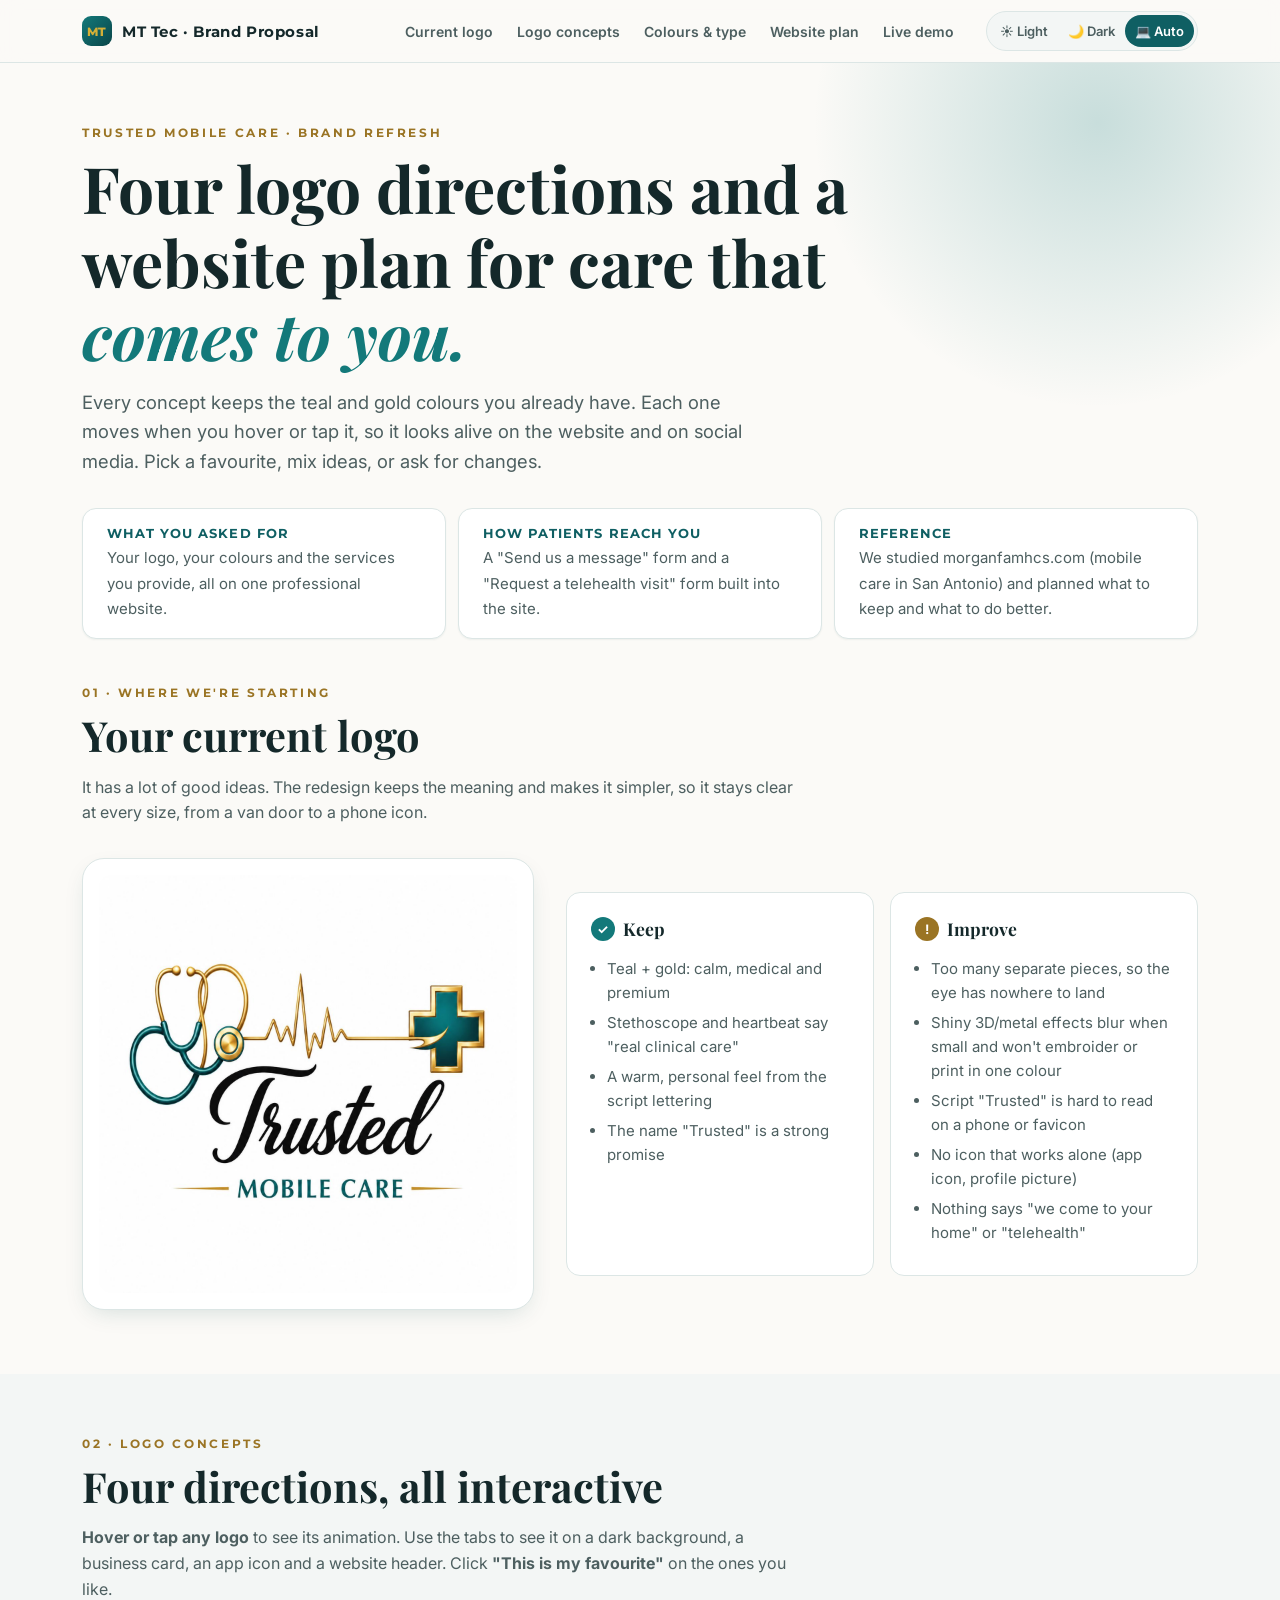
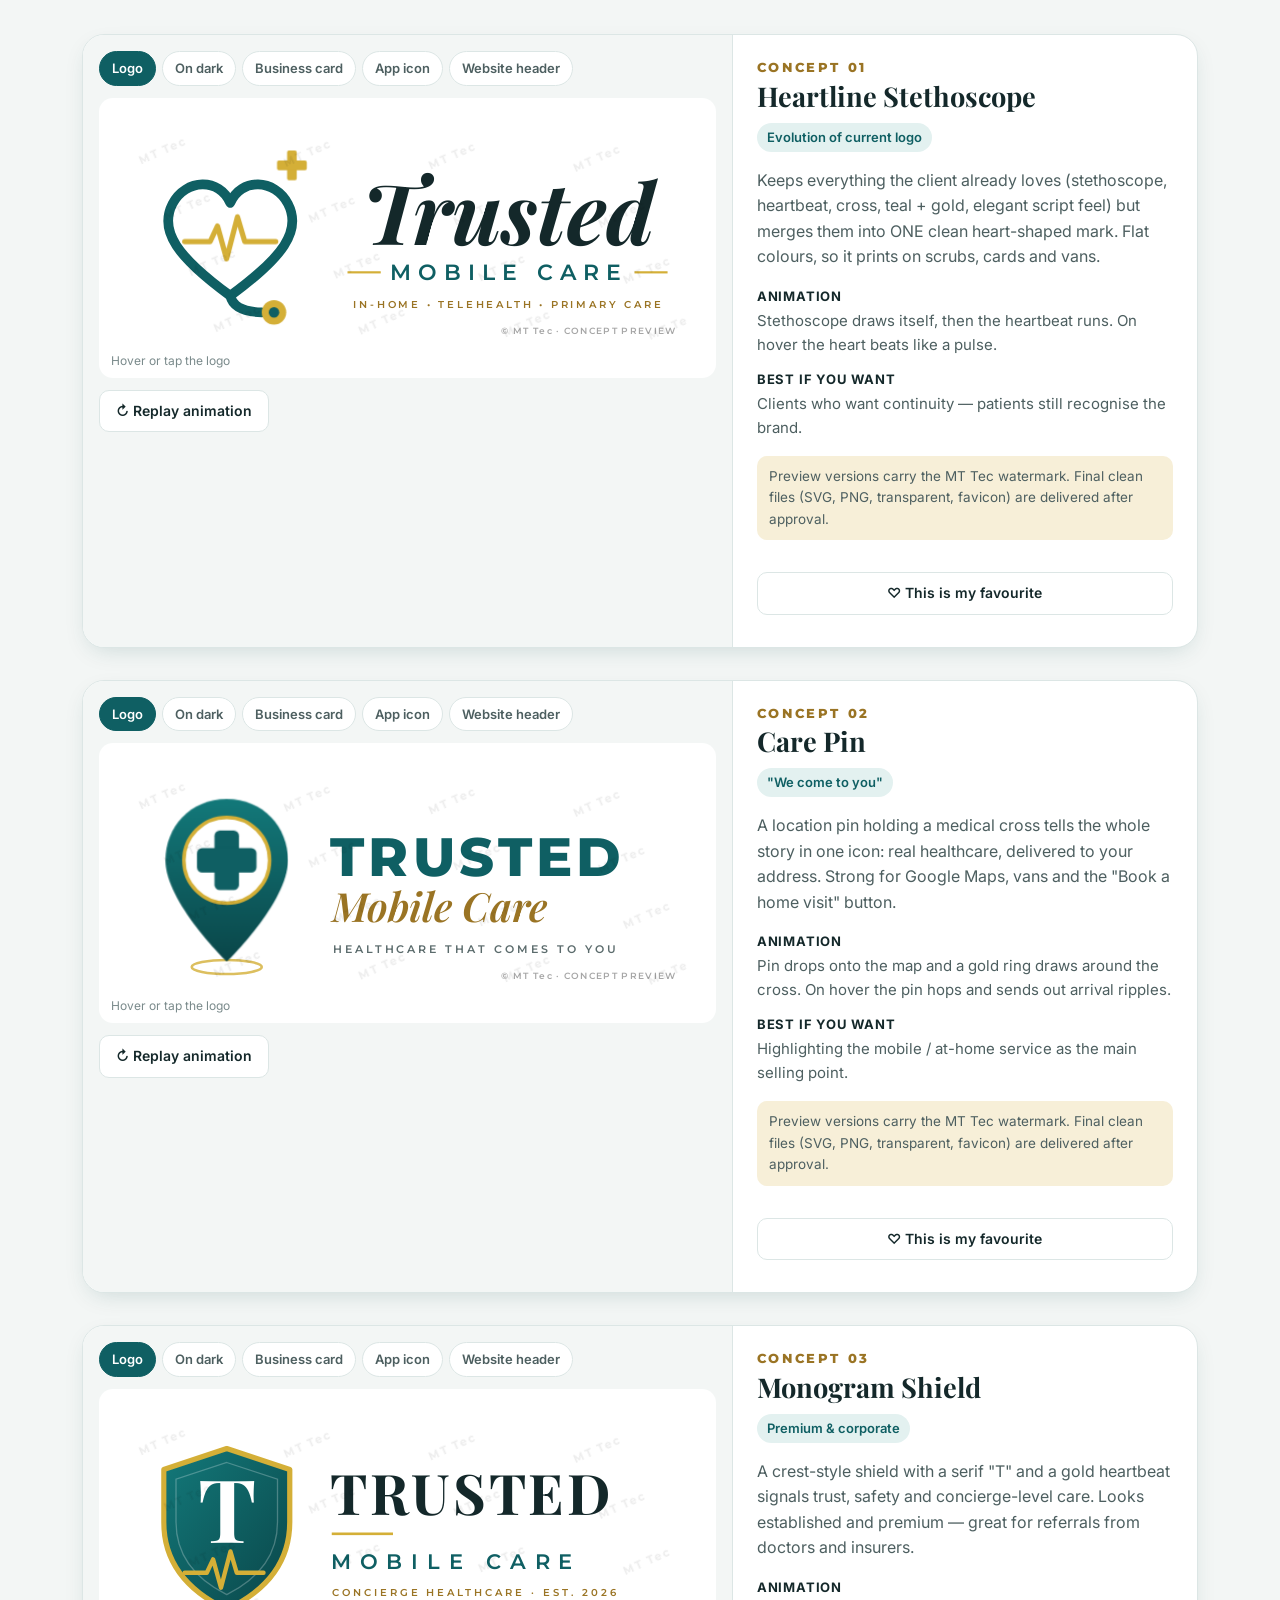
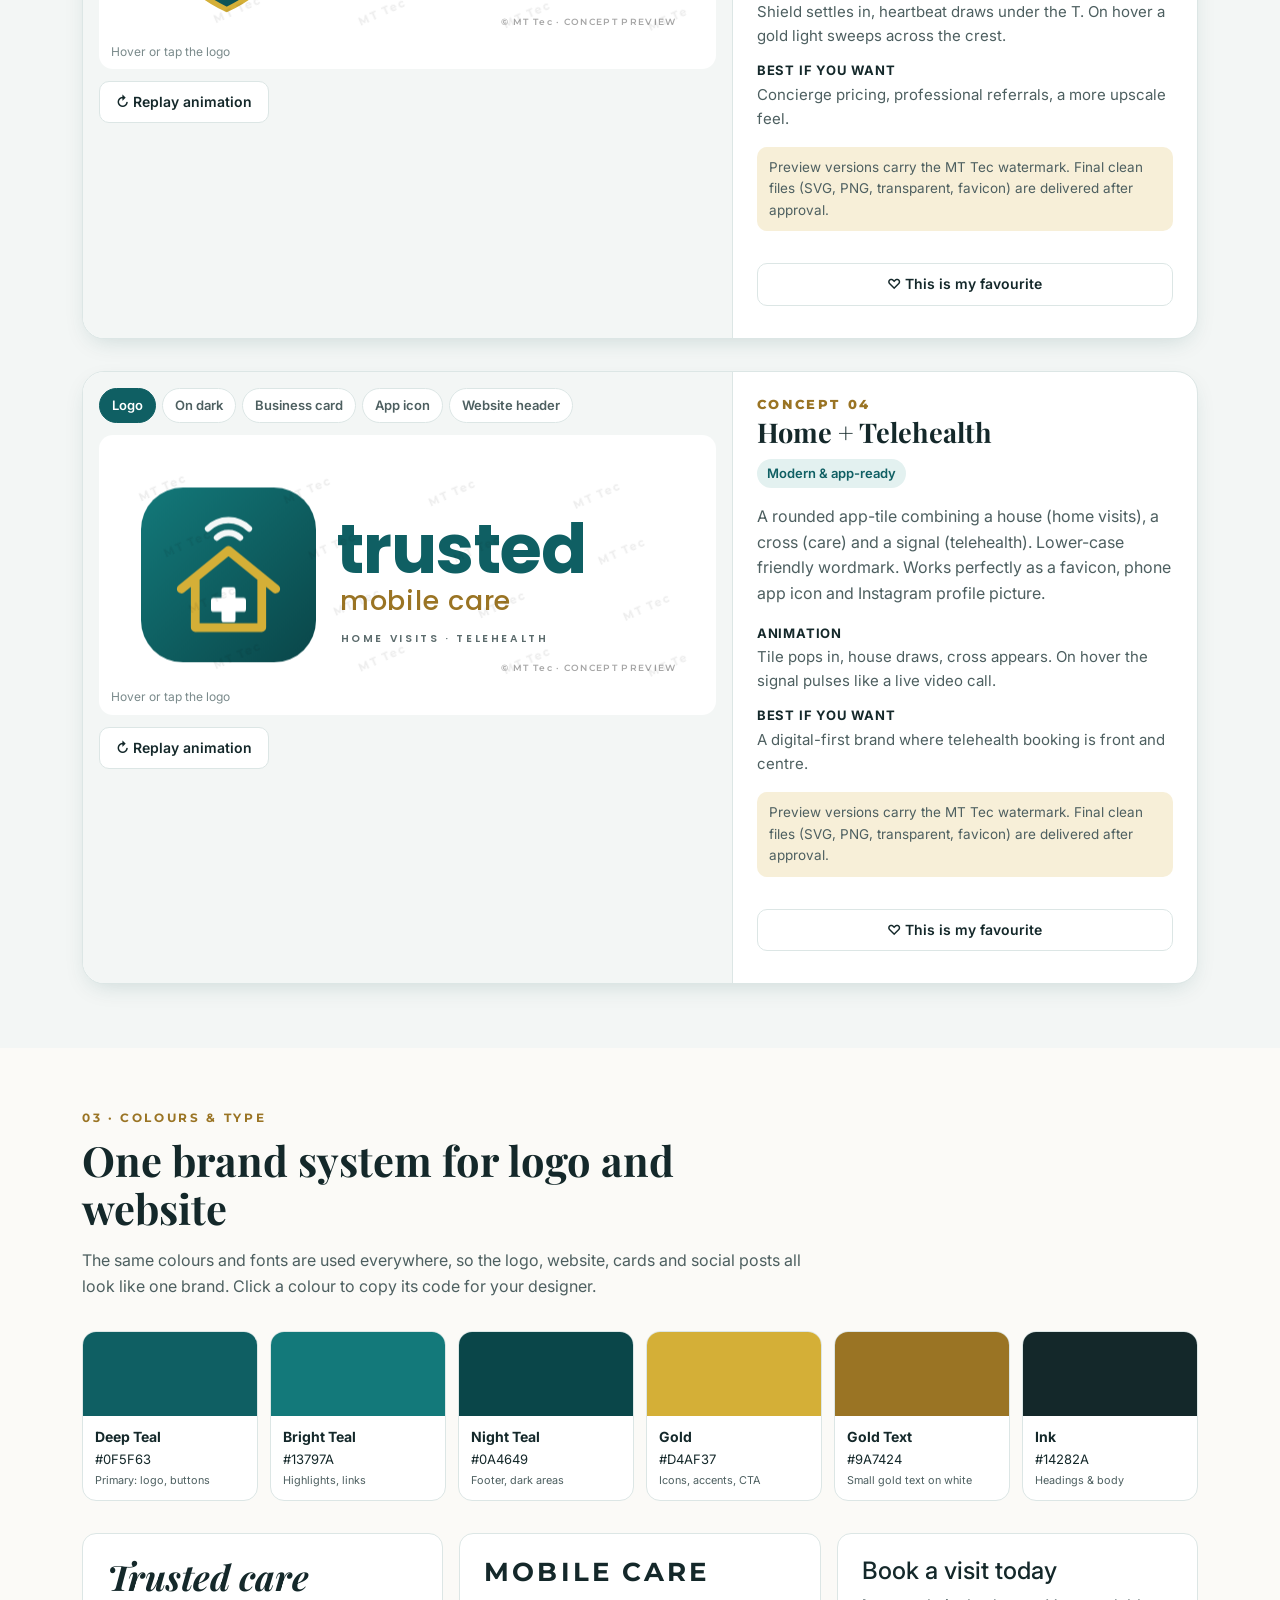
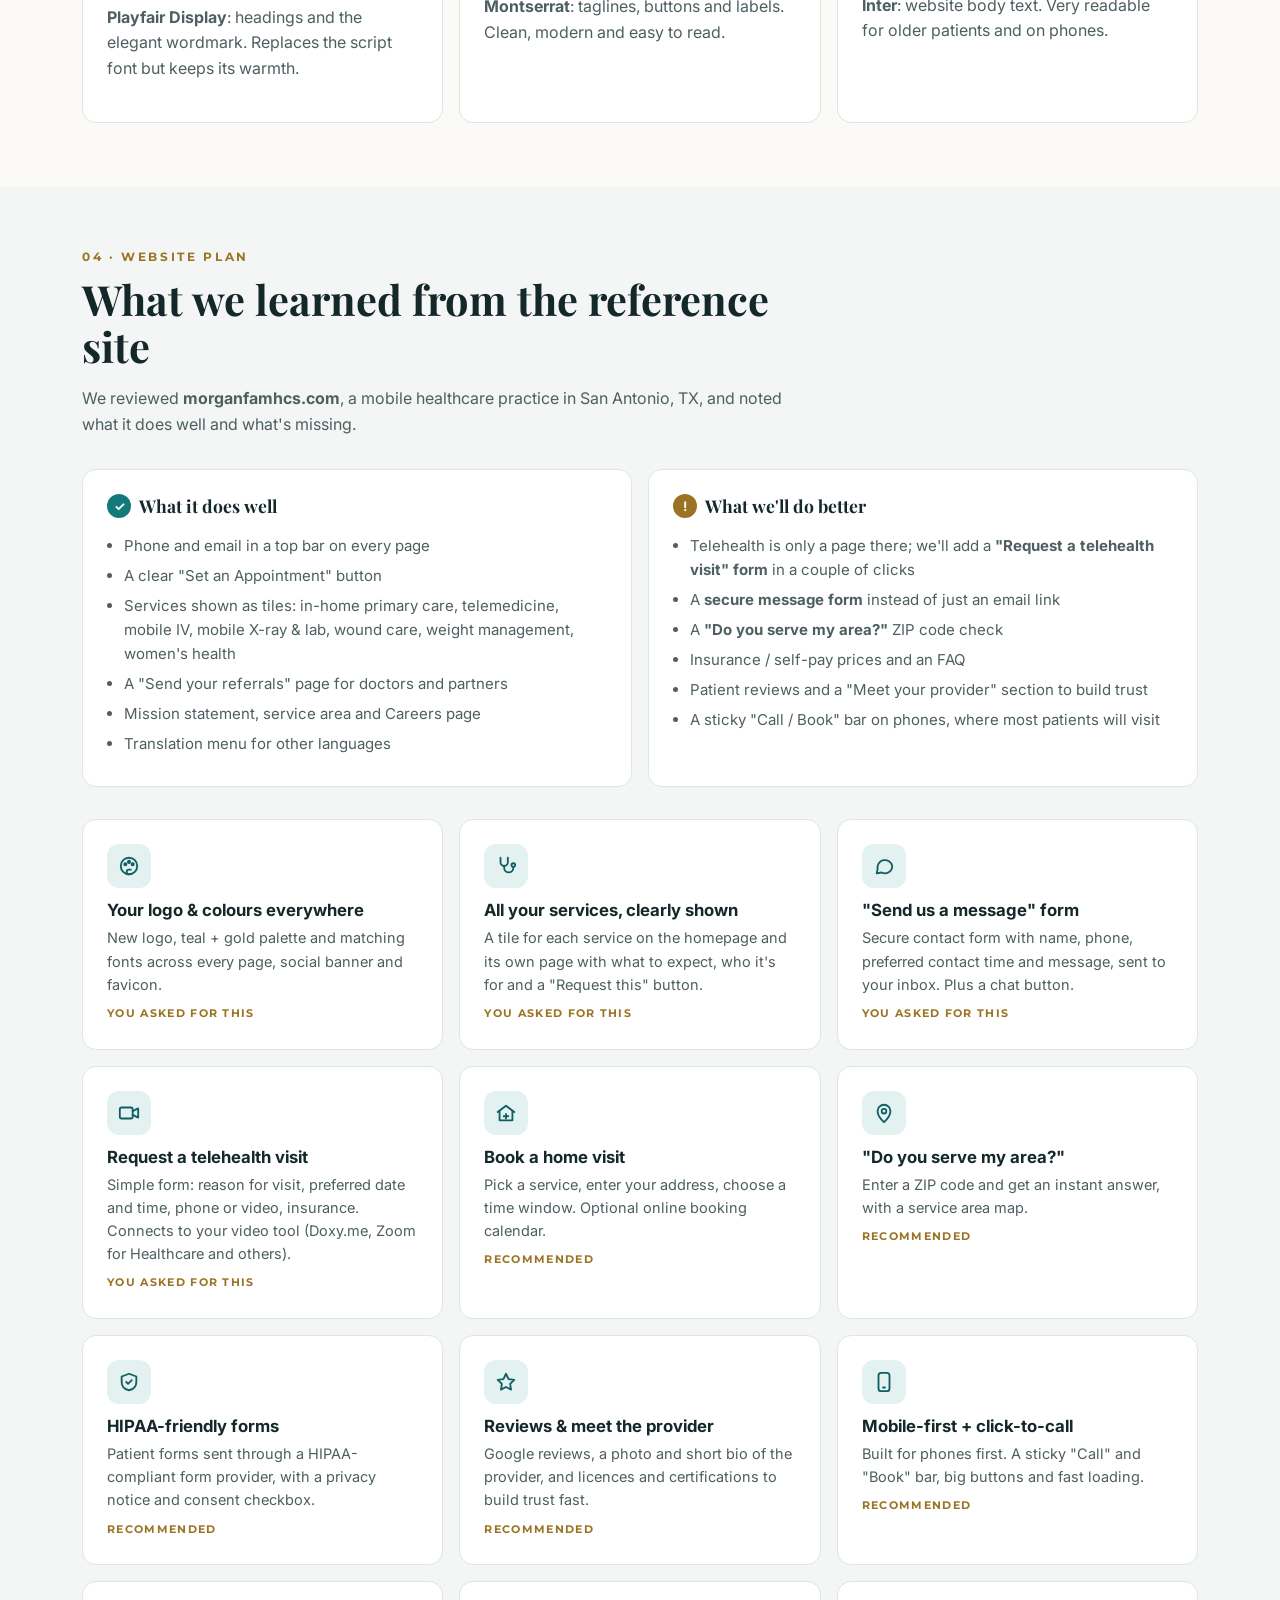
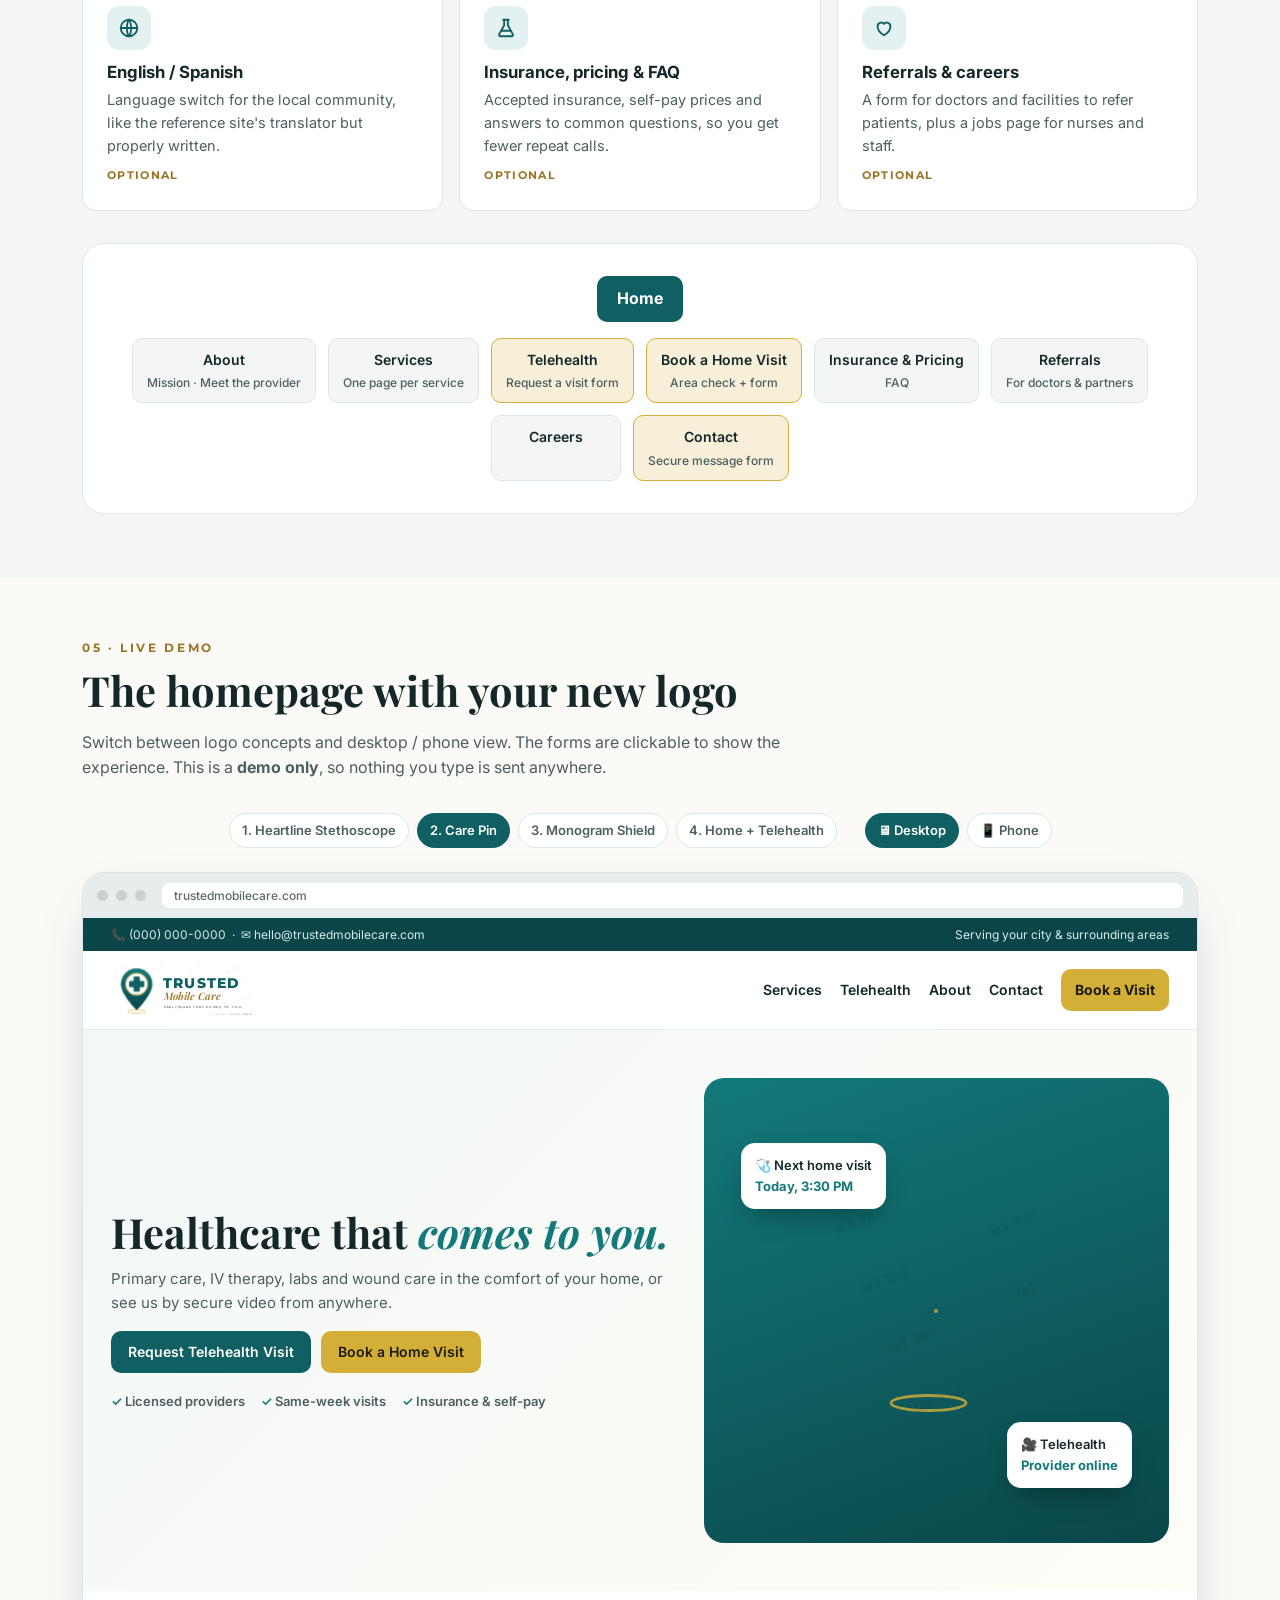
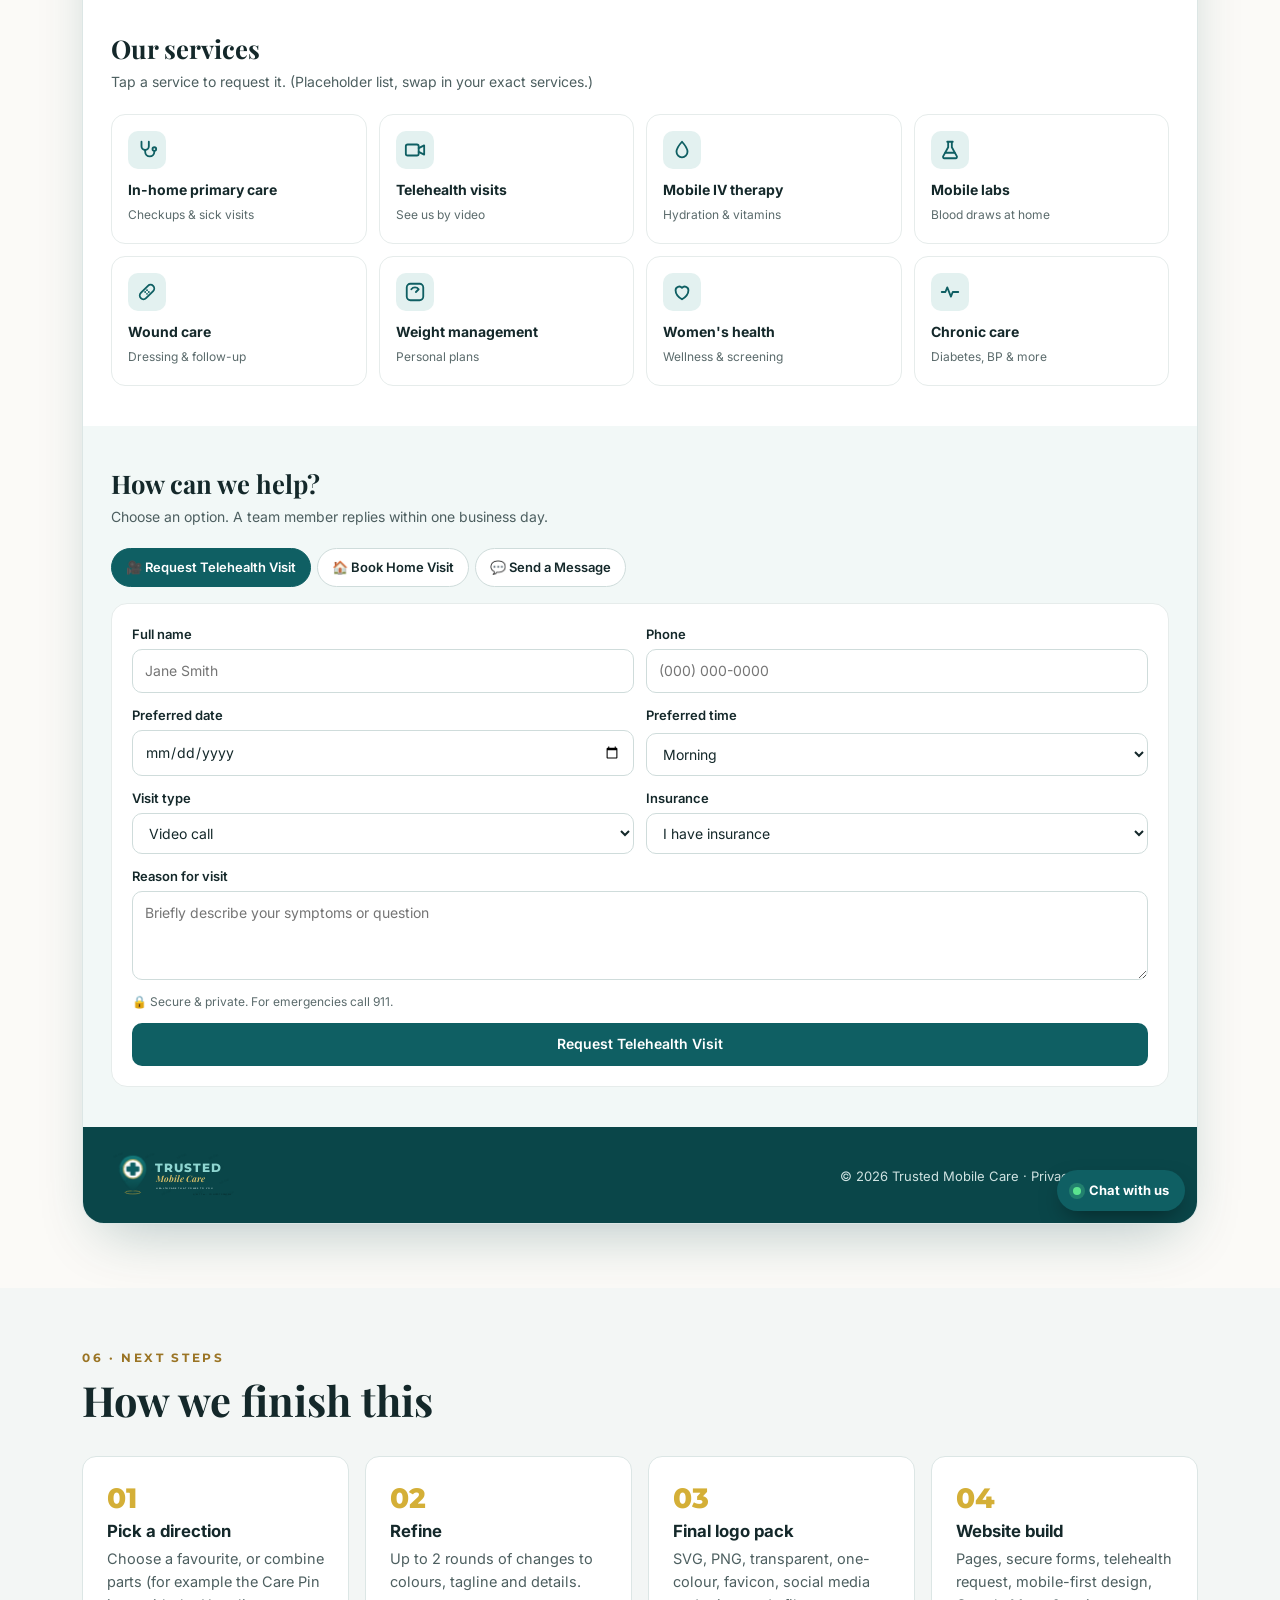
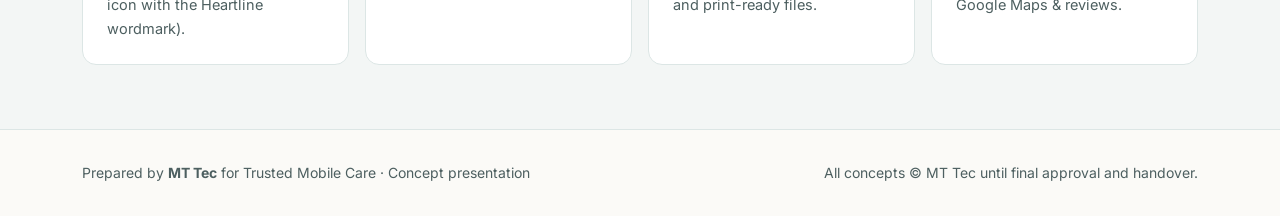
==== docs/index.html @ d3d6c982 "Add Trusted Mobile Care logo concepts and presentation Four interactive logo concepts (watermarked p" ====
﻿<!doctype html>
<html lang="en">
<head>
<meta charset="utf-8">
<meta name="viewport" content="width=device-width, initial-scale=1">
<title>Trusted Mobile Care Concepts</title>
<link rel="preconnect" href="https://fonts.googleapis.com">
<link rel="preconnect" href="https://fonts.gstatic.com" crossorigin>
<link href="https://fonts.googleapis.com/css2?family=Playfair+Display:ital,wght@0,600;0,700;1,600;1,700&family=Montserrat:wght@500;600;700;800&family=Poppins:wght@500;600;700&family=Inter:wght@400;500;600;700&display=swap" rel="stylesheet">
<style>
:root{
  --teal-900:#0A4649; --teal-700:#0F5F63; --teal-500:#13797A; --teal-100:#E3F1F0; --teal-50:#F2F8F7;
  --gold-500:#D4AF37; --gold-700:#9A7424; --gold-100:#F7EFD8;
  --ink:#14282A; --muted:#5B6B6C; --line:#DCE6E5;
  --bg:#FBFAF7; --surface:#FFFFFF; --surface-2:#F3F6F5; --text:#14282A; --text-2:#4D5F60;
  --accent:var(--teal-700); --accent-text:#fff;
  --shadow-sm:0 1px 2px rgb(10 70 73 / .06); --shadow-md:0 8px 24px -8px rgb(10 70 73 / .18); --shadow-lg:0 24px 60px -20px rgb(10 70 73 / .30);
  --r-sm:8px; --r-md:14px; --r-lg:22px;
  --space-1:4px; --space-2:8px; --space-3:12px; --space-4:16px; --space-6:24px; --space-8:32px; --space-12:48px; --space-16:64px;
  --ease:cubic-bezier(.2,.7,.2,1);
  color-scheme:light;
}
@media (prefers-color-scheme:dark){
  :root:not([data-theme="light"]){
    --bg:#0B1617; --surface:#11201F; --surface-2:#172A29; --text:#E9F1F0; --text-2:#A9BDBB; --line:#24393A;
    --accent:#2AA39E; --teal-100:#143331; --teal-50:#10221F; --gold-100:#2E2614; color-scheme:dark;
  }
}
:root[data-theme="dark"]{
  --bg:#0B1617; --surface:#11201F; --surface-2:#172A29; --text:#E9F1F0; --text-2:#A9BDBB; --line:#24393A;
  --accent:#2AA39E; --teal-100:#143331; --teal-50:#10221F; --gold-100:#2E2614; color-scheme:dark;
}
*{box-sizing:border-box}
html{scroll-behavior:smooth}
body{margin:0;background:var(--bg);color:var(--text);font:400 16px/1.6 Inter,system-ui,sans-serif;transition:background .3s,color .3s;overflow-x:hidden}
h1,h2,h3{font-family:'Playfair Display',Georgia,serif;line-height:1.15;margin:0 0 var(--space-4)}
h2{font-size:clamp(1.8rem,4vw,2.6rem)}
h3{font-size:1.35rem}
p{margin:0 0 var(--space-4);color:var(--text-2)}
a{color:inherit}
button{font:inherit;cursor:pointer}
:focus-visible{outline:3px solid var(--gold-500);outline-offset:2px;border-radius:6px}
.container{width:100%;max-width:1180px;margin:0 auto;padding-left:max(16px,env(safe-area-inset-left,0px));padding-right:max(16px,env(safe-area-inset-right,0px))}
@media(min-width:768px){.container{padding-left:max(var(--space-8),env(safe-area-inset-left,0px));padding-right:max(var(--space-8),env(safe-area-inset-right,0px))}}
body::before{content:"";position:fixed;inset:0 0 auto;height:env(safe-area-inset-top,0px);z-index:60;background:var(--bg)}
.eyebrow{font:700 12px/1 Montserrat,sans-serif;letter-spacing:.22em;text-transform:uppercase;color:var(--gold-700);margin-bottom:var(--space-3);display:block}
:root[data-theme="dark"] .eyebrow{color:var(--gold-500)}
@media (prefers-color-scheme:dark){:root:not([data-theme="light"]) .eyebrow{color:var(--gold-500)}}
section{padding:var(--space-16) 0;scroll-margin-top:70px}
.section-head{max-width:720px;margin-bottom:var(--space-8)}

/* Header */
.topbar{position:sticky;top:env(safe-area-inset-top,0px);z-index:50;background:color-mix(in srgb,var(--bg) 86%,transparent);backdrop-filter:blur(10px);border-bottom:1px solid var(--line)}
.topbar .container{display:flex;align-items:center;gap:var(--space-4);height:62px}
.brand{display:flex;align-items:center;gap:10px;font:700 15px Montserrat,sans-serif;letter-spacing:.04em;text-decoration:none}
.brand-dot{width:30px;height:30px;border-radius:9px;background:linear-gradient(135deg,var(--teal-500),var(--teal-900));display:grid;place-items:center;color:var(--gold-500);font:800 12px Montserrat}
.nav{display:none;gap:var(--space-6);margin-left:auto;font:600 14px Inter}
.nav a{text-decoration:none;color:var(--text-2)} .nav a:hover{color:var(--text)}
@media(min-width:900px){.nav{display:flex}}
.theme-toggle{margin-left:auto;display:inline-flex;background:var(--surface-2);border:1px solid var(--line);border-radius:24px;padding:3px}
@media(min-width:900px){.theme-toggle{margin-left:var(--space-4)}}
.theme-toggle-option{border:0;background:transparent;color:var(--text-2);padding:6px 10px;border-radius:20px;font-size:13px;font-weight:600;min-height:32px}
.theme-toggle-option.active{background:var(--accent);color:#fff}

/* Hero */
.hero{padding:var(--space-16) 0 var(--space-12);position:relative;overflow:hidden}
.hero::before{content:"";position:absolute;inset:-40% -10% auto auto;width:620px;height:620px;border-radius:50%;background:radial-gradient(circle,color-mix(in srgb,var(--teal-500) 22%,transparent),transparent 65%);pointer-events:none}
.hero h1{font-size:clamp(2.2rem,6vw,4rem);max-width:820px}
.hero h1 em{color:var(--hero-em,var(--teal-500));font-style:italic}
:root[data-theme="dark"]{--hero-em:#3FBDB5}
@media (prefers-color-scheme:dark){:root:not([data-theme="light"]){--hero-em:#3FBDB5}}
.hero .lead{font-size:1.15rem;max-width:680px}
.brief{display:grid;gap:var(--space-3);margin-top:var(--space-8);grid-template-columns:1fr}
@media(min-width:768px){.brief{grid-template-columns:repeat(3,1fr)}}
.brief-item{background:var(--surface);border:1px solid var(--line);border-radius:var(--r-md);padding:var(--space-4) var(--space-6);box-shadow:var(--shadow-sm)}
.brief-item b{display:block;font:700 13px Montserrat;letter-spacing:.08em;text-transform:uppercase;color:var(--accent);margin-bottom:4px}
.brief-item span{color:var(--text-2);font-size:15px}

/* Current logo review */
.review{display:grid;gap:var(--space-8);grid-template-columns:1fr;align-items:center}
@media(min-width:900px){.review{grid-template-columns:5fr 7fr}}
.review-img{background:#fff;border-radius:var(--r-lg);border:1px solid var(--line);padding:var(--space-4);box-shadow:var(--shadow-md)}
.review-img img{width:100%;display:block;border-radius:var(--r-md)}
.review-cols{display:grid;gap:var(--space-4);grid-template-columns:1fr}
@media(min-width:640px){.review-cols{grid-template-columns:1fr 1fr}}
.list-card{background:var(--surface);border:1px solid var(--line);border-radius:var(--r-md);padding:var(--space-6)}
.list-card h3{font-size:1.1rem;display:flex;gap:8px;align-items:center}
.list-card ul{margin:0;padding-left:1.1em;color:var(--text-2);font-size:15px}
.list-card li{margin-bottom:6px}
.badge{display:inline-grid;place-items:center;width:24px;height:24px;border-radius:50%;font:700 13px Inter;color:#fff}
.badge.keep{background:var(--teal-500)} .badge.fix{background:var(--gold-700)}

/* Concepts */
.concepts{display:grid;gap:var(--space-8)}
.concept{background:var(--surface);border:1px solid var(--line);border-radius:var(--r-lg);box-shadow:var(--shadow-md);overflow:hidden;display:grid;grid-template-columns:1fr}
@media(min-width:1000px){.concept{grid-template-columns:7fr 5fr}}
.stage-wrap{padding:var(--space-4);background:var(--surface-2);border-bottom:1px solid var(--line)}
@media(min-width:1000px){.stage-wrap{border-bottom:0;border-right:1px solid var(--line)}}
.tabs{display:flex;gap:6px;flex-wrap:wrap;margin-bottom:var(--space-3)}
.tab{border:1px solid var(--line);background:var(--surface);color:var(--text-2);padding:6px 12px;border-radius:999px;font-size:13px;font-weight:600;min-height:34px;transition:all .15s var(--ease)}
.tab:hover{color:var(--text);border-color:var(--accent)}
.tab[aria-selected="true"]{background:var(--accent);border-color:var(--accent);color:#fff}
.stage{position:relative;border-radius:var(--r-md);min-height:280px;display:grid;place-items:center;padding:var(--space-6);background:#fff;overflow:hidden;transition:background .3s}
.stage svg{width:100%;height:auto;max-width:560px;display:block;cursor:pointer}
.stage.dark{background:linear-gradient(135deg,#0B3B3E,#062628);--lg-ink:#fff;--lg-teal:#8FD6D1;--lg-goldtext:#E5C76B;--lg-muted:#CFE3E2}
.stage.dark .wm-ink{fill:#fff}
.stage-hint{position:absolute;bottom:8px;left:12px;font-size:12px;color:#7A8A8B;pointer-events:none}
.stage.dark .stage-hint{color:#9DBFBD}
.stage-tools{display:flex;gap:var(--space-2);flex-wrap:wrap;margin-top:var(--space-3);align-items:center}
.btn{display:inline-flex;align-items:center;justify-content:center;gap:8px;border-radius:10px;padding:9px 16px;font-weight:600;font-size:14px;border:1px solid transparent;min-height:40px;text-decoration:none;transition:transform .15s var(--ease),box-shadow .15s var(--ease),background .15s}
.btn:hover{transform:translateY(-1px);box-shadow:var(--shadow-md)}
.btn-primary{background:var(--teal-700);color:#fff}
.btn-gold{background:var(--gold-500);color:#1E1A0C}
.btn-ghost{background:var(--surface);border-color:var(--line);color:var(--text)}
.switch{display:inline-flex;align-items:center;gap:8px;font-size:14px;font-weight:600;color:var(--text-2);margin-left:auto;user-select:none;cursor:pointer;min-height:40px}
.switch input{appearance:none;width:40px;height:22px;border-radius:999px;background:var(--line);position:relative;cursor:pointer;transition:background .2s;margin:0}
.switch input::after{content:"";position:absolute;top:3px;left:3px;width:16px;height:16px;border-radius:50%;background:#fff;box-shadow:var(--shadow-sm);transition:transform .2s var(--ease)}
.switch input:checked{background:var(--gold-500)} .switch input:checked::after{transform:translateX(18px)}
.concept-info{padding:var(--space-6) var(--space-6) var(--space-8)}
.concept-num{font:800 13px Montserrat;letter-spacing:.2em;color:var(--gold-700)}
.concept-tag{display:inline-block;background:var(--teal-100);color:var(--accent);font-weight:600;font-size:13px;padding:4px 10px;border-radius:999px;margin-bottom:var(--space-4)}
.kv{display:grid;gap:var(--space-3);margin:var(--space-4) 0}
.kv div{font-size:15px;color:var(--text-2)} .kv b{color:var(--text);display:block;font-size:13px;letter-spacing:.06em;text-transform:uppercase;margin-bottom:2px}
.downloads{display:grid;grid-template-columns:1fr 1fr;gap:var(--space-2);margin-top:var(--space-4)}
.dl{font-size:13px;font-weight:600;text-decoration:none;border:1px solid var(--line);border-radius:10px;padding:8px 10px;display:flex;justify-content:space-between;align-items:center;background:var(--surface-2);min-height:40px}
.dl:hover{border-color:var(--accent)}
.dl small{color:var(--text-2);font-weight:500}
.vote{margin-top:var(--space-4);width:100%}
.vote.voted{background:var(--gold-500);color:#1E1A0C}

/* Mockups inside stage */
.mock-card{width:min(420px,100%);aspect-ratio:1.75;border-radius:14px;background:#fff;box-shadow:0 20px 40px -18px rgb(0 0 0 / .45);display:grid;grid-template-columns:1fr;padding:22px 24px;position:relative;overflow:hidden;color:#14282A}
.mock-card::after{content:"";position:absolute;right:-40px;bottom:-40px;width:160px;height:160px;border-radius:50%;background:linear-gradient(135deg,#13797A,#0A4649);opacity:.95}
.mock-card svg{width:72%;max-width:none;cursor:default}
.mock-card .who{font:700 14px Montserrat;margin-top:6px} .mock-card .role{font:500 11px Inter;color:#5B6B6C;margin-bottom:6px}
.mock-card .ct{font:500 11px/1.6 Inter;color:#14282A}
.cards-pair{display:grid;gap:16px;justify-items:center;width:100%}
.mock-back{width:min(420px,100%);aspect-ratio:1.75;border-radius:14px;background:linear-gradient(135deg,#13797A,#0A4649);display:grid;place-items:center;box-shadow:0 20px 40px -18px rgb(0 0 0 / .45);--lg-ink:#fff;--lg-teal:#8FD6D1;--lg-goldtext:#E5C76B;--lg-muted:#CFE3E2}
.mock-back svg{width:70%;cursor:default}
.app-row{display:flex;gap:28px;align-items:flex-end;flex-wrap:wrap;justify-content:center}
.app-icon{border-radius:24%;overflow:hidden;box-shadow:0 12px 24px -10px rgb(0 0 0 / .45);background:#fff;display:grid;place-items:center}
.app-icon svg{width:100%;height:100%;cursor:default}
.app-label{text-align:center;font-size:12px;color:#5B6B6C;margin-top:6px}
.tabbar{display:flex;align-items:center;gap:8px;background:#DEE3E6;border-radius:10px 10px 0 0;padding:8px 12px 0;width:min(360px,100%)}
.tabbar .t{background:#fff;border-radius:8px 8px 0 0;padding:6px 10px;display:flex;align-items:center;gap:6px;font:500 12px Inter;color:#333}
.tabbar .t svg{width:16px;height:16px}
.mock-site-head{width:100%;background:#fff;border-radius:12px;box-shadow:0 12px 30px -16px rgb(0 0 0 / .4);overflow:hidden}
.mock-site-head .bar{background:#0A4649;color:#E3F1F0;font:500 11px Inter;padding:6px 14px;display:flex;justify-content:space-between;gap:8px;flex-wrap:wrap}
.mock-site-head .row{display:flex;align-items:center;gap:14px;padding:10px 14px}
.mock-site-head .row svg{height:52px;width:auto;max-width:200px;cursor:default}
.mock-site-head .links{display:none;gap:14px;margin-left:auto;font:600 12px Inter;color:#14282A}
@media(min-width:640px){.mock-site-head .links{display:flex}}
.mock-site-head .cta{margin-left:auto;background:#D4AF37;color:#1E1A0C;font:700 12px Inter;padding:8px 12px;border-radius:8px;white-space:nowrap}
@media(min-width:640px){.mock-site-head .cta{margin-left:0}}
.van{width:100%;max-width:520px}

/* Brand system */
.swatches{display:grid;grid-template-columns:repeat(2,1fr);gap:var(--space-3)}
@media(min-width:768px){.swatches{grid-template-columns:repeat(6,1fr)}}
.swatch{border:1px solid var(--line);border-radius:var(--r-md);overflow:hidden;background:var(--surface);text-align:left;padding:0;color:var(--text);transition:transform .15s var(--ease)}
.swatch:hover{transform:translateY(-3px);box-shadow:var(--shadow-md)}
.swatch i{display:block;height:84px}
.swatch span{display:block;padding:10px 12px;font-size:13px} .swatch b{display:block;font-size:14px}
.type-grid{display:grid;gap:var(--space-4);grid-template-columns:1fr;margin-top:var(--space-8)}
@media(min-width:768px){.type-grid{grid-template-columns:repeat(3,1fr)}}
.type-card{background:var(--surface);border:1px solid var(--line);border-radius:var(--r-md);padding:var(--space-6)}
.type-card .sample{font-size:2.2rem;line-height:1.1;margin-bottom:8px;color:var(--text)}

/* Website plan */
.compare{display:grid;gap:var(--space-4);grid-template-columns:1fr}
@media(min-width:900px){.compare{grid-template-columns:1fr 1fr}}
.feature-grid{display:grid;gap:var(--space-4);grid-template-columns:1fr;margin-top:var(--space-8)}
@media(min-width:640px){.feature-grid{grid-template-columns:1fr 1fr}}
@media(min-width:1000px){.feature-grid{grid-template-columns:repeat(3,1fr)}}
.feature{background:var(--surface);border:1px solid var(--line);border-radius:var(--r-md);padding:var(--space-6);transition:transform .2s var(--ease),box-shadow .2s var(--ease)}
.feature:hover{transform:translateY(-3px);box-shadow:var(--shadow-md)}
.feature .ic{width:44px;height:44px;border-radius:12px;background:var(--teal-100);display:grid;place-items:center;margin-bottom:var(--space-3);color:var(--accent)}
.feature h3{font:700 1.05rem Inter;margin-bottom:6px}
.feature p{font-size:14.5px;margin:0}
.feature .ask{display:inline-block;margin-top:10px;font:700 11px Montserrat;letter-spacing:.12em;color:var(--gold-700);text-transform:uppercase}
.sitemap{display:flex;flex-direction:column;align-items:center;gap:var(--space-4);margin-top:var(--space-8);background:var(--surface);border:1px solid var(--line);border-radius:var(--r-lg);padding:var(--space-8) var(--space-4)}
.sm-root{background:var(--teal-700);color:#fff;font-weight:700;padding:10px 20px;border-radius:10px}
.sm-kids{display:flex;flex-wrap:wrap;justify-content:center;gap:var(--space-3);position:relative}
.sm-node{background:var(--surface-2);border:1px solid var(--line);border-radius:10px;padding:10px 14px;font-size:14px;font-weight:600;text-align:center;min-width:130px}
.sm-node small{display:block;font-weight:500;color:var(--text-2);font-size:12px;margin-top:2px}
.sm-node.hot{border-color:var(--gold-500);background:var(--gold-100)}

/* Website mockup */
.browser{border-radius:var(--r-lg);border:1px solid var(--line);overflow:hidden;box-shadow:var(--shadow-lg);background:#fff;margin:0 auto;transition:max-width .4s var(--ease);max-width:100%;color:#14282A}
.browser.mobile{max-width:400px}
.chrome{background:#E7ECEC;display:flex;align-items:center;gap:8px;padding:10px 14px}
.chrome i{width:11px;height:11px;border-radius:50%;background:#C9D2D2}
.chrome .url{flex:1;background:#fff;border-radius:8px;font:500 12px Inter;color:#5B6B6C;padding:5px 12px;margin-left:8px;overflow:hidden;white-space:nowrap;text-overflow:ellipsis}
.mock-controls{display:flex;gap:var(--space-2);flex-wrap:wrap;justify-content:center;margin-bottom:var(--space-6)}
.site{--s-pad:28px;font-family:Inter,sans-serif}
.browser.m .site{--s-pad:16px}
.site-top{background:#0A4649;color:#D6ECEA;font-size:12px;padding:7px var(--s-pad);display:flex;gap:16px;flex-wrap:wrap;justify-content:space-between}
.site-nav{display:flex;align-items:center;gap:18px;padding:12px var(--s-pad);border-bottom:1px solid #E6ECEB;position:sticky;top:0;background:#fff;z-index:2}
.site-nav .logo svg{height:54px;width:auto;display:block}
.site-nav .links{display:flex;gap:18px;margin-left:auto;font-weight:600;font-size:14px}
.site-nav .links a{text-decoration:none;color:#14282A}
.site-nav .book{background:#D4AF37;color:#1E1A0C;border:0;border-radius:10px;padding:10px 14px;font-weight:700;font-size:14px;white-space:nowrap}
.browser.m .site-nav .links{display:none}
.browser.m .site-nav .book{margin-left:auto;padding:8px 10px;font-size:12px}
.browser.m .site-nav .logo svg{height:40px}
.site-hero{display:grid;grid-template-columns:1.1fr .9fr;gap:24px;padding:48px var(--s-pad);background:linear-gradient(135deg,#F2F8F7,#FFFDF6);align-items:center}
.browser.m .site-hero{grid-template-columns:1fr;padding-top:28px;padding-bottom:28px}
.site-hero h4{font:700 clamp(1.7rem,3.4vw,2.6rem)/1.1 'Playfair Display',serif;margin:0 0 12px;color:#14282A}
.browser.m .site-hero h4{font-size:1.7rem}
.site-hero h4 em{color:#13797A}
.site-hero p{color:#4D5F60;font-size:15px}
.site-hero .ctas{display:flex;gap:10px;flex-wrap:wrap}
.site-hero .trust{display:flex;gap:16px;flex-wrap:wrap;margin-top:18px;font-size:13px;color:#4D5F60;font-weight:600}
.site-hero .trust span::before{content:"✓ ";color:#13797A}
.hero-visual{border-radius:20px;background:linear-gradient(160deg,#13797A,#0A4649);aspect-ratio:1;display:grid;place-items:center;position:relative;overflow:hidden;--lg-ink:#fff;--lg-teal:#8FD6D1;--lg-goldtext:#E5C76B;--lg-muted:#CFE3E2}
.browser.m .hero-visual{display:none}
.hero-visual .ring{position:absolute;border:2px solid rgb(212 175 55 / .5);border-radius:50%;animation:ring 3s ease-out infinite}
@keyframes ring{from{width:30%;height:30%;opacity:1}to{width:120%;height:120%;opacity:0}}
.hero-visual .float{background:#fff;color:#14282A;border-radius:14px;padding:12px 14px;font-size:13px;font-weight:600;box-shadow:0 12px 30px -10px rgb(0 0 0 / .4);position:absolute}
.hero-visual .f1{top:14%;left:8%} .hero-visual .f2{bottom:12%;right:8%}
.hero-visual .float b{color:#13797A}
.site-sec{padding:40px var(--s-pad)}
.site-sec h5{font:700 1.6rem 'Playfair Display',serif;margin:0 0 6px;color:#14282A}
.site-sec .sub{color:#4D5F60;margin-bottom:20px;font-size:14px}
.svc-grid{display:grid;grid-template-columns:repeat(4,1fr);gap:12px}
.browser.m .svc-grid{grid-template-columns:1fr 1fr}
.svc{border:1px solid #E6ECEB;border-radius:14px;padding:16px;background:#fff;transition:all .2s var(--ease);cursor:pointer;text-align:left;color:#14282A}
.svc:hover,.svc.on{border-color:#13797A;box-shadow:0 10px 24px -14px rgb(10 70 73 / .5);transform:translateY(-2px)}
.svc .si{width:38px;height:38px;border-radius:10px;background:#E3F1F0;color:#0F5F63;display:grid;place-items:center;margin-bottom:10px}
.svc b{display:block;font-size:14px} .svc small{color:#5B6B6C;font-size:12px}
.contact-wrap{background:#F2F8F7}
.form-tabs{display:flex;gap:6px;flex-wrap:wrap;margin-bottom:16px}
.form-tabs button{border:1px solid #CFDCDB;background:#fff;color:#14282A;padding:8px 14px;border-radius:999px;font-weight:600;font-size:13px;min-height:36px}
.form-tabs button[aria-selected="true"]{background:#0F5F63;color:#fff;border-color:#0F5F63}
.mform{display:grid;grid-template-columns:1fr 1fr;gap:12px;background:#fff;border:1px solid #E6ECEB;border-radius:16px;padding:20px}
.browser.m .mform{grid-template-columns:1fr}
.mform label{display:grid;gap:4px;font-size:13px;font-weight:600;color:#14282A}
.mform .full{grid-column:1/-1}
.mform input,.mform select,.mform textarea{font:inherit;font-weight:400;font-size:14px;padding:10px 12px;border:1px solid #CFDCDB;border-radius:10px;background:#fff;color:#14282A}
.mform input:focus,.mform select:focus,.mform textarea:focus{outline:none;border-color:#13797A;box-shadow:0 0 0 3px rgb(19 121 122 / .15)}
.mform .note{font-size:12px;color:#5B6B6C;display:flex;gap:6px;align-items:center}
.mform .sent{grid-column:1/-1;background:#E3F1F0;color:#0A4649;border-radius:10px;padding:10px 12px;font-size:13px;font-weight:600;display:none}
.site-foot{background:#0A4649;color:#CFE3E2;padding:24px var(--s-pad);display:flex;gap:16px;flex-wrap:wrap;justify-content:space-between;align-items:center;font-size:13px;--lg-ink:#fff;--lg-teal:#8FD6D1;--lg-goldtext:#E5C76B;--lg-muted:#CFE3E2}
.site-foot svg{height:46px;width:auto}
.fab{position:sticky;bottom:12px;margin:-56px 12px 12px auto;width:max-content;background:#0F5F63;color:#fff;border-radius:999px;padding:10px 16px;font-weight:700;font-size:13px;box-shadow:0 10px 24px -8px rgb(0 0 0 / .5);display:flex;gap:8px;align-items:center;z-index:3}
.fab::before{content:"";width:8px;height:8px;border-radius:50%;background:#5BE38F;box-shadow:0 0 0 4px rgb(91 227 143 / .25)}

/* Next steps */
.steps{display:grid;gap:var(--space-4);grid-template-columns:1fr;counter-reset:s}
@media(min-width:768px){.steps{grid-template-columns:repeat(4,1fr)}}
.step{background:var(--surface);border:1px solid var(--line);border-radius:var(--r-md);padding:var(--space-6);counter-increment:s}
.step::before{content:counter(s,decimal-leading-zero);font:800 28px Montserrat;color:var(--gold-500);display:block;margin-bottom:6px}
.step h3{font:700 1.05rem Inter;margin-bottom:6px} .step p{font-size:14.5px;margin:0}
footer.page{border-top:1px solid var(--line);padding:var(--space-8) 0;color:var(--text-2);font-size:14px}
footer.page .container{display:flex;justify-content:space-between;gap:var(--space-4);flex-wrap:wrap}
.toast{position:fixed;left:50%;bottom:24px;transform:translate(-50%,40px);opacity:0;background:var(--ink);color:#fff;padding:10px 16px;border-radius:10px;font-size:14px;font-weight:600;transition:all .25s var(--ease);z-index:100;pointer-events:none}
.toast.show{opacity:1;transform:translate(-50%,0)}
.files-note{font-size:13.5px;background:var(--gold-100);border-radius:10px;padding:10px 12px;margin-top:var(--space-4)}
@media (prefers-reduced-motion:reduce){*{animation:none!important;transition:none!important}}
</style>
</head>
<body>

<header class="topbar">
  <div class="container">
    <a class="brand" href="#top"><span class="brand-dot">MT</span>MT Tec · Brand Proposal</a>
    <nav class="nav" aria-label="Sections">
      <a href="#review">Current logo</a><a href="#concepts">Logo concepts</a><a href="#brand">Colours &amp; type</a><a href="#website">Website plan</a><a href="#demo">Live demo</a>
    </nav>
    <div class="theme-toggle" role="radiogroup" aria-label="Theme selection">
      <button class="theme-toggle-option" data-theme="light" role="radio" aria-checked="false">☀️ <span class="sr-hide">Light</span></button>
      <button class="theme-toggle-option" data-theme="dark" role="radio" aria-checked="false">🌙 <span class="sr-hide">Dark</span></button>
      <button class="theme-toggle-option" data-theme="system" role="radio" aria-checked="true">💻 <span class="sr-hide">Auto</span></button>
    </div>
  </div>
</header>

<main id="top">
  <section class="hero">
    <div class="container">
      <span class="eyebrow">Trusted Mobile Care · Brand refresh</span>
      <h1>Four logo directions and a website plan for care that <em>comes to you.</em></h1>
      <p class="lead">Every concept keeps the teal and gold colours you already have. Each one moves when you hover or tap it, so it looks alive on the website and on social media. Pick a favourite, mix ideas, or ask for changes.</p>
      <div class="brief">
        <div class="brief-item"><b>What you asked for</b><span>Your logo, your colours and the services you provide, all on one professional website.</span></div>
        <div class="brief-item"><b>How patients reach you</b><span>A "Send us a message" form and a "Request a telehealth visit" form built into the site.</span></div>
        <div class="brief-item"><b>Reference</b><span>We studied morganfamhcs.com (mobile care in San Antonio) and planned what to keep and what to do better.</span></div>
      </div>
    </div>
  </section>

  <section id="review" style="padding-top:0">
    <div class="container">
      <div class="section-head reveal">
        <span class="eyebrow">01 · Where we're starting</span>
        <h2>Your current logo</h2>
        <p>It has a lot of good ideas. The redesign keeps the meaning and makes it simpler, so it stays clear at every size, from a van door to a phone icon.</p>
      </div>
      <div class="review reveal">
        <div class="review-img"><img src="current-logo.jpeg" alt="Current Trusted Mobile Care logo: gold and teal stethoscope, heartbeat line, teal cross, black script wordmark"></div>
        <div class="review-cols">
          <div class="list-card"><h3><span class="badge keep">✓</span>Keep</h3><ul>
            <li>Teal + gold: calm, medical and premium</li>
            <li>Stethoscope and heartbeat say "real clinical care"</li>
            <li>A warm, personal feel from the script lettering</li>
            <li>The name "Trusted" is a strong promise</li></ul></div>
          <div class="list-card"><h3><span class="badge fix">!</span>Improve</h3><ul>
            <li>Too many separate pieces, so the eye has nowhere to land</li>
            <li>Shiny 3D/metal effects blur when small and won't embroider or print in one colour</li>
            <li>Script "Trusted" is hard to read on a phone or favicon</li>
            <li>No icon that works alone (app icon, profile picture)</li>
            <li>Nothing says "we come to your home" or "telehealth"</li></ul></div>
        </div>
      </div>
    </div>
  </section>

  <section id="concepts" style="background:var(--surface-2)">
    <div class="container">
      <div class="section-head reveal">
        <span class="eyebrow">02 · Logo concepts</span>
        <h2>Four directions, all interactive</h2>
        <p><b>Hover or tap any logo</b> to see its animation. Use the tabs to see it on a dark background, a business card, an app icon and a website header. Click <b>"This is my favourite"</b> on the ones you like.</p>
      </div>
      <div class="concepts" id="conceptList"></div>
    </div>
  </section>

  <section id="brand">
    <div class="container">
      <div class="section-head reveal">
        <span class="eyebrow">03 · Colours &amp; type</span>
        <h2>One brand system for logo and website</h2>
        <p>The same colours and fonts are used everywhere, so the logo, website, cards and social posts all look like one brand. Click a colour to copy its code for your designer.</p>
      </div>
      <div class="swatches reveal" id="swatches"></div>
      <div class="type-grid reveal">
        <div class="type-card"><div class="sample" style="font-family:'Playfair Display';font-style:italic;font-weight:700">Trusted care</div><p><b>Playfair Display</b>: headings and the elegant wordmark. Replaces the script font but keeps its warmth.</p></div>
        <div class="type-card"><div class="sample" style="font-family:Montserrat;font-weight:700;letter-spacing:.12em;font-size:1.6rem">MOBILE CARE</div><p><b>Montserrat</b>: taglines, buttons and labels. Clean, modern and easy to read.</p></div>
        <div class="type-card"><div class="sample" style="font-family:Inter;font-weight:500;font-size:1.5rem">Book a visit today</div><p><b>Inter</b>: website body text. Very readable for older patients and on phones.</p></div>
      </div>
    </div>
  </section>

  <section id="website" style="background:var(--surface-2)">
    <div class="container">
      <div class="section-head reveal">
        <span class="eyebrow">04 · Website plan</span>
        <h2>What we learned from the reference site</h2>
        <p>We reviewed <b>morganfamhcs.com</b>, a mobile healthcare practice in San Antonio, TX, and noted what it does well and what's missing.</p>
      </div>
      <div class="compare reveal">
        <div class="list-card"><h3><span class="badge keep">✓</span>What it does well</h3><ul>
          <li>Phone and email in a top bar on every page</li>
          <li>A clear "Set an Appointment" button</li>
          <li>Services shown as tiles: in-home primary care, telemedicine, mobile IV, mobile X-ray &amp; lab, wound care, weight management, women's health</li>
          <li>A "Send your referrals" page for doctors and partners</li>
          <li>Mission statement, service area and Careers page</li>
          <li>Translation menu for other languages</li></ul></div>
        <div class="list-card"><h3><span class="badge fix">!</span>What we'll do better</h3><ul>
          <li>Telehealth is only a page there; we'll add a <b>"Request a telehealth visit" form</b> in a couple of clicks</li>
          <li>A <b>secure message form</b> instead of just an email link</li>
          <li>A <b>"Do you serve my area?"</b> ZIP code check</li>
          <li>Insurance / self-pay prices and an FAQ</li>
          <li>Patient reviews and a "Meet your provider" section to build trust</li>
          <li>A sticky "Call / Book" bar on phones, where most patients will visit</li></ul></div>
      </div>

      <div class="feature-grid reveal" id="features"></div>

      <div class="sitemap reveal" aria-label="Proposed site map">
        <div class="sm-root">Home</div>
        <div class="sm-kids">
          <div class="sm-node">About<small>Mission · Meet the provider</small></div>
          <div class="sm-node">Services<small>One page per service</small></div>
          <div class="sm-node hot">Telehealth<small>Request a visit form</small></div>
          <div class="sm-node hot">Book a Home Visit<small>Area check + form</small></div>
          <div class="sm-node">Insurance &amp; Pricing<small>FAQ</small></div>
          <div class="sm-node">Referrals<small>For doctors &amp; partners</small></div>
          <div class="sm-node">Careers</div>
          <div class="sm-node hot">Contact<small>Secure message form</small></div>
        </div>
      </div>
    </div>
  </section>

  <section id="demo">
    <div class="container">
      <div class="section-head reveal">
        <span class="eyebrow">05 · Live demo</span>
        <h2>The homepage with your new logo</h2>
        <p>Switch between logo concepts and desktop / phone view. The forms are clickable to show the experience. This is a <b>demo only</b>, so nothing you type is sent anywhere.</p>
      </div>
      <div class="mock-controls" id="mockControls"></div>
      <div class="browser" id="browser">
        <div class="chrome"><i></i><i></i><i></i><div class="url">trustedmobilecare.com</div></div>
        <div class="site">
          <div class="site-top"><span>📞 (000) 000-0000 &nbsp;·&nbsp; ✉ hello@trustedmobilecare.com</span><span>Serving your city &amp; surrounding areas</span></div>
          <div class="site-nav"><div class="logo" id="siteLogo"></div>
            <div class="links"><a href="#demo">Services</a><a href="#demo">Telehealth</a><a href="#demo">About</a><a href="#demo">Contact</a></div>
            <button class="book" data-goto="home">Book a Visit</button></div>
          <div class="site-hero">
            <div>
              <h4>Healthcare that <em>comes to you.</em></h4>
              <p>Primary care, IV therapy, labs and wound care in the comfort of your home, or see us by secure video from anywhere.</p>
              <div class="ctas"><button class="btn btn-primary" data-goto="tele">Request Telehealth Visit</button><button class="btn btn-gold" data-goto="home">Book a Home Visit</button></div>
              <div class="trust"><span>Licensed providers</span><span>Same-week visits</span><span>Insurance &amp; self-pay</span></div>
            </div>
            <div class="hero-visual" id="heroVisual"><span class="ring"></span><span class="ring" style="animation-delay:1.5s"></span>
              <div class="float f1">🩺 Next home visit<br><b>Today, 3:30 PM</b></div>
              <div class="float f2">🎥 Telehealth<br><b>Provider online</b></div>
            </div>
          </div>
          <div class="site-sec">
            <h5>Our services</h5><div class="sub">Tap a service to request it. (Placeholder list, swap in your exact services.)</div>
            <div class="svc-grid" id="svcGrid"></div>
          </div>
          <div class="site-sec contact-wrap" id="contactSec">
            <h5>How can we help?</h5><div class="sub">Choose an option. A team member replies within one business day.</div>
            <div class="form-tabs" role="tablist" id="formTabs">
              <button role="tab" data-f="tele" aria-selected="true">🎥 Request Telehealth Visit</button>
              <button role="tab" data-f="home" aria-selected="false">🏠 Book Home Visit</button>
              <button role="tab" data-f="msg" aria-selected="false">💬 Send a Message</button>
            </div>
            <form class="mform" id="mform" onsubmit="return false"></form>
          </div>
          <div class="site-foot"><div id="footLogo"></div><span>© 2026 Trusted Mobile Care · Privacy · HIPAA Notice</span></div>
          <div class="fab">Chat with us</div>
        </div>
      </div>
    </div>
  </section>

  <section style="background:var(--surface-2)">
    <div class="container">
      <div class="section-head reveal"><span class="eyebrow">06 · Next steps</span><h2>How we finish this</h2></div>
      <div class="steps reveal">
        <div class="step"><h3>Pick a direction</h3><p>Choose a favourite, or combine parts (for example the Care Pin icon with the Heartline wordmark).</p></div>
        <div class="step"><h3>Refine</h3><p>Up to 2 rounds of changes to colours, tagline and details.</p></div>
        <div class="step"><h3>Final logo pack</h3><p>SVG, PNG, transparent, one-colour, favicon, social media and print-ready files.</p></div>
        <div class="step"><h3>Website build</h3><p>Pages, secure forms, telehealth request, mobile-first design, Google Maps &amp; reviews.</p></div>
      </div>
    </div>
  </section>
</main>

<footer class="page"><div class="container"><span>Prepared by <b>MT Tec</b> for Trusted Mobile Care · Concept presentation</span><span>All concepts © MT Tec until final approval and handover.</span></div></footer>
<div class="toast" id="toast" role="status" aria-live="polite"></div>

<script>
const CONCEPTS = [{"n":1,"key":"heartline","name":"Heartline Stethoscope","tag":"Evolution of current logo","idea":"Keeps everything the client already loves (stethoscope, heartbeat, cross, teal + gold, elegant script feel) but merges them into ONE clean heart-shaped mark. Flat colours, so it prints on scrubs, cards and vans.","motion":"Stethoscope draws itself, then the heartbeat runs. On hover the heart beats like a pulse.","best":"Clients who want continuity — patients still recognise the brand.","clean":"<svg xmlns=\"http://www.w3.org/2000/svg\" class=\"c1\" viewBox=\"0 0 640 240\" width=\"640\" height=\"240\" role=\"img\" aria-label=\"Trusted Mobile Care logo\">\n<style>\n  .c1{--_ink:var(--lg-ink,#14282A);--_teal:var(--lg-teal,#0F5F63);--_gold:var(--lg-gold,#D4AF37);--_goldtx:var(--lg-goldtext,#9A7424);--_muted:var(--lg-muted,#5B6B6C)}\n  .c1 .ink{fill:var(--_ink)} .c1 .teal{fill:var(--_teal)} .c1 .gold{fill:var(--_gold)} .c1 .goldtx{fill:var(--_goldtx)} .c1 .muted{fill:var(--_muted)}\n  .c1 .draw{stroke-dasharray:1;stroke-dashoffset:1;animation:c1-draw 1.4s cubic-bezier(.65,0,.35,1) forwards}\n  .c1 .rise{opacity:0;animation:c1-rise .8s cubic-bezier(.2,.7,.2,1) forwards}\n  .c1 .pop{opacity:0;transform-box:fill-box;transform-origin:center;animation:c1-pop .6s cubic-bezier(.3,1.5,.5,1) forwards}\n  @keyframes c1-draw{to{stroke-dashoffset:0}}\n  @keyframes c1-rise{from{opacity:0;transform:translateY(10px)}to{opacity:1;transform:none}}\n  @keyframes c1-pop{from{opacity:0;transform:scale(.4)}to{opacity:1;transform:none}}\n  @keyframes c1-beat{0%,100%{transform:scale(1)}14%{transform:scale(1.07)}28%{transform:scale(.98)}42%{transform:scale(1.04)}70%{transform:scale(1)}}\n  @media (prefers-reduced-motion:reduce){.c1 *{animation:none!important;opacity:1!important;stroke-dashoffset:0!important}}\n\n  .c1 .tube{fill:none;stroke:var(--_teal);stroke-width:11;stroke-linecap:round;stroke-linejoin:round}\n  .c1 .ecg{fill:none;stroke:var(--_gold);stroke-width:6;stroke-linecap:round;stroke-linejoin:round}\n  .c1 .heart{transform-box:fill-box;transform-origin:50% 60%}\n  .c1:hover .heart,.c1.play-hover .heart{animation:c1-beat 1s ease-in-out infinite}\n  .c1:hover .ecg,.c1.play-hover .ecg{animation:c1-draw 1.4s cubic-bezier(.65,0,.35,1) forwards, c1-run 1.6s linear 1.4s infinite}\n  @keyframes c1-run{from{stroke-dashoffset:0}to{stroke-dashoffset:-2}}\n  .c1 .word{font-family:'Playfair Display',Georgia,serif;font-style:italic;font-weight:700}\n  .c1 .sub{font-family:Montserrat,Arial,sans-serif;font-weight:600}\n  </style>\n\n  <g transform=\"translate(18,18)\">\n    <g class=\"heart\">\n      <path class=\"tube draw\" pathLength=\"1\" d=\"M100 168 C40 124 18 94 34 63 C49 34 88 33 100 62 C112 33 151 34 166 63 C182 94 160 124 100 168 Z\"/>\n      <path class=\"tube draw\" pathLength=\"1\" style=\"animation-delay:.9s\" d=\"M100 168 Q104 186 136 187\"/>\n      <g class=\"pop\" style=\"animation-delay:1.5s\"><circle cx=\"150\" cy=\"187\" r=\"14\" class=\"gold\"/><circle cx=\"150\" cy=\"187\" r=\"6\" class=\"teal\"/></g>\n    </g>\n    <path class=\"ecg draw\" pathLength=\"1\" style=\"animation-delay:.5s;stroke-dasharray:1 1\" d=\"M48.0 106.0 L77.1 106.0 L85.4 88.3 L95.8 125.8 L108.3 77.9 L116.6 106.0 L152.0 106.0\"/>\n    <g class=\"pop\" style=\"animation-delay:1.2s\"><rect x=\"165\" y=\"2\" width=\"11\" height=\"34\" rx=\"2\" class=\"gold\"/><rect x=\"153.5\" y=\"13.5\" width=\"34\" height=\"11\" rx=\"2\" class=\"gold\"/></g>\n  </g>\n  <g class=\"rise\" style=\"animation-delay:.6s\"><text x=\"436\" y=\"128\" text-anchor=\"middle\" font-size=\"96\" class=\"word ink\">Trusted</text></g>\n  <g class=\"rise\" style=\"animation-delay:.9s\">\n    <rect x=\"252\" y=\"158\" width=\"38\" height=\"2.5\" class=\"gold\"/><rect x=\"580\" y=\"158\" width=\"38\" height=\"2.5\" class=\"gold\"/>\n    <text x=\"436\" y=\"168\" text-anchor=\"middle\" font-size=\"25\" letter-spacing=\"8\" class=\"sub teal\">MOBILE CARE</text>\n    <text x=\"436\" y=\"200\" text-anchor=\"middle\" font-size=\"11.5\" letter-spacing=\"3.2\" class=\"sub goldtx\">IN-HOME • TELEHEALTH • PRIMARY CARE</text>\n  </g>\n\n  <defs><pattern id=\"c1-wm\" width=\"150\" height=\"70\" patternUnits=\"userSpaceOnUse\" patternTransform=\"rotate(-24)\">\n    <text x=\"0\" y=\"40\" font-family=\"Montserrat,Arial,sans-serif\" font-weight=\"700\" font-size=\"13\" letter-spacing=\"2\" fill=\"#000\">MT Tec</text>\n  </pattern></defs>\n  <rect width=\"640\" height=\"240\" fill=\"url(#c1-wm)\" opacity=\".07\" pointer-events=\"none\"/>\n  <text x=\"628\" y=\"230\" text-anchor=\"end\" font-family=\"Montserrat,Arial,sans-serif\" font-weight=\"600\" font-size=\"10\" letter-spacing=\"1.5\" fill=\"#000\" opacity=\".35\" pointer-events=\"none\">© MT Tec · CONCEPT PREVIEW</text>\n</svg>","wm":"<svg xmlns=\"http://www.w3.org/2000/svg\" class=\"c1\" viewBox=\"0 0 640 240\" width=\"640\" height=\"240\" role=\"img\" aria-label=\"Trusted Mobile Care logo\">\n<style>\n  .c1{--_ink:var(--lg-ink,#14282A);--_teal:var(--lg-teal,#0F5F63);--_gold:var(--lg-gold,#D4AF37);--_goldtx:var(--lg-goldtext,#9A7424);--_muted:var(--lg-muted,#5B6B6C)}\n  .c1 .ink{fill:var(--_ink)} .c1 .teal{fill:var(--_teal)} .c1 .gold{fill:var(--_gold)} .c1 .goldtx{fill:var(--_goldtx)} .c1 .muted{fill:var(--_muted)}\n  .c1 .draw{stroke-dasharray:1;stroke-dashoffset:1;animation:c1-draw 1.4s cubic-bezier(.65,0,.35,1) forwards}\n  .c1 .rise{opacity:0;animation:c1-rise .8s cubic-bezier(.2,.7,.2,1) forwards}\n  .c1 .pop{opacity:0;transform-box:fill-box;transform-origin:center;animation:c1-pop .6s cubic-bezier(.3,1.5,.5,1) forwards}\n  @keyframes c1-draw{to{stroke-dashoffset:0}}\n  @keyframes c1-rise{from{opacity:0;transform:translateY(10px)}to{opacity:1;transform:none}}\n  @keyframes c1-pop{from{opacity:0;transform:scale(.4)}to{opacity:1;transform:none}}\n  @keyframes c1-beat{0%,100%{transform:scale(1)}14%{transform:scale(1.07)}28%{transform:scale(.98)}42%{transform:scale(1.04)}70%{transform:scale(1)}}\n  @media (prefers-reduced-motion:reduce){.c1 *{animation:none!important;opacity:1!important;stroke-dashoffset:0!important}}\n\n  .c1 .tube{fill:none;stroke:var(--_teal);stroke-width:11;stroke-linecap:round;stroke-linejoin:round}\n  .c1 .ecg{fill:none;stroke:var(--_gold);stroke-width:6;stroke-linecap:round;stroke-linejoin:round}\n  .c1 .heart{transform-box:fill-box;transform-origin:50% 60%}\n  .c1:hover .heart,.c1.play-hover .heart{animation:c1-beat 1s ease-in-out infinite}\n  .c1:hover .ecg,.c1.play-hover .ecg{animation:c1-draw 1.4s cubic-bezier(.65,0,.35,1) forwards, c1-run 1.6s linear 1.4s infinite}\n  @keyframes c1-run{from{stroke-dashoffset:0}to{stroke-dashoffset:-2}}\n  .c1 .word{font-family:'Playfair Display',Georgia,serif;font-style:italic;font-weight:700}\n  .c1 .sub{font-family:Montserrat,Arial,sans-serif;font-weight:600}\n  </style>\n\n  <g transform=\"translate(18,18)\">\n    <g class=\"heart\">\n      <path class=\"tube draw\" pathLength=\"1\" d=\"M100 168 C40 124 18 94 34 63 C49 34 88 33 100 62 C112 33 151 34 166 63 C182 94 160 124 100 168 Z\"/>\n      <path class=\"tube draw\" pathLength=\"1\" style=\"animation-delay:.9s\" d=\"M100 168 Q104 186 136 187\"/>\n      <g class=\"pop\" style=\"animation-delay:1.5s\"><circle cx=\"150\" cy=\"187\" r=\"14\" class=\"gold\"/><circle cx=\"150\" cy=\"187\" r=\"6\" class=\"teal\"/></g>\n    </g>\n    <path class=\"ecg draw\" pathLength=\"1\" style=\"animation-delay:.5s;stroke-dasharray:1 1\" d=\"M48.0 106.0 L77.1 106.0 L85.4 88.3 L95.8 125.8 L108.3 77.9 L116.6 106.0 L152.0 106.0\"/>\n    <g class=\"pop\" style=\"animation-delay:1.2s\"><rect x=\"165\" y=\"2\" width=\"11\" height=\"34\" rx=\"2\" class=\"gold\"/><rect x=\"153.5\" y=\"13.5\" width=\"34\" height=\"11\" rx=\"2\" class=\"gold\"/></g>\n  </g>\n  <g class=\"rise\" style=\"animation-delay:.6s\"><text x=\"436\" y=\"128\" text-anchor=\"middle\" font-size=\"96\" class=\"word ink\">Trusted</text></g>\n  <g class=\"rise\" style=\"animation-delay:.9s\">\n    <rect x=\"252\" y=\"158\" width=\"38\" height=\"2.5\" class=\"gold\"/><rect x=\"580\" y=\"158\" width=\"38\" height=\"2.5\" class=\"gold\"/>\n    <text x=\"436\" y=\"168\" text-anchor=\"middle\" font-size=\"25\" letter-spacing=\"8\" class=\"sub teal\">MOBILE CARE</text>\n    <text x=\"436\" y=\"200\" text-anchor=\"middle\" font-size=\"11.5\" letter-spacing=\"3.2\" class=\"sub goldtx\">IN-HOME • TELEHEALTH • PRIMARY CARE</text>\n  </g>\n\n  <defs><pattern id=\"c1-wm\" width=\"150\" height=\"70\" patternUnits=\"userSpaceOnUse\" patternTransform=\"rotate(-24)\">\n    <text x=\"0\" y=\"40\" font-family=\"Montserrat,Arial,sans-serif\" font-weight=\"700\" font-size=\"13\" letter-spacing=\"2\" fill=\"#000\">MT Tec</text>\n  </pattern></defs>\n  <rect width=\"640\" height=\"240\" fill=\"url(#c1-wm)\" opacity=\".07\" pointer-events=\"none\"/>\n  <text x=\"628\" y=\"230\" text-anchor=\"end\" font-family=\"Montserrat,Arial,sans-serif\" font-weight=\"600\" font-size=\"10\" letter-spacing=\"1.5\" fill=\"#000\" opacity=\".35\" pointer-events=\"none\">© MT Tec · CONCEPT PREVIEW</text>\n</svg>"},{"n":2,"key":"carepin","name":"Care Pin","tag":"\"We come to you\"","idea":"A location pin holding a medical cross tells the whole story in one icon: real healthcare, delivered to your address. Strong for Google Maps, vans and the \"Book a home visit\" button.","motion":"Pin drops onto the map and a gold ring draws around the cross. On hover the pin hops and sends out arrival ripples.","best":"Highlighting the mobile / at-home service as the main selling point.","clean":"<svg xmlns=\"http://www.w3.org/2000/svg\" class=\"c2\" viewBox=\"0 0 640 240\" width=\"640\" height=\"240\" role=\"img\" aria-label=\"Trusted Mobile Care logo\">\n<style>\n  .c2{--_ink:var(--lg-ink,#14282A);--_teal:var(--lg-teal,#0F5F63);--_gold:var(--lg-gold,#D4AF37);--_goldtx:var(--lg-goldtext,#9A7424);--_muted:var(--lg-muted,#5B6B6C)}\n  .c2 .ink{fill:var(--_ink)} .c2 .teal{fill:var(--_teal)} .c2 .gold{fill:var(--_gold)} .c2 .goldtx{fill:var(--_goldtx)} .c2 .muted{fill:var(--_muted)}\n  .c2 .draw{stroke-dasharray:1;stroke-dashoffset:1;animation:c2-draw 1.4s cubic-bezier(.65,0,.35,1) forwards}\n  .c2 .rise{opacity:0;animation:c2-rise .8s cubic-bezier(.2,.7,.2,1) forwards}\n  .c2 .pop{opacity:0;transform-box:fill-box;transform-origin:center;animation:c2-pop .6s cubic-bezier(.3,1.5,.5,1) forwards}\n  @keyframes c2-draw{to{stroke-dashoffset:0}}\n  @keyframes c2-rise{from{opacity:0;transform:translateY(10px)}to{opacity:1;transform:none}}\n  @keyframes c2-pop{from{opacity:0;transform:scale(.4)}to{opacity:1;transform:none}}\n  @keyframes c2-beat{0%,100%{transform:scale(1)}14%{transform:scale(1.07)}28%{transform:scale(.98)}42%{transform:scale(1.04)}70%{transform:scale(1)}}\n  @media (prefers-reduced-motion:reduce){.c2 *{animation:none!important;opacity:1!important;stroke-dashoffset:0!important}}\n\n  .c2 .pin{transform-box:fill-box;transform-origin:50% 100%;opacity:0;animation:c2-drop .9s cubic-bezier(.3,1.4,.5,1) .1s forwards}\n  @keyframes c2-drop{from{opacity:0;transform:translateY(-34px) scale(.9)}to{opacity:1;transform:none}}\n  .c2 .ripple{fill:none;stroke:var(--_gold);stroke-width:3;transform-box:fill-box;transform-origin:center;opacity:.8}\n  .c2:hover .ripple,.c2.play-hover .ripple{animation:c2-ripple 1.8s ease-out infinite}\n  .c2:hover .ripple.r2,.c2.play-hover .ripple.r2{animation-delay:.9s}\n  @keyframes c2-ripple{from{transform:scale(.5);opacity:.9}to{transform:scale(1.6);opacity:0}}\n  .c2:hover .pin,.c2.play-hover .pin{animation:c2-hop 1.8s ease-in-out infinite}\n  @keyframes c2-hop{0%,100%{transform:none}20%{transform:translateY(-8px)}40%{transform:none}}\n  .c2 .ecg{fill:none;stroke:var(--_gold);stroke-width:5.5;stroke-linecap:round;stroke-linejoin:round}\n  .c2 .t1{font-family:Montserrat,Arial,sans-serif;font-weight:800}\n  .c2 .t2{font-family:'Playfair Display',Georgia,serif;font-style:italic;font-weight:600}\n  .c2 .t3{font-family:Montserrat,Arial,sans-serif;font-weight:600}\n  </style>\n\n  <defs><linearGradient id=\"c2-gw\" x1=\"0\" y1=\"0\" x2=\"0\" y2=\"1\"><stop offset=\"0\" stop-color=\"#13797A\"/><stop offset=\"1\" stop-color=\"#0A4649\"/></linearGradient></defs>\n  <g transform=\"translate(14,10)\">\n    <ellipse class=\"ripple\" cx=\"100\" cy=\"206\" rx=\"40\" ry=\"8\"/>\n    <ellipse class=\"ripple r2\" cx=\"100\" cy=\"206\" rx=\"40\" ry=\"8\" style=\"opacity:0\"/>\n    <g class=\"pin\">\n      <path fill=\"url(#c2-gw)\" d=\"M100 14 C58 14 30 46 30 84 C30 132 100 200 100 200 C100 200 170 132 170 84 C170 46 142 14 100 14 Z\"/>\n      <circle cx=\"100\" cy=\"84\" r=\"49\" fill=\"#fff\"/>\n      <g class=\"pop\" style=\"animation-delay:.6s\"><rect x=\"86\" y=\"50\" width=\"28\" height=\"68\" rx=\"6\" fill=\"#0F5F63\"/>\n      <rect x=\"66\" y=\"70\" width=\"68\" height=\"28\" rx=\"6\" fill=\"#0F5F63\"/></g>\n      <circle cx=\"100\" cy=\"84\" r=\"49\" fill=\"none\" stroke=\"#D4AF37\" stroke-width=\"4\" class=\"draw\" pathLength=\"1\" style=\"animation-delay:.7s\"/>\n    </g>\n  </g>\n  <g class=\"rise\" style=\"animation-delay:.5s\"><text x=\"232\" y=\"112\" font-size=\"62\" letter-spacing=\"5\" class=\"t1 teal\">TRUSTED</text></g>\n  <g class=\"rise\" style=\"animation-delay:.75s\"><text x=\"234\" y=\"164\" font-size=\"46\" class=\"t2 goldtx\">Mobile Care</text></g>\n  <g class=\"rise\" style=\"animation-delay:1s\"><text x=\"235\" y=\"200\" font-size=\"12\" letter-spacing=\"3.4\" class=\"t3 muted\">HEALTHCARE THAT COMES TO YOU</text></g>\n\n  <defs><pattern id=\"c2-wm\" width=\"150\" height=\"70\" patternUnits=\"userSpaceOnUse\" patternTransform=\"rotate(-24)\">\n    <text x=\"0\" y=\"40\" font-family=\"Montserrat,Arial,sans-serif\" font-weight=\"700\" font-size=\"13\" letter-spacing=\"2\" fill=\"#000\">MT Tec</text>\n  </pattern></defs>\n  <rect width=\"640\" height=\"240\" fill=\"url(#c2-wm)\" opacity=\".07\" pointer-events=\"none\"/>\n  <text x=\"628\" y=\"230\" text-anchor=\"end\" font-family=\"Montserrat,Arial,sans-serif\" font-weight=\"600\" font-size=\"10\" letter-spacing=\"1.5\" fill=\"#000\" opacity=\".35\" pointer-events=\"none\">© MT Tec · CONCEPT PREVIEW</text>\n</svg>","wm":"<svg xmlns=\"http://www.w3.org/2000/svg\" class=\"c2\" viewBox=\"0 0 640 240\" width=\"640\" height=\"240\" role=\"img\" aria-label=\"Trusted Mobile Care logo\">\n<style>\n  .c2{--_ink:var(--lg-ink,#14282A);--_teal:var(--lg-teal,#0F5F63);--_gold:var(--lg-gold,#D4AF37);--_goldtx:var(--lg-goldtext,#9A7424);--_muted:var(--lg-muted,#5B6B6C)}\n  .c2 .ink{fill:var(--_ink)} .c2 .teal{fill:var(--_teal)} .c2 .gold{fill:var(--_gold)} .c2 .goldtx{fill:var(--_goldtx)} .c2 .muted{fill:var(--_muted)}\n  .c2 .draw{stroke-dasharray:1;stroke-dashoffset:1;animation:c2-draw 1.4s cubic-bezier(.65,0,.35,1) forwards}\n  .c2 .rise{opacity:0;animation:c2-rise .8s cubic-bezier(.2,.7,.2,1) forwards}\n  .c2 .pop{opacity:0;transform-box:fill-box;transform-origin:center;animation:c2-pop .6s cubic-bezier(.3,1.5,.5,1) forwards}\n  @keyframes c2-draw{to{stroke-dashoffset:0}}\n  @keyframes c2-rise{from{opacity:0;transform:translateY(10px)}to{opacity:1;transform:none}}\n  @keyframes c2-pop{from{opacity:0;transform:scale(.4)}to{opacity:1;transform:none}}\n  @keyframes c2-beat{0%,100%{transform:scale(1)}14%{transform:scale(1.07)}28%{transform:scale(.98)}42%{transform:scale(1.04)}70%{transform:scale(1)}}\n  @media (prefers-reduced-motion:reduce){.c2 *{animation:none!important;opacity:1!important;stroke-dashoffset:0!important}}\n\n  .c2 .pin{transform-box:fill-box;transform-origin:50% 100%;opacity:0;animation:c2-drop .9s cubic-bezier(.3,1.4,.5,1) .1s forwards}\n  @keyframes c2-drop{from{opacity:0;transform:translateY(-34px) scale(.9)}to{opacity:1;transform:none}}\n  .c2 .ripple{fill:none;stroke:var(--_gold);stroke-width:3;transform-box:fill-box;transform-origin:center;opacity:.8}\n  .c2:hover .ripple,.c2.play-hover .ripple{animation:c2-ripple 1.8s ease-out infinite}\n  .c2:hover .ripple.r2,.c2.play-hover .ripple.r2{animation-delay:.9s}\n  @keyframes c2-ripple{from{transform:scale(.5);opacity:.9}to{transform:scale(1.6);opacity:0}}\n  .c2:hover .pin,.c2.play-hover .pin{animation:c2-hop 1.8s ease-in-out infinite}\n  @keyframes c2-hop{0%,100%{transform:none}20%{transform:translateY(-8px)}40%{transform:none}}\n  .c2 .ecg{fill:none;stroke:var(--_gold);stroke-width:5.5;stroke-linecap:round;stroke-linejoin:round}\n  .c2 .t1{font-family:Montserrat,Arial,sans-serif;font-weight:800}\n  .c2 .t2{font-family:'Playfair Display',Georgia,serif;font-style:italic;font-weight:600}\n  .c2 .t3{font-family:Montserrat,Arial,sans-serif;font-weight:600}\n  </style>\n\n  <defs><linearGradient id=\"c2-gw\" x1=\"0\" y1=\"0\" x2=\"0\" y2=\"1\"><stop offset=\"0\" stop-color=\"#13797A\"/><stop offset=\"1\" stop-color=\"#0A4649\"/></linearGradient></defs>\n  <g transform=\"translate(14,10)\">\n    <ellipse class=\"ripple\" cx=\"100\" cy=\"206\" rx=\"40\" ry=\"8\"/>\n    <ellipse class=\"ripple r2\" cx=\"100\" cy=\"206\" rx=\"40\" ry=\"8\" style=\"opacity:0\"/>\n    <g class=\"pin\">\n      <path fill=\"url(#c2-gw)\" d=\"M100 14 C58 14 30 46 30 84 C30 132 100 200 100 200 C100 200 170 132 170 84 C170 46 142 14 100 14 Z\"/>\n      <circle cx=\"100\" cy=\"84\" r=\"49\" fill=\"#fff\"/>\n      <g class=\"pop\" style=\"animation-delay:.6s\"><rect x=\"86\" y=\"50\" width=\"28\" height=\"68\" rx=\"6\" fill=\"#0F5F63\"/>\n      <rect x=\"66\" y=\"70\" width=\"68\" height=\"28\" rx=\"6\" fill=\"#0F5F63\"/></g>\n      <circle cx=\"100\" cy=\"84\" r=\"49\" fill=\"none\" stroke=\"#D4AF37\" stroke-width=\"4\" class=\"draw\" pathLength=\"1\" style=\"animation-delay:.7s\"/>\n    </g>\n  </g>\n  <g class=\"rise\" style=\"animation-delay:.5s\"><text x=\"232\" y=\"112\" font-size=\"62\" letter-spacing=\"5\" class=\"t1 teal\">TRUSTED</text></g>\n  <g class=\"rise\" style=\"animation-delay:.75s\"><text x=\"234\" y=\"164\" font-size=\"46\" class=\"t2 goldtx\">Mobile Care</text></g>\n  <g class=\"rise\" style=\"animation-delay:1s\"><text x=\"235\" y=\"200\" font-size=\"12\" letter-spacing=\"3.4\" class=\"t3 muted\">HEALTHCARE THAT COMES TO YOU</text></g>\n\n  <defs><pattern id=\"c2-wm\" width=\"150\" height=\"70\" patternUnits=\"userSpaceOnUse\" patternTransform=\"rotate(-24)\">\n    <text x=\"0\" y=\"40\" font-family=\"Montserrat,Arial,sans-serif\" font-weight=\"700\" font-size=\"13\" letter-spacing=\"2\" fill=\"#000\">MT Tec</text>\n  </pattern></defs>\n  <rect width=\"640\" height=\"240\" fill=\"url(#c2-wm)\" opacity=\".07\" pointer-events=\"none\"/>\n  <text x=\"628\" y=\"230\" text-anchor=\"end\" font-family=\"Montserrat,Arial,sans-serif\" font-weight=\"600\" font-size=\"10\" letter-spacing=\"1.5\" fill=\"#000\" opacity=\".35\" pointer-events=\"none\">© MT Tec · CONCEPT PREVIEW</text>\n</svg>"},{"n":3,"key":"shield","name":"Monogram Shield","tag":"Premium & corporate","idea":"A crest-style shield with a serif \"T\" and a gold heartbeat signals trust, safety and concierge-level care. Looks established and premium — great for referrals from doctors and insurers.","motion":"Shield settles in, heartbeat draws under the T. On hover a gold light sweeps across the crest.","best":"Concierge pricing, professional referrals, a more upscale feel.","clean":"<svg xmlns=\"http://www.w3.org/2000/svg\" class=\"c3\" viewBox=\"0 0 640 240\" width=\"640\" height=\"240\" role=\"img\" aria-label=\"Trusted Mobile Care logo\">\n<style>\n  .c3{--_ink:var(--lg-ink,#14282A);--_teal:var(--lg-teal,#0F5F63);--_gold:var(--lg-gold,#D4AF37);--_goldtx:var(--lg-goldtext,#9A7424);--_muted:var(--lg-muted,#5B6B6C)}\n  .c3 .ink{fill:var(--_ink)} .c3 .teal{fill:var(--_teal)} .c3 .gold{fill:var(--_gold)} .c3 .goldtx{fill:var(--_goldtx)} .c3 .muted{fill:var(--_muted)}\n  .c3 .draw{stroke-dasharray:1;stroke-dashoffset:1;animation:c3-draw 1.4s cubic-bezier(.65,0,.35,1) forwards}\n  .c3 .rise{opacity:0;animation:c3-rise .8s cubic-bezier(.2,.7,.2,1) forwards}\n  .c3 .pop{opacity:0;transform-box:fill-box;transform-origin:center;animation:c3-pop .6s cubic-bezier(.3,1.5,.5,1) forwards}\n  @keyframes c3-draw{to{stroke-dashoffset:0}}\n  @keyframes c3-rise{from{opacity:0;transform:translateY(10px)}to{opacity:1;transform:none}}\n  @keyframes c3-pop{from{opacity:0;transform:scale(.4)}to{opacity:1;transform:none}}\n  @keyframes c3-beat{0%,100%{transform:scale(1)}14%{transform:scale(1.07)}28%{transform:scale(.98)}42%{transform:scale(1.04)}70%{transform:scale(1)}}\n  @media (prefers-reduced-motion:reduce){.c3 *{animation:none!important;opacity:1!important;stroke-dashoffset:0!important}}\n\n  .c3 .shield{transform-box:fill-box;transform-origin:center;opacity:0;animation:c3-in .8s cubic-bezier(.2,.8,.2,1) forwards}\n  @keyframes c3-in{from{opacity:0;transform:scale(.85) rotate(-6deg)}to{opacity:1;transform:none}}\n  .c3 .rim{fill:none;stroke:var(--_gold);stroke-width:6;stroke-linejoin:round}\n  .c3 .ecg{fill:none;stroke:var(--_gold);stroke-width:5;stroke-linecap:round;stroke-linejoin:round}\n  .c3 .shine{transform:translateX(-160px) skewX(-20deg)}\n  .c3:hover .shine,.c3.play-hover .shine{animation:c3-shine 2.2s ease-in-out infinite}\n  @keyframes c3-shine{0%{transform:translateX(-160px) skewX(-20deg)}60%,100%{transform:translateX(260px) skewX(-20deg)}}\n  .c3 .mono{font-family:'Playfair Display',Georgia,serif;font-weight:700}\n  .c3 .t1{font-family:'Playfair Display',Georgia,serif;font-weight:700}\n  .c3 .t2{font-family:Montserrat,Arial,sans-serif;font-weight:600}\n  </style>\n\n  <defs>\n    <linearGradient id=\"c3-gw\" x1=\"0\" y1=\"0\" x2=\"1\" y2=\"1\"><stop offset=\"0\" stop-color=\"#13797A\"/><stop offset=\"1\" stop-color=\"#0A4649\"/></linearGradient>\n    <clipPath id=\"c3-clipw\"><path d=\"M100 14 L172 38 V98 C172 146 142 178 100 198 C58 178 28 146 28 98 V38 Z\"/></clipPath>\n  </defs>\n  <g transform=\"translate(14,14)\">\n    <g class=\"shield\">\n      <path d=\"M100 14 L172 38 V98 C172 146 142 178 100 198 C58 178 28 146 28 98 V38 Z\" fill=\"url(#c3-gw)\"/>\n      <g clip-path=\"url(#c3-clipw)\"><rect class=\"shine\" x=\"0\" y=\"0\" width=\"46\" height=\"220\" fill=\"#fff\" opacity=\".18\"/></g>\n      <path class=\"rim\" d=\"M100 14 L172 38 V98 C172 146 142 178 100 198 C58 178 28 146 28 98 V38 Z\"/>\n      <path d=\"M100 30 L158 49 V98 C158 138 134 164 100 181 C66 164 42 138 42 98 V49 Z\" fill=\"none\" stroke=\"#fff\" stroke-opacity=\".25\" stroke-width=\"1.5\"/>\n      <text x=\"100\" y=\"122\" text-anchor=\"middle\" font-size=\"100\" fill=\"#fff\" class=\"mono\">T</text>\n      <path class=\"ecg draw\" pathLength=\"1\" style=\"animation-delay:.7s\" d=\"M52.0 156.0 L77.2 156.0 L84.4 140.7 L93.4 173.1 L104.2 131.7 L111.4 156.0 L142.0 156.0\"/>\n    </g>\n  </g>\n  <g class=\"rise\" style=\"animation-delay:.5s\"><text x=\"232\" y=\"104\" font-size=\"64\" letter-spacing=\"3\" class=\"t1 ink\">TRUSTED</text></g>\n  <g class=\"rise\" style=\"animation-delay:.75s\"><rect x=\"234\" y=\"124\" width=\"70\" height=\"3\" class=\"gold\"/></g>\n  <g class=\"rise\" style=\"animation-delay:.9s\"><text x=\"233\" y=\"166\" font-size=\"24\" letter-spacing=\"10\" class=\"t2 teal\">MOBILE CARE</text></g>\n  <g class=\"rise\" style=\"animation-delay:1.05s\"><text x=\"234\" y=\"196\" font-size=\"11.5\" letter-spacing=\"3.4\" class=\"t2 goldtx\">CONCIERGE HEALTHCARE · EST. 2026</text></g>\n\n  <defs><pattern id=\"c3-wm\" width=\"150\" height=\"70\" patternUnits=\"userSpaceOnUse\" patternTransform=\"rotate(-24)\">\n    <text x=\"0\" y=\"40\" font-family=\"Montserrat,Arial,sans-serif\" font-weight=\"700\" font-size=\"13\" letter-spacing=\"2\" fill=\"#000\">MT Tec</text>\n  </pattern></defs>\n  <rect width=\"640\" height=\"240\" fill=\"url(#c3-wm)\" opacity=\".07\" pointer-events=\"none\"/>\n  <text x=\"628\" y=\"230\" text-anchor=\"end\" font-family=\"Montserrat,Arial,sans-serif\" font-weight=\"600\" font-size=\"10\" letter-spacing=\"1.5\" fill=\"#000\" opacity=\".35\" pointer-events=\"none\">© MT Tec · CONCEPT PREVIEW</text>\n</svg>","wm":"<svg xmlns=\"http://www.w3.org/2000/svg\" class=\"c3\" viewBox=\"0 0 640 240\" width=\"640\" height=\"240\" role=\"img\" aria-label=\"Trusted Mobile Care logo\">\n<style>\n  .c3{--_ink:var(--lg-ink,#14282A);--_teal:var(--lg-teal,#0F5F63);--_gold:var(--lg-gold,#D4AF37);--_goldtx:var(--lg-goldtext,#9A7424);--_muted:var(--lg-muted,#5B6B6C)}\n  .c3 .ink{fill:var(--_ink)} .c3 .teal{fill:var(--_teal)} .c3 .gold{fill:var(--_gold)} .c3 .goldtx{fill:var(--_goldtx)} .c3 .muted{fill:var(--_muted)}\n  .c3 .draw{stroke-dasharray:1;stroke-dashoffset:1;animation:c3-draw 1.4s cubic-bezier(.65,0,.35,1) forwards}\n  .c3 .rise{opacity:0;animation:c3-rise .8s cubic-bezier(.2,.7,.2,1) forwards}\n  .c3 .pop{opacity:0;transform-box:fill-box;transform-origin:center;animation:c3-pop .6s cubic-bezier(.3,1.5,.5,1) forwards}\n  @keyframes c3-draw{to{stroke-dashoffset:0}}\n  @keyframes c3-rise{from{opacity:0;transform:translateY(10px)}to{opacity:1;transform:none}}\n  @keyframes c3-pop{from{opacity:0;transform:scale(.4)}to{opacity:1;transform:none}}\n  @keyframes c3-beat{0%,100%{transform:scale(1)}14%{transform:scale(1.07)}28%{transform:scale(.98)}42%{transform:scale(1.04)}70%{transform:scale(1)}}\n  @media (prefers-reduced-motion:reduce){.c3 *{animation:none!important;opacity:1!important;stroke-dashoffset:0!important}}\n\n  .c3 .shield{transform-box:fill-box;transform-origin:center;opacity:0;animation:c3-in .8s cubic-bezier(.2,.8,.2,1) forwards}\n  @keyframes c3-in{from{opacity:0;transform:scale(.85) rotate(-6deg)}to{opacity:1;transform:none}}\n  .c3 .rim{fill:none;stroke:var(--_gold);stroke-width:6;stroke-linejoin:round}\n  .c3 .ecg{fill:none;stroke:var(--_gold);stroke-width:5;stroke-linecap:round;stroke-linejoin:round}\n  .c3 .shine{transform:translateX(-160px) skewX(-20deg)}\n  .c3:hover .shine,.c3.play-hover .shine{animation:c3-shine 2.2s ease-in-out infinite}\n  @keyframes c3-shine{0%{transform:translateX(-160px) skewX(-20deg)}60%,100%{transform:translateX(260px) skewX(-20deg)}}\n  .c3 .mono{font-family:'Playfair Display',Georgia,serif;font-weight:700}\n  .c3 .t1{font-family:'Playfair Display',Georgia,serif;font-weight:700}\n  .c3 .t2{font-family:Montserrat,Arial,sans-serif;font-weight:600}\n  </style>\n\n  <defs>\n    <linearGradient id=\"c3-gw\" x1=\"0\" y1=\"0\" x2=\"1\" y2=\"1\"><stop offset=\"0\" stop-color=\"#13797A\"/><stop offset=\"1\" stop-color=\"#0A4649\"/></linearGradient>\n    <clipPath id=\"c3-clipw\"><path d=\"M100 14 L172 38 V98 C172 146 142 178 100 198 C58 178 28 146 28 98 V38 Z\"/></clipPath>\n  </defs>\n  <g transform=\"translate(14,14)\">\n    <g class=\"shield\">\n      <path d=\"M100 14 L172 38 V98 C172 146 142 178 100 198 C58 178 28 146 28 98 V38 Z\" fill=\"url(#c3-gw)\"/>\n      <g clip-path=\"url(#c3-clipw)\"><rect class=\"shine\" x=\"0\" y=\"0\" width=\"46\" height=\"220\" fill=\"#fff\" opacity=\".18\"/></g>\n      <path class=\"rim\" d=\"M100 14 L172 38 V98 C172 146 142 178 100 198 C58 178 28 146 28 98 V38 Z\"/>\n      <path d=\"M100 30 L158 49 V98 C158 138 134 164 100 181 C66 164 42 138 42 98 V49 Z\" fill=\"none\" stroke=\"#fff\" stroke-opacity=\".25\" stroke-width=\"1.5\"/>\n      <text x=\"100\" y=\"122\" text-anchor=\"middle\" font-size=\"100\" fill=\"#fff\" class=\"mono\">T</text>\n      <path class=\"ecg draw\" pathLength=\"1\" style=\"animation-delay:.7s\" d=\"M52.0 156.0 L77.2 156.0 L84.4 140.7 L93.4 173.1 L104.2 131.7 L111.4 156.0 L142.0 156.0\"/>\n    </g>\n  </g>\n  <g class=\"rise\" style=\"animation-delay:.5s\"><text x=\"232\" y=\"104\" font-size=\"64\" letter-spacing=\"3\" class=\"t1 ink\">TRUSTED</text></g>\n  <g class=\"rise\" style=\"animation-delay:.75s\"><rect x=\"234\" y=\"124\" width=\"70\" height=\"3\" class=\"gold\"/></g>\n  <g class=\"rise\" style=\"animation-delay:.9s\"><text x=\"233\" y=\"166\" font-size=\"24\" letter-spacing=\"10\" class=\"t2 teal\">MOBILE CARE</text></g>\n  <g class=\"rise\" style=\"animation-delay:1.05s\"><text x=\"234\" y=\"196\" font-size=\"11.5\" letter-spacing=\"3.4\" class=\"t2 goldtx\">CONCIERGE HEALTHCARE · EST. 2026</text></g>\n\n  <defs><pattern id=\"c3-wm\" width=\"150\" height=\"70\" patternUnits=\"userSpaceOnUse\" patternTransform=\"rotate(-24)\">\n    <text x=\"0\" y=\"40\" font-family=\"Montserrat,Arial,sans-serif\" font-weight=\"700\" font-size=\"13\" letter-spacing=\"2\" fill=\"#000\">MT Tec</text>\n  </pattern></defs>\n  <rect width=\"640\" height=\"240\" fill=\"url(#c3-wm)\" opacity=\".07\" pointer-events=\"none\"/>\n  <text x=\"628\" y=\"230\" text-anchor=\"end\" font-family=\"Montserrat,Arial,sans-serif\" font-weight=\"600\" font-size=\"10\" letter-spacing=\"1.5\" fill=\"#000\" opacity=\".35\" pointer-events=\"none\">© MT Tec · CONCEPT PREVIEW</text>\n</svg>"},{"n":4,"key":"telehome","name":"Home + Telehealth","tag":"Modern & app-ready","idea":"A rounded app-tile combining a house (home visits), a cross (care) and a signal (telehealth). Lower-case friendly wordmark. Works perfectly as a favicon, phone app icon and Instagram profile picture.","motion":"Tile pops in, house draws, cross appears. On hover the signal pulses like a live video call.","best":"A digital-first brand where telehealth booking is front and centre.","clean":"<svg xmlns=\"http://www.w3.org/2000/svg\" class=\"c4\" viewBox=\"0 0 640 240\" width=\"640\" height=\"240\" role=\"img\" aria-label=\"Trusted Mobile Care logo\">\n<style>\n  .c4{--_ink:var(--lg-ink,#14282A);--_teal:var(--lg-teal,#0F5F63);--_gold:var(--lg-gold,#D4AF37);--_goldtx:var(--lg-goldtext,#9A7424);--_muted:var(--lg-muted,#5B6B6C)}\n  .c4 .ink{fill:var(--_ink)} .c4 .teal{fill:var(--_teal)} .c4 .gold{fill:var(--_gold)} .c4 .goldtx{fill:var(--_goldtx)} .c4 .muted{fill:var(--_muted)}\n  .c4 .draw{stroke-dasharray:1;stroke-dashoffset:1;animation:c4-draw 1.4s cubic-bezier(.65,0,.35,1) forwards}\n  .c4 .rise{opacity:0;animation:c4-rise .8s cubic-bezier(.2,.7,.2,1) forwards}\n  .c4 .pop{opacity:0;transform-box:fill-box;transform-origin:center;animation:c4-pop .6s cubic-bezier(.3,1.5,.5,1) forwards}\n  @keyframes c4-draw{to{stroke-dashoffset:0}}\n  @keyframes c4-rise{from{opacity:0;transform:translateY(10px)}to{opacity:1;transform:none}}\n  @keyframes c4-pop{from{opacity:0;transform:scale(.4)}to{opacity:1;transform:none}}\n  @keyframes c4-beat{0%,100%{transform:scale(1)}14%{transform:scale(1.07)}28%{transform:scale(.98)}42%{transform:scale(1.04)}70%{transform:scale(1)}}\n  @media (prefers-reduced-motion:reduce){.c4 *{animation:none!important;opacity:1!important;stroke-dashoffset:0!important}}\n\n  .c4 .tile{transform-box:fill-box;transform-origin:center;opacity:0;animation:c4-in .7s cubic-bezier(.3,1.4,.5,1) forwards}\n  @keyframes c4-in{from{opacity:0;transform:scale(.6) rotate(-10deg)}to{opacity:1;transform:none}}\n  .c4 .roof{fill:none;stroke:var(--_gold);stroke-width:10;stroke-linecap:round;stroke-linejoin:round}\n  .c4 .wave{fill:none;stroke:#fff;stroke-width:7;stroke-linecap:round;opacity:.95}\n  .c4:hover .wave,.c4.play-hover .wave{animation:c4-wave 1.4s ease-in-out infinite}\n  .c4:hover .wave.w2,.c4.play-hover .wave.w2{animation-delay:.25s}\n  @keyframes c4-wave{0%,100%{opacity:.25}50%{opacity:1}}\n  .c4 .plus{transform-box:fill-box;transform-origin:center}\n  .c4:hover .plus,.c4.play-hover .plus{animation:c4-beat 1s ease-in-out infinite}\n  @keyframes c4-beat{0%,100%{transform:scale(1)}20%{transform:scale(1.15)}40%{transform:scale(1)}}\n  .c4 .t1{font-family:Poppins,Arial,sans-serif;font-weight:700}\n  .c4 .t2{font-family:Poppins,Arial,sans-serif;font-weight:500}\n  .c4 .t3{font-family:Poppins,Arial,sans-serif;font-weight:600}\n  </style>\n\n  <defs><linearGradient id=\"c4-gw\" x1=\"0\" y1=\"0\" x2=\"1\" y2=\"1\"><stop offset=\"0\" stop-color=\"#13797A\"/><stop offset=\"1\" stop-color=\"#0A4649\"/></linearGradient></defs>\n  <g transform=\"translate(16,20)\">\n    <g class=\"tile\">\n      <rect x=\"0\" y=\"0\" width=\"200\" height=\"200\" rx=\"48\" fill=\"url(#c4-gw)\"/>\n      <path class=\"wave\" d=\"M86.7 57.3 A19 19 0 0 1 113.3 57.3\"/>\n      <path class=\"wave w2\" d=\"M76.5 47.1 A33 33 0 0 1 123.5 47.1\"/>\n      <path class=\"roof draw\" pathLength=\"1\" style=\"animation-delay:.4s\" d=\"M46 116 L100 72 L154 116 M62 104 V160 H138 V104\"/>\n      <g class=\"plus pop\" style=\"animation-delay:1.1s\">\n        <rect x=\"92\" y=\"114\" width=\"16\" height=\"40\" rx=\"3\" fill=\"#fff\"/><rect x=\"80\" y=\"126\" width=\"40\" height=\"16\" rx=\"3\" fill=\"#fff\"/>\n      </g>\n    </g>\n  </g>\n  <g class=\"rise\" style=\"animation-delay:.4s\"><text x=\"240\" y=\"118\" font-size=\"78\" letter-spacing=\"-1\" class=\"t1 teal\">trusted</text></g>\n  <g class=\"rise\" style=\"animation-delay:.65s\"><text x=\"243\" y=\"160\" font-size=\"31\" letter-spacing=\"1\" class=\"t2 goldtx\">mobile care</text></g>\n  <g class=\"rise\" style=\"animation-delay:.9s\"><text x=\"244\" y=\"196\" font-size=\"12\" letter-spacing=\"3\" class=\"t3 muted\">HOME VISITS · TELEHEALTH</text></g>\n\n  <defs><pattern id=\"c4-wm\" width=\"150\" height=\"70\" patternUnits=\"userSpaceOnUse\" patternTransform=\"rotate(-24)\">\n    <text x=\"0\" y=\"40\" font-family=\"Montserrat,Arial,sans-serif\" font-weight=\"700\" font-size=\"13\" letter-spacing=\"2\" fill=\"#000\">MT Tec</text>\n  </pattern></defs>\n  <rect width=\"640\" height=\"240\" fill=\"url(#c4-wm)\" opacity=\".07\" pointer-events=\"none\"/>\n  <text x=\"628\" y=\"230\" text-anchor=\"end\" font-family=\"Montserrat,Arial,sans-serif\" font-weight=\"600\" font-size=\"10\" letter-spacing=\"1.5\" fill=\"#000\" opacity=\".35\" pointer-events=\"none\">© MT Tec · CONCEPT PREVIEW</text>\n</svg>","wm":"<svg xmlns=\"http://www.w3.org/2000/svg\" class=\"c4\" viewBox=\"0 0 640 240\" width=\"640\" height=\"240\" role=\"img\" aria-label=\"Trusted Mobile Care logo\">\n<style>\n  .c4{--_ink:var(--lg-ink,#14282A);--_teal:var(--lg-teal,#0F5F63);--_gold:var(--lg-gold,#D4AF37);--_goldtx:var(--lg-goldtext,#9A7424);--_muted:var(--lg-muted,#5B6B6C)}\n  .c4 .ink{fill:var(--_ink)} .c4 .teal{fill:var(--_teal)} .c4 .gold{fill:var(--_gold)} .c4 .goldtx{fill:var(--_goldtx)} .c4 .muted{fill:var(--_muted)}\n  .c4 .draw{stroke-dasharray:1;stroke-dashoffset:1;animation:c4-draw 1.4s cubic-bezier(.65,0,.35,1) forwards}\n  .c4 .rise{opacity:0;animation:c4-rise .8s cubic-bezier(.2,.7,.2,1) forwards}\n  .c4 .pop{opacity:0;transform-box:fill-box;transform-origin:center;animation:c4-pop .6s cubic-bezier(.3,1.5,.5,1) forwards}\n  @keyframes c4-draw{to{stroke-dashoffset:0}}\n  @keyframes c4-rise{from{opacity:0;transform:translateY(10px)}to{opacity:1;transform:none}}\n  @keyframes c4-pop{from{opacity:0;transform:scale(.4)}to{opacity:1;transform:none}}\n  @keyframes c4-beat{0%,100%{transform:scale(1)}14%{transform:scale(1.07)}28%{transform:scale(.98)}42%{transform:scale(1.04)}70%{transform:scale(1)}}\n  @media (prefers-reduced-motion:reduce){.c4 *{animation:none!important;opacity:1!important;stroke-dashoffset:0!important}}\n\n  .c4 .tile{transform-box:fill-box;transform-origin:center;opacity:0;animation:c4-in .7s cubic-bezier(.3,1.4,.5,1) forwards}\n  @keyframes c4-in{from{opacity:0;transform:scale(.6) rotate(-10deg)}to{opacity:1;transform:none}}\n  .c4 .roof{fill:none;stroke:var(--_gold);stroke-width:10;stroke-linecap:round;stroke-linejoin:round}\n  .c4 .wave{fill:none;stroke:#fff;stroke-width:7;stroke-linecap:round;opacity:.95}\n  .c4:hover .wave,.c4.play-hover .wave{animation:c4-wave 1.4s ease-in-out infinite}\n  .c4:hover .wave.w2,.c4.play-hover .wave.w2{animation-delay:.25s}\n  @keyframes c4-wave{0%,100%{opacity:.25}50%{opacity:1}}\n  .c4 .plus{transform-box:fill-box;transform-origin:center}\n  .c4:hover .plus,.c4.play-hover .plus{animation:c4-beat 1s ease-in-out infinite}\n  @keyframes c4-beat{0%,100%{transform:scale(1)}20%{transform:scale(1.15)}40%{transform:scale(1)}}\n  .c4 .t1{font-family:Poppins,Arial,sans-serif;font-weight:700}\n  .c4 .t2{font-family:Poppins,Arial,sans-serif;font-weight:500}\n  .c4 .t3{font-family:Poppins,Arial,sans-serif;font-weight:600}\n  </style>\n\n  <defs><linearGradient id=\"c4-gw\" x1=\"0\" y1=\"0\" x2=\"1\" y2=\"1\"><stop offset=\"0\" stop-color=\"#13797A\"/><stop offset=\"1\" stop-color=\"#0A4649\"/></linearGradient></defs>\n  <g transform=\"translate(16,20)\">\n    <g class=\"tile\">\n      <rect x=\"0\" y=\"0\" width=\"200\" height=\"200\" rx=\"48\" fill=\"url(#c4-gw)\"/>\n      <path class=\"wave\" d=\"M86.7 57.3 A19 19 0 0 1 113.3 57.3\"/>\n      <path class=\"wave w2\" d=\"M76.5 47.1 A33 33 0 0 1 123.5 47.1\"/>\n      <path class=\"roof draw\" pathLength=\"1\" style=\"animation-delay:.4s\" d=\"M46 116 L100 72 L154 116 M62 104 V160 H138 V104\"/>\n      <g class=\"plus pop\" style=\"animation-delay:1.1s\">\n        <rect x=\"92\" y=\"114\" width=\"16\" height=\"40\" rx=\"3\" fill=\"#fff\"/><rect x=\"80\" y=\"126\" width=\"40\" height=\"16\" rx=\"3\" fill=\"#fff\"/>\n      </g>\n    </g>\n  </g>\n  <g class=\"rise\" style=\"animation-delay:.4s\"><text x=\"240\" y=\"118\" font-size=\"78\" letter-spacing=\"-1\" class=\"t1 teal\">trusted</text></g>\n  <g class=\"rise\" style=\"animation-delay:.65s\"><text x=\"243\" y=\"160\" font-size=\"31\" letter-spacing=\"1\" class=\"t2 goldtx\">mobile care</text></g>\n  <g class=\"rise\" style=\"animation-delay:.9s\"><text x=\"244\" y=\"196\" font-size=\"12\" letter-spacing=\"3\" class=\"t3 muted\">HOME VISITS · TELEHEALTH</text></g>\n\n  <defs><pattern id=\"c4-wm\" width=\"150\" height=\"70\" patternUnits=\"userSpaceOnUse\" patternTransform=\"rotate(-24)\">\n    <text x=\"0\" y=\"40\" font-family=\"Montserrat,Arial,sans-serif\" font-weight=\"700\" font-size=\"13\" letter-spacing=\"2\" fill=\"#000\">MT Tec</text>\n  </pattern></defs>\n  <rect width=\"640\" height=\"240\" fill=\"url(#c4-wm)\" opacity=\".07\" pointer-events=\"none\"/>\n  <text x=\"628\" y=\"230\" text-anchor=\"end\" font-family=\"Montserrat,Arial,sans-serif\" font-weight=\"600\" font-size=\"10\" letter-spacing=\"1.5\" fill=\"#000\" opacity=\".35\" pointer-events=\"none\">© MT Tec · CONCEPT PREVIEW</text>\n</svg>"}];
// Shared-link build: watermark is always on and the clean artwork is not shipped in the page.
const ARTIFACT = true;

/* ---------- Theme (light / dark / system) ---------- */
class ThemeManager{
  constructor(){let t=null;try{t=localStorage.getItem('theme')}catch(e){}this.apply(t||'system');
    document.querySelector('.theme-toggle').addEventListener('click',e=>{const b=e.target.closest('.theme-toggle-option');if(b)this.apply(b.dataset.theme)})}
  apply(t){const r=document.documentElement;
    if(t==='system'){r.removeAttribute('data-theme');try{localStorage.removeItem('theme')}catch(e){}}
    else{r.setAttribute('data-theme',t);try{localStorage.setItem('theme',t)}catch(e){}}
    document.querySelectorAll('.theme-toggle-option').forEach(o=>{const on=o.dataset.theme===t;o.classList.toggle('active',on);o.setAttribute('aria-checked',on)})}
}
new ThemeManager();

/* ---------- Helpers ---------- */
let uid=0;
// Each inserted SVG gets unique gradient/clip/pattern ids so copies never clash.
function svgEl(svg,{icon=false}={}){
  const u='u'+(++uid);
  let s=svg.replace(/id="([^"]+)"/g,(m,id)=>`id="${id}-${u}"`).replace(/url\(#([^)]+)\)/g,(m,id)=>`url(#${id}-${u})`);
  const t=document.createElement('template');t.innerHTML=s.trim();const el=t.content.firstElementChild;
  el.removeAttribute('width');el.removeAttribute('height');
  if(icon){el.setAttribute('viewBox','8 4 228 228');el.setAttribute('preserveAspectRatio','xMidYMid meet');
    el.querySelectorAll('text').forEach(n=>{if(!n.closest('pattern')&&!n.closest('.shield'))n.remove()})}
  return el;
}
const toast=(m)=>{const t=document.getElementById('toast');t.textContent=m;t.classList.add('show');clearTimeout(toast._t);toast._t=setTimeout(()=>t.classList.remove('show'),1800)};
const pick=(c,wm)=>wm?c.wm:c.clean;
const favs=new Set();

/* ---------- Concept cards ---------- */
const VIEWS=[['logo','Logo'],['dark','On dark'],['card','Business card'],['app','App icon'],['web','Website header']];
const list=document.getElementById('conceptList');
CONCEPTS.forEach(c=>{
  const card=document.createElement('article');card.className='concept reveal';card.id='concept-'+c.n;
  const base=`logos/clean/${c.n}-${c.key}`, wbase=`logos/watermarked/${c.n}-${c.key}-MT-Tec-watermark`;
  card.innerHTML=`
    <div class="stage-wrap">
      <div class="tabs" role="tablist" aria-label="${c.name} views">${VIEWS.map(([k,l],i)=>`<button class="tab" role="tab" data-v="${k}" aria-selected="${i===0}">${l}</button>`).join('')}</div>
      <div class="stage" aria-live="polite"></div>
      <div class="stage-tools">
        <button class="btn btn-ghost" data-act="replay">↻ Replay animation</button>
        ${ARTIFACT?'':'<label class="switch"><input type="checkbox" data-act="wm" checked> MT Tec watermark</label>'}
      </div>
    </div>
    <div class="concept-info">
      <div class="concept-num">CONCEPT 0${c.n}</div>
      <h3 style="font-size:1.7rem;margin:.2em 0 .4em">${c.name}</h3>
      <span class="concept-tag">${c.tag}</span>
      <p>${c.idea}</p>
      <div class="kv"><div><b>Animation</b>${c.motion}</div><div><b>Best if you want</b>${c.best}</div></div>
      ${ARTIFACT?'<p class="files-note">Preview versions carry the MT Tec watermark. Final clean files (SVG, PNG, transparent, favicon) are delivered after approval.</p>':''}
      ${ARTIFACT?'':''}
      <button class="btn btn-ghost vote" data-act="vote">♡ This is my favourite</button>
    </div>`;
  list.appendChild(card);
  const stage=card.querySelector('.stage');let view='logo',wm=true;
  const render=()=>{
    stage.className='stage';stage.innerHTML='';
    const full=()=>svgEl(pick(c,wm)), icon=()=>svgEl(pick(c,false),{icon:true});
    if(view==='logo'||view==='dark'){if(view==='dark')stage.classList.add('dark');stage.appendChild(full());
      stage.insertAdjacentHTML('beforeend','<span class="stage-hint">Hover or tap the logo</span>');}
    else if(view==='card'){stage.style.background='linear-gradient(135deg,#E9EFEE,#D5E1DF)';
      const w=document.createElement('div');w.className='cards-pair';
      const f=document.createElement('div');f.className='mock-card';f.appendChild(full());
      f.insertAdjacentHTML('beforeend','<div class="who">Your Name, FNP-C</div><div class="role">Founder · Nurse Practitioner</div><div class="ct">(000) 000-0000<br>hello@trustedmobilecare.com</div>');
      const b=document.createElement('div');b.className='mock-back';b.appendChild(icon());b.firstChild.style.width='34%';
      w.append(f,b);stage.appendChild(w);}
    else if(view==='app'){stage.style.background='linear-gradient(160deg,#1D4E52,#0B2A2C)';
      const row=document.createElement('div');row.className='app-row';
      [[92,'Home screen'],[60,'Profile pic'],[40,'Small']].forEach(([s,l])=>{const d=document.createElement('div');
        const ic=document.createElement('div');ic.className='app-icon';ic.style.width=ic.style.height=s+'px';ic.appendChild(icon());
        d.appendChild(ic);d.insertAdjacentHTML('beforeend',`<div class="app-label" style="color:#CFE3E2">${l}</div>`);row.appendChild(d)});
      const tab=document.createElement('div');tab.style.cssText='width:100%;display:grid;justify-items:center;gap:18px';
      const tb=document.createElement('div');tb.className='tabbar';const t1=document.createElement('div');t1.className='t';t1.appendChild(icon());t1.insertAdjacentHTML('beforeend','Trusted Mobile Care');tb.appendChild(t1);
      tab.append(row,tb);stage.appendChild(tab);}
    else if(view==='web'){stage.style.background='linear-gradient(135deg,#E9EFEE,#D5E1DF)';
      const h=document.createElement('div');h.className='mock-site-head';
      h.innerHTML='<div class="bar"><span>📞 (000) 000-0000</span><span>Telehealth available</span></div><div class="row"></div>';
      const row=h.querySelector('.row');row.appendChild(full());row.insertAdjacentHTML('beforeend','<div class="links"><span>Services</span><span>Telehealth</span><span>Contact</span></div><span class="cta">Book a Visit</span>');
      stage.appendChild(h);}
  };
  render();
  card.querySelector('.tabs').addEventListener('click',e=>{const b=e.target.closest('.tab');if(!b)return;view=b.dataset.v;
    card.querySelectorAll('.tab').forEach(t=>t.setAttribute('aria-selected',t===b));render()});
  card.querySelector('[data-act=replay]').addEventListener('click',render);
  card.querySelector('[data-act=wm]')?.addEventListener('change',e=>{wm=e.target.checked;render()});
  // Tap support for touch screens: toggles the hover animation.
  stage.addEventListener('click',e=>{const s=e.target.closest('svg');if(s)s.classList.toggle('play-hover')});
  card.querySelector('[data-act=vote]').addEventListener('click',e=>{const b=e.currentTarget;
    if(favs.has(c.n)){favs.delete(c.n);b.classList.remove('voted');b.textContent='♡ This is my favourite'}
    else{favs.add(c.n);b.classList.add('voted');b.textContent='♥ Favourite';toast(`Concept 0${c.n} marked as a favourite`)}});
});

/* ---------- Swatches ---------- */
[['Deep Teal','#0F5F63','Primary: logo, buttons'],['Bright Teal','#13797A','Highlights, links'],['Night Teal','#0A4649','Footer, dark areas'],
 ['Gold','#D4AF37','Icons, accents, CTA'],['Gold Text','#9A7424','Small gold text on white'],['Ink','#14282A','Headings & body']]
.forEach(([n,h,u])=>{const b=document.createElement('button');b.className='swatch';
  b.innerHTML=`<i style="background:${h}"></i><span><b>${n}</b>${h}<br><small style="color:var(--text-2)">${u}</small></span>`;
  b.onclick=()=>{navigator.clipboard?.writeText(h).then(()=>toast('Copied '+h),()=>toast(h))};document.getElementById('swatches').appendChild(b)});

/* ---------- Features ---------- */
const I={
  chat:'<svg width="22" height="22" viewBox="0 0 24 24" fill="none" stroke="currentColor" stroke-width="2" stroke-linecap="round" stroke-linejoin="round"><path d="M21 12a8 8 0 0 1-11.6 7.1L4 20l1-4.6A8 8 0 1 1 21 12z"/></svg>',
  video:'<svg width="22" height="22" viewBox="0 0 24 24" fill="none" stroke="currentColor" stroke-width="2" stroke-linecap="round" stroke-linejoin="round"><rect x="2" y="6" width="14" height="12" rx="2"/><path d="m16 10 6-3v10l-6-3"/></svg>',
  home:'<svg width="22" height="22" viewBox="0 0 24 24" fill="none" stroke="currentColor" stroke-width="2" stroke-linecap="round" stroke-linejoin="round"><path d="M3 11 12 4l9 7"/><path d="M5 10v10h14V10"/><path d="M12 13v5M9.5 15.5h5"/></svg>',
  pin:'<svg width="22" height="22" viewBox="0 0 24 24" fill="none" stroke="currentColor" stroke-width="2" stroke-linecap="round" stroke-linejoin="round"><path d="M12 22s7-6.6 7-12a7 7 0 0 0-14 0c0 5.4 7 12 7 12z"/><circle cx="12" cy="10" r="2.5"/></svg>',
  palette:'<svg width="22" height="22" viewBox="0 0 24 24" fill="none" stroke="currentColor" stroke-width="2" stroke-linecap="round" stroke-linejoin="round"><circle cx="12" cy="12" r="9"/><circle cx="8" cy="10" r="1.2"/><circle cx="12" cy="7.5" r="1.2"/><circle cx="16" cy="10" r="1.2"/><path d="M12 21a2.5 2.5 0 0 1 0-5h2"/></svg>',
  star:'<svg width="22" height="22" viewBox="0 0 24 24" fill="none" stroke="currentColor" stroke-width="2" stroke-linejoin="round"><path d="m12 3 2.8 5.8 6.2.9-4.5 4.4 1 6.2L12 17.4 6.5 20.3l1-6.2L3 9.7l6.2-.9z"/></svg>',
  shield:'<svg width="22" height="22" viewBox="0 0 24 24" fill="none" stroke="currentColor" stroke-width="2" stroke-linecap="round" stroke-linejoin="round"><path d="M12 3 4 6v6c0 5 3.5 8 8 9 4.5-1 8-4 8-9V6z"/><path d="m9 12 2 2 4-4"/></svg>',
  phone:'<svg width="22" height="22" viewBox="0 0 24 24" fill="none" stroke="currentColor" stroke-width="2" stroke-linecap="round" stroke-linejoin="round"><rect x="6" y="2" width="12" height="20" rx="3"/><path d="M11 18h2"/></svg>',
  globe:'<svg width="22" height="22" viewBox="0 0 24 24" fill="none" stroke="currentColor" stroke-width="2" stroke-linecap="round"><circle cx="12" cy="12" r="9"/><path d="M3 12h18M12 3c3 3.5 3 14.5 0 18M12 3c-3 3.5-3 14.5 0 18"/></svg>',
  drop:'<svg width="22" height="22" viewBox="0 0 24 24" fill="none" stroke="currentColor" stroke-width="2" stroke-linejoin="round"><path d="M12 3s6 6.5 6 11a6 6 0 0 1-12 0c0-4.5 6-11 6-11z"/></svg>',
  flask:'<svg width="22" height="22" viewBox="0 0 24 24" fill="none" stroke="currentColor" stroke-width="2" stroke-linecap="round" stroke-linejoin="round"><path d="M9 3h6M10 3v6L4.5 19a1.5 1.5 0 0 0 1.3 2h12.4a1.5 1.5 0 0 0 1.3-2L14 9V3"/><path d="M7 15h10"/></svg>',
  band:'<svg width="22" height="22" viewBox="0 0 24 24" fill="none" stroke="currentColor" stroke-width="2" stroke-linecap="round" stroke-linejoin="round"><rect x="2.5" y="8" width="19" height="8" rx="4" transform="rotate(-45 12 12)"/><path d="M10 12h.01M12 10h.01M12 14h.01M14 12h.01"/></svg>',
  scale:'<svg width="22" height="22" viewBox="0 0 24 24" fill="none" stroke="currentColor" stroke-width="2" stroke-linecap="round" stroke-linejoin="round"><rect x="3" y="3" width="18" height="18" rx="4"/><path d="M8 9a5 5 0 0 1 8 0l-3 3"/></svg>',
  heart:'<svg width="22" height="22" viewBox="0 0 24 24" fill="none" stroke="currentColor" stroke-width="2" stroke-linejoin="round"><path d="M12 20s-7-4.4-7-10a4 4 0 0 1 7-2.6A4 4 0 0 1 19 10c0 5.6-7 10-7 10z"/></svg>',
  steth:'<svg width="22" height="22" viewBox="0 0 24 24" fill="none" stroke="currentColor" stroke-width="2" stroke-linecap="round" stroke-linejoin="round"><path d="M6 3v5a4 4 0 0 0 8 0V3"/><path d="M10 12v2a5 5 0 0 0 10 0v-1"/><circle cx="20" cy="11" r="2"/></svg>',
  pulse:'<svg width="22" height="22" viewBox="0 0 24 24" fill="none" stroke="currentColor" stroke-width="2" stroke-linecap="round" stroke-linejoin="round"><path d="M3 12h4l2-5 4 10 2-5h6"/></svg>',
};
[[I.palette,'Your logo & colours everywhere','New logo, teal + gold palette and matching fonts across every page, social banner and favicon.','You asked for this'],
 [I.steth,'All your services, clearly shown','A tile for each service on the homepage and its own page with what to expect, who it\'s for and a "Request this" button.','You asked for this'],
 [I.chat,'"Send us a message" form','Secure contact form with name, phone, preferred contact time and message, sent to your inbox. Plus a chat button.','You asked for this'],
 [I.video,'Request a telehealth visit','Simple form: reason for visit, preferred date and time, phone or video, insurance. Connects to your video tool (Doxy.me, Zoom for Healthcare and others).','You asked for this'],
 [I.home,'Book a home visit','Pick a service, enter your address, choose a time window. Optional online booking calendar.','Recommended'],
 [I.pin,'"Do you serve my area?"','Enter a ZIP code and get an instant answer, with a service area map.','Recommended'],
 [I.shield,'HIPAA-friendly forms','Patient forms sent through a HIPAA-compliant form provider, with a privacy notice and consent checkbox.','Recommended'],
 [I.star,'Reviews & meet the provider','Google reviews, a photo and short bio of the provider, and licences and certifications to build trust fast.','Recommended'],
 [I.phone,'Mobile-first + click-to-call','Built for phones first. A sticky "Call" and "Book" bar, big buttons and fast loading.','Recommended'],
 [I.globe,'English / Spanish','Language switch for the local community, like the reference site\'s translator but properly written.','Optional'],
 [I.flask,'Insurance, pricing & FAQ','Accepted insurance, self-pay prices and answers to common questions, so you get fewer repeat calls.','Optional'],
 [I.heart,'Referrals & careers','A form for doctors and facilities to refer patients, plus a jobs page for nurses and staff.','Optional'],
].forEach(([ic,t,d,a])=>{document.getElementById('features').insertAdjacentHTML('beforeend',`<div class="feature"><div class="ic">${ic}</div><h3>${t}</h3><p>${d}</p><span class="ask">${a}</span></div>`)});

/* ---------- Live demo site ---------- */
const SERVICES=[[I.steth,'In-home primary care','Checkups & sick visits'],[I.video,'Telehealth visits','See us by video'],[I.drop,'Mobile IV therapy','Hydration & vitamins'],[I.flask,'Mobile labs','Blood draws at home'],
  [I.band,'Wound care','Dressing & follow-up'],[I.scale,'Weight management','Personal plans'],[I.heart,"Women's health",'Wellness & screening'],[I.pulse,'Chronic care','Diabetes, BP & more']];
const svcGrid=document.getElementById('svcGrid');
SERVICES.forEach(([ic,t,s])=>{const b=document.createElement('button');b.className='svc';b.innerHTML=`<div class="si">${ic}</div><b>${t}</b><small>${s}</small>`;
  b.onclick=()=>{svcGrid.querySelectorAll('.svc').forEach(x=>x.classList.remove('on'));b.classList.add('on');setForm(t==='Telehealth visits'?'tele':'home',t);document.getElementById('contactSec').scrollIntoView({behavior:'smooth',block:'nearest'})};svcGrid.appendChild(b)});

const FORMS={
  tele:svc=>`<label>Full name<input autocomplete="off" placeholder="Jane Smith"></label><label>Phone<input autocomplete="off" placeholder="(000) 000-0000"></label>
    <label>Preferred date<input type="date"></label><label>Preferred time<select><option>Morning</option><option>Afternoon</option><option>Evening</option></select></label>
    <label>Visit type<select><option>Video call</option><option>Phone call</option></select></label><label>Insurance<select><option>I have insurance</option><option>Self-pay</option><option>Not sure</option></select></label>
    <label class="full">Reason for visit<textarea rows="3" placeholder="Briefly describe your symptoms or question"></textarea></label>
    <div class="note full">🔒 Secure &amp; private. For emergencies call 911.</div><button class="btn btn-primary full" type="submit">Request Telehealth Visit</button><div class="sent">✓ Demo only: on the live site this request would go to the clinic's secure inbox and the patient gets a confirmation text.</div>`,
  home:svc=>`<label>Full name<input autocomplete="off" placeholder="Jane Smith"></label><label>Phone<input autocomplete="off" placeholder="(000) 000-0000"></label>
    <label>Service<select>${SERVICES.map(s=>`<option ${s[1]===svc?'selected':''}>${s[1]}</option>`).join('')}</select></label><label>ZIP code<input autocomplete="off" inputmode="numeric" placeholder="00000"></label>
    <label>Preferred date<input type="date"></label><label>Time window<select><option>8–11 AM</option><option>11 AM–2 PM</option><option>2–5 PM</option></select></label>
    <label class="full">Notes for the provider<textarea rows="3" placeholder="Gate code, mobility needs, etc."></textarea></label>
    <div class="note full">🏠 We'll confirm your area and time by phone.</div><button class="btn btn-gold full" type="submit">Book Home Visit</button><div class="sent">✓ Demo only: on the live site this booking goes to the clinic and appears in their calendar.</div>`,
  msg:()=>`<label>Full name<input autocomplete="off" placeholder="Jane Smith"></label><label>Email or phone<input autocomplete="off" placeholder="How should we reply?"></label>
    <label class="full">Message<textarea rows="4" placeholder="Questions about services, pricing, insurance…"></textarea></label>
    <div class="note full">💬 Please don't share detailed medical info here.</div><button class="btn btn-primary full" type="submit">Send Message</button><div class="sent">✓ Demo only: on the live site the message arrives in the clinic's inbox.</div>`,
};
const mform=document.getElementById('mform');
function setForm(f,svc){mform.innerHTML=FORMS[f](svc);document.querySelectorAll('#formTabs button').forEach(b=>b.setAttribute('aria-selected',b.dataset.f===f))}
document.getElementById('formTabs').addEventListener('click',e=>{const b=e.target.closest('button');if(b)setForm(b.dataset.f)});
mform.addEventListener('submit',()=>{mform.querySelector('.sent').style.display='block'});
document.querySelectorAll('[data-goto]').forEach(b=>b.addEventListener('click',()=>{setForm(b.dataset.goto);document.getElementById('contactSec').scrollIntoView({behavior:'smooth',block:'nearest'})}));
setForm('tele');

const ctr=document.getElementById('mockControls');let mockLogo=0;
function setMockLogo(i){mockLogo=i;const c=CONCEPTS[i];
  const sl=document.getElementById('siteLogo');sl.innerHTML='';sl.appendChild(svgEl(c.clean));
  const fl=document.getElementById('footLogo');fl.innerHTML='';fl.appendChild(svgEl(c.clean));
  const hv=document.getElementById('heroVisual');hv.querySelector('svg')?.remove();const ic=svgEl(c.clean,{icon:true});ic.style.cssText='width:46%;position:relative;z-index:1';ic.classList.add('play-hover');hv.appendChild(ic);
  ctr.querySelectorAll('[data-logo]').forEach(b=>b.setAttribute('aria-selected',+b.dataset.logo===i))}
CONCEPTS.forEach((c,i)=>ctr.insertAdjacentHTML('beforeend',`<button class="tab" data-logo="${i}" aria-selected="false">${c.n}. ${c.name}</button>`));
ctr.insertAdjacentHTML('beforeend','<span style="width:12px"></span><button class="tab" data-dev="desktop" aria-selected="true">🖥 Desktop</button><button class="tab" data-dev="mobile" aria-selected="false">📱 Phone</button>');
ctr.addEventListener('click',e=>{const b=e.target.closest('button');if(!b)return;
  if(b.dataset.logo)setMockLogo(+b.dataset.logo);
  if(b.dataset.dev){browser.classList.toggle('mobile',b.dataset.dev==='mobile');syncNarrow();ctr.querySelectorAll('[data-dev]').forEach(x=>x.setAttribute('aria-selected',x===b))}});
// The mock site uses its phone layout when "Phone" is picked or when the frame itself is narrow.
const browser=document.getElementById('browser');
function syncNarrow(){browser.classList.toggle('m',browser.classList.contains('mobile')||browser.clientWidth<720)}
new ResizeObserver(syncNarrow).observe(browser);
setMockLogo(1);

/* ---------- Reveal on scroll ---------- */
const io=new IntersectionObserver(es=>es.forEach(e=>{if(e.isIntersecting){e.target.classList.add('in');io.unobserve(e.target)}}),{threshold:.08});
document.querySelectorAll('.reveal').forEach(el=>io.observe(el));
</script>
</body>
</html>
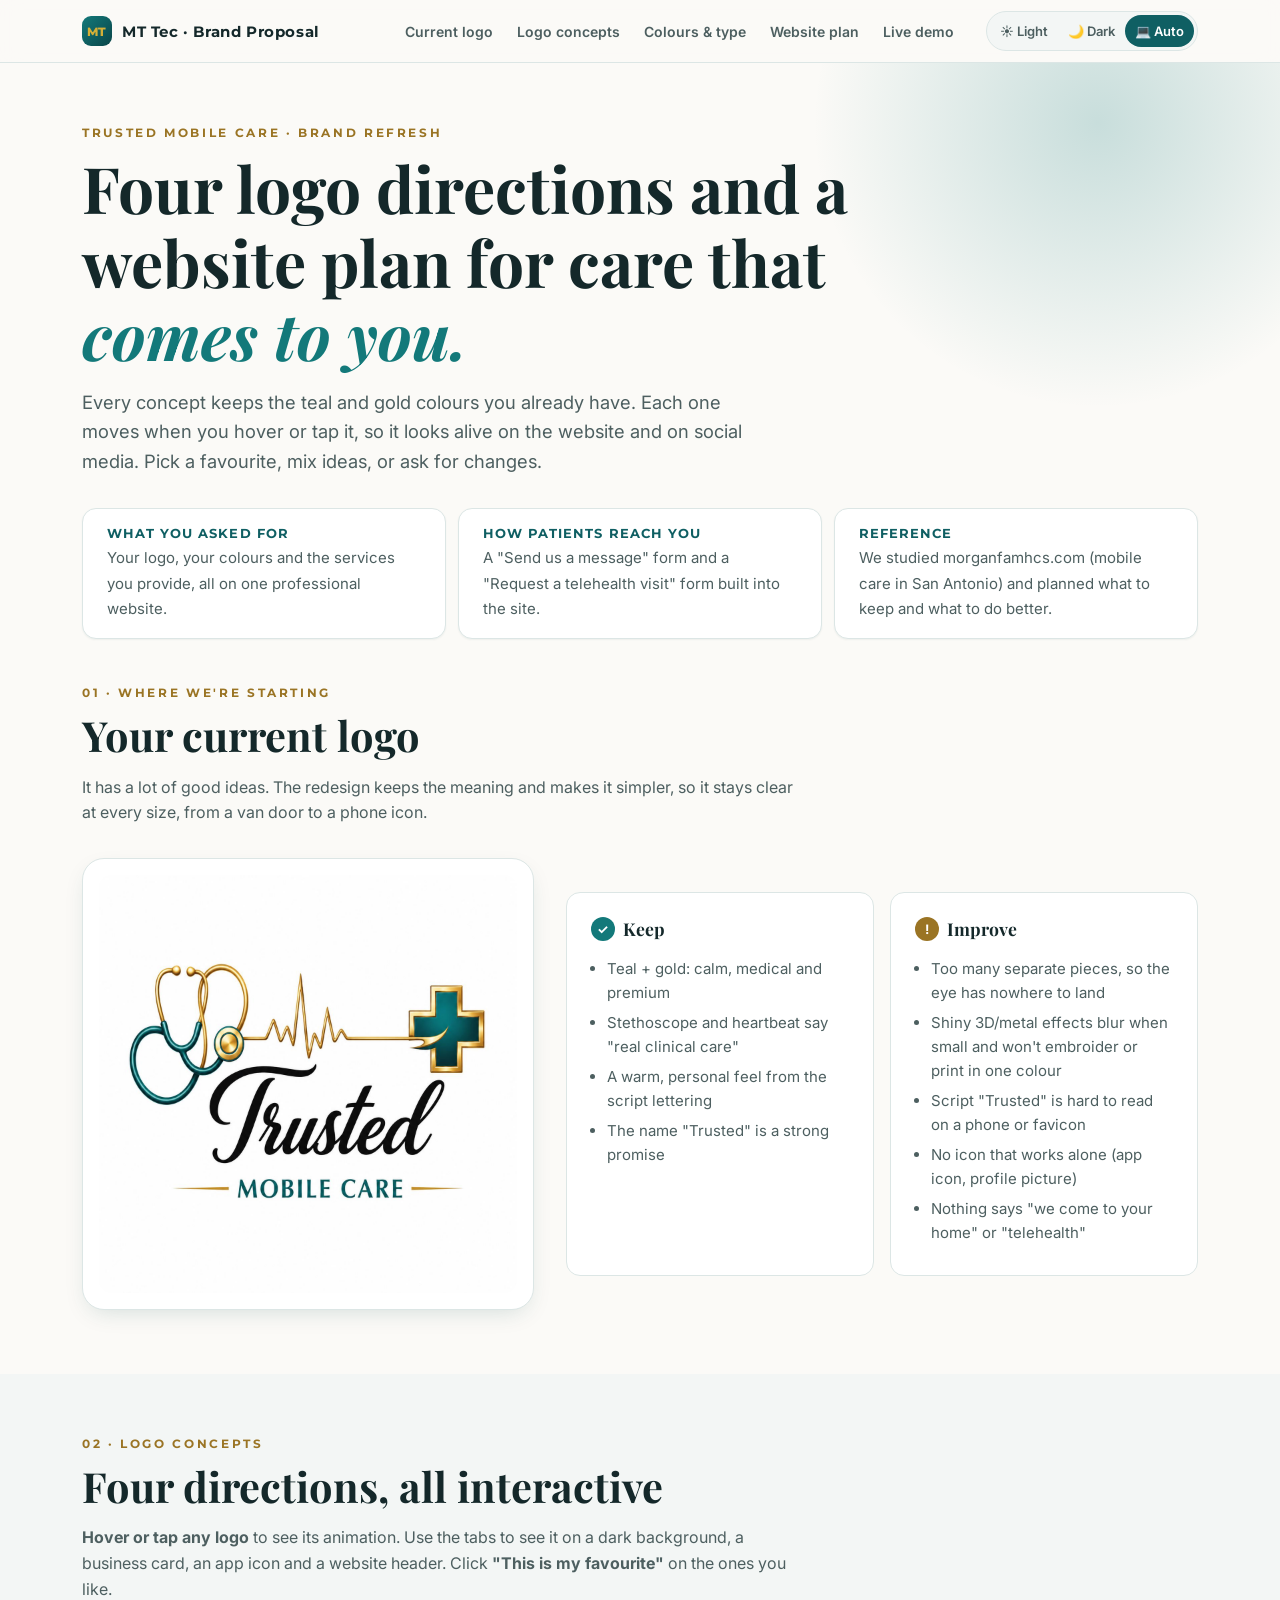
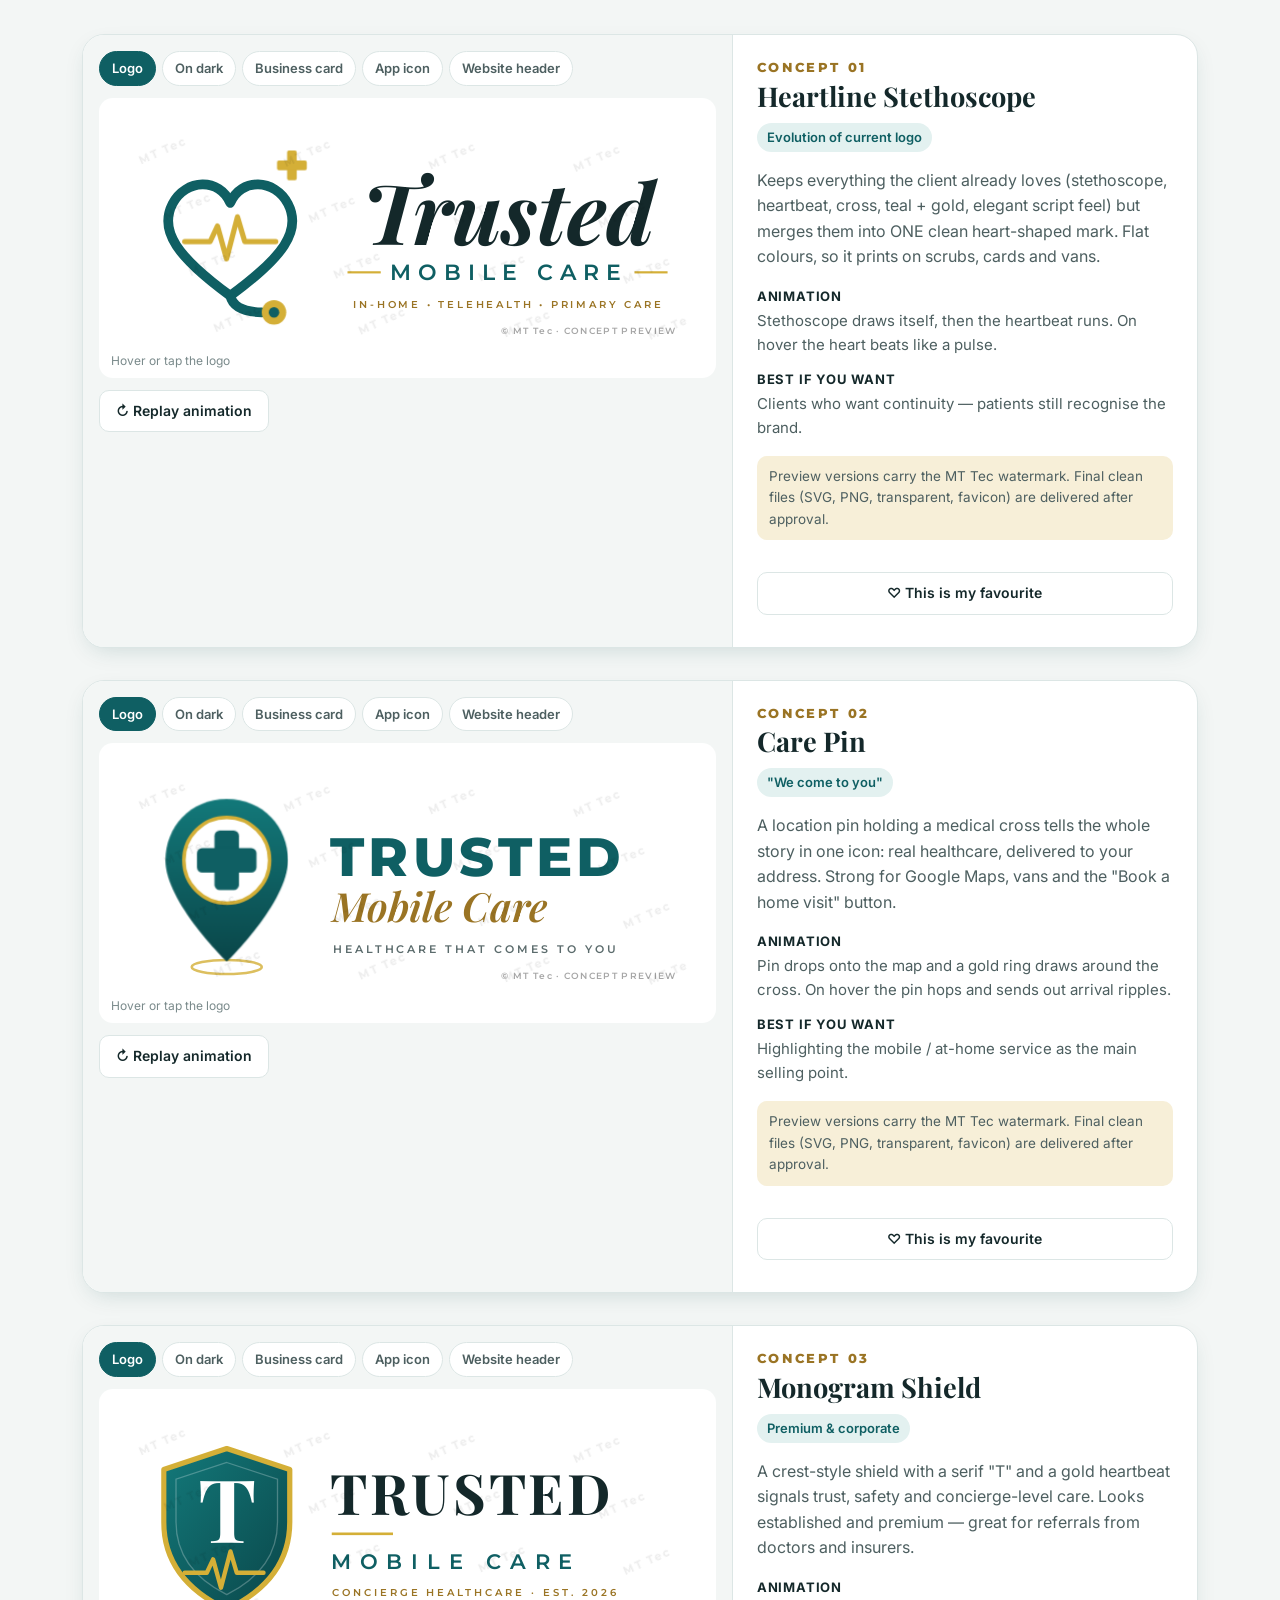
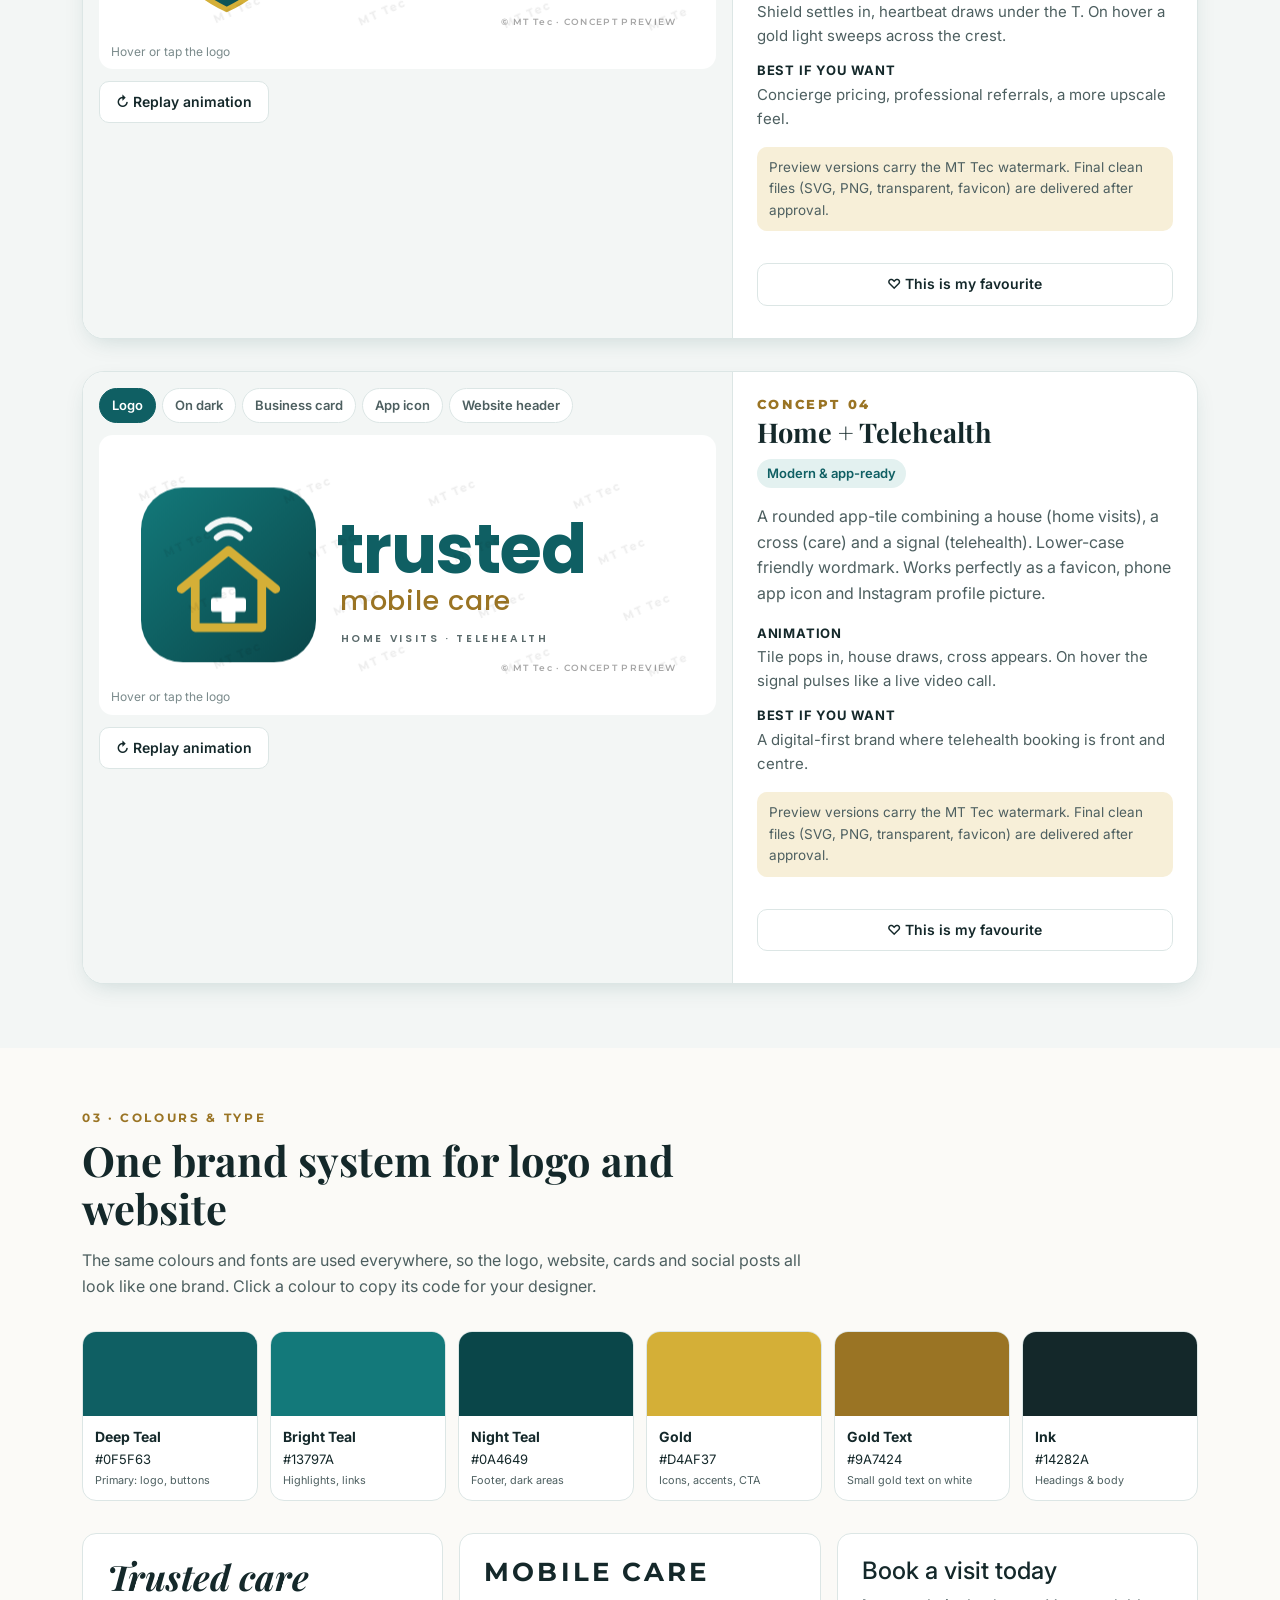
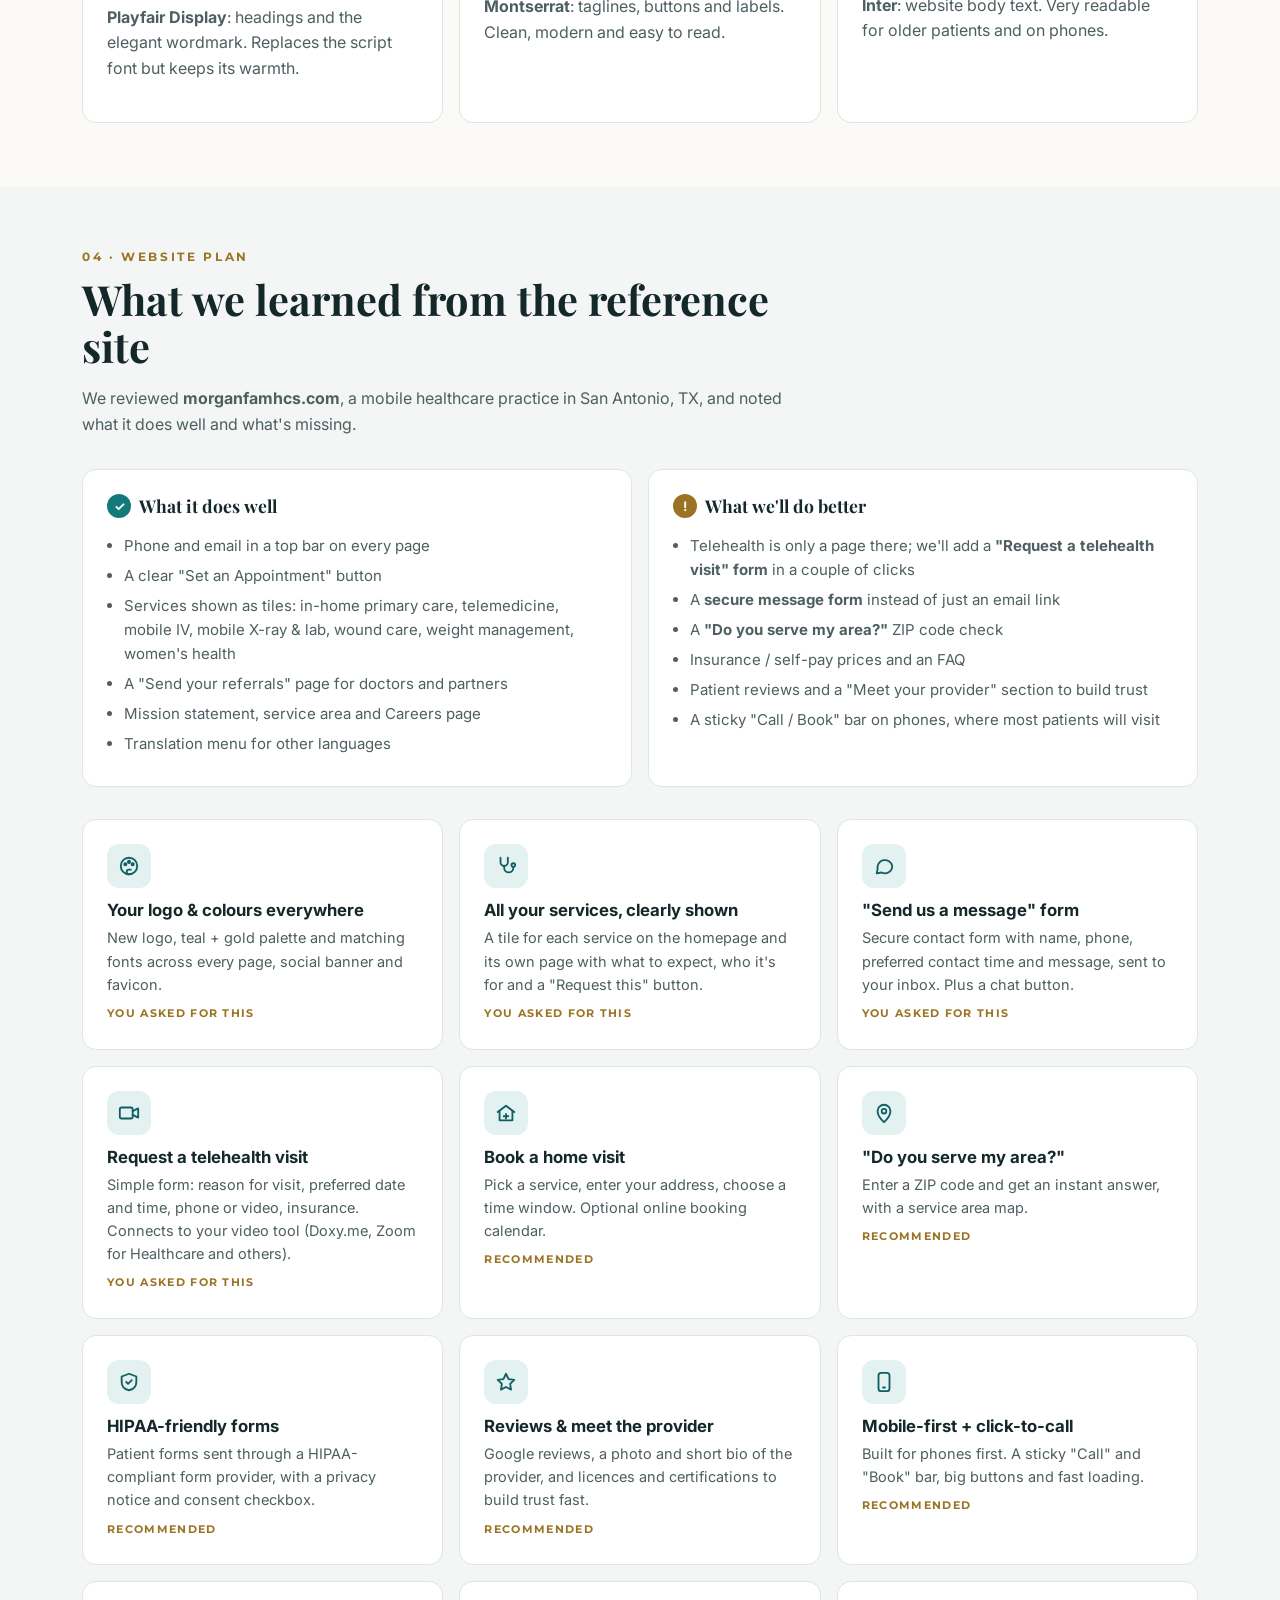
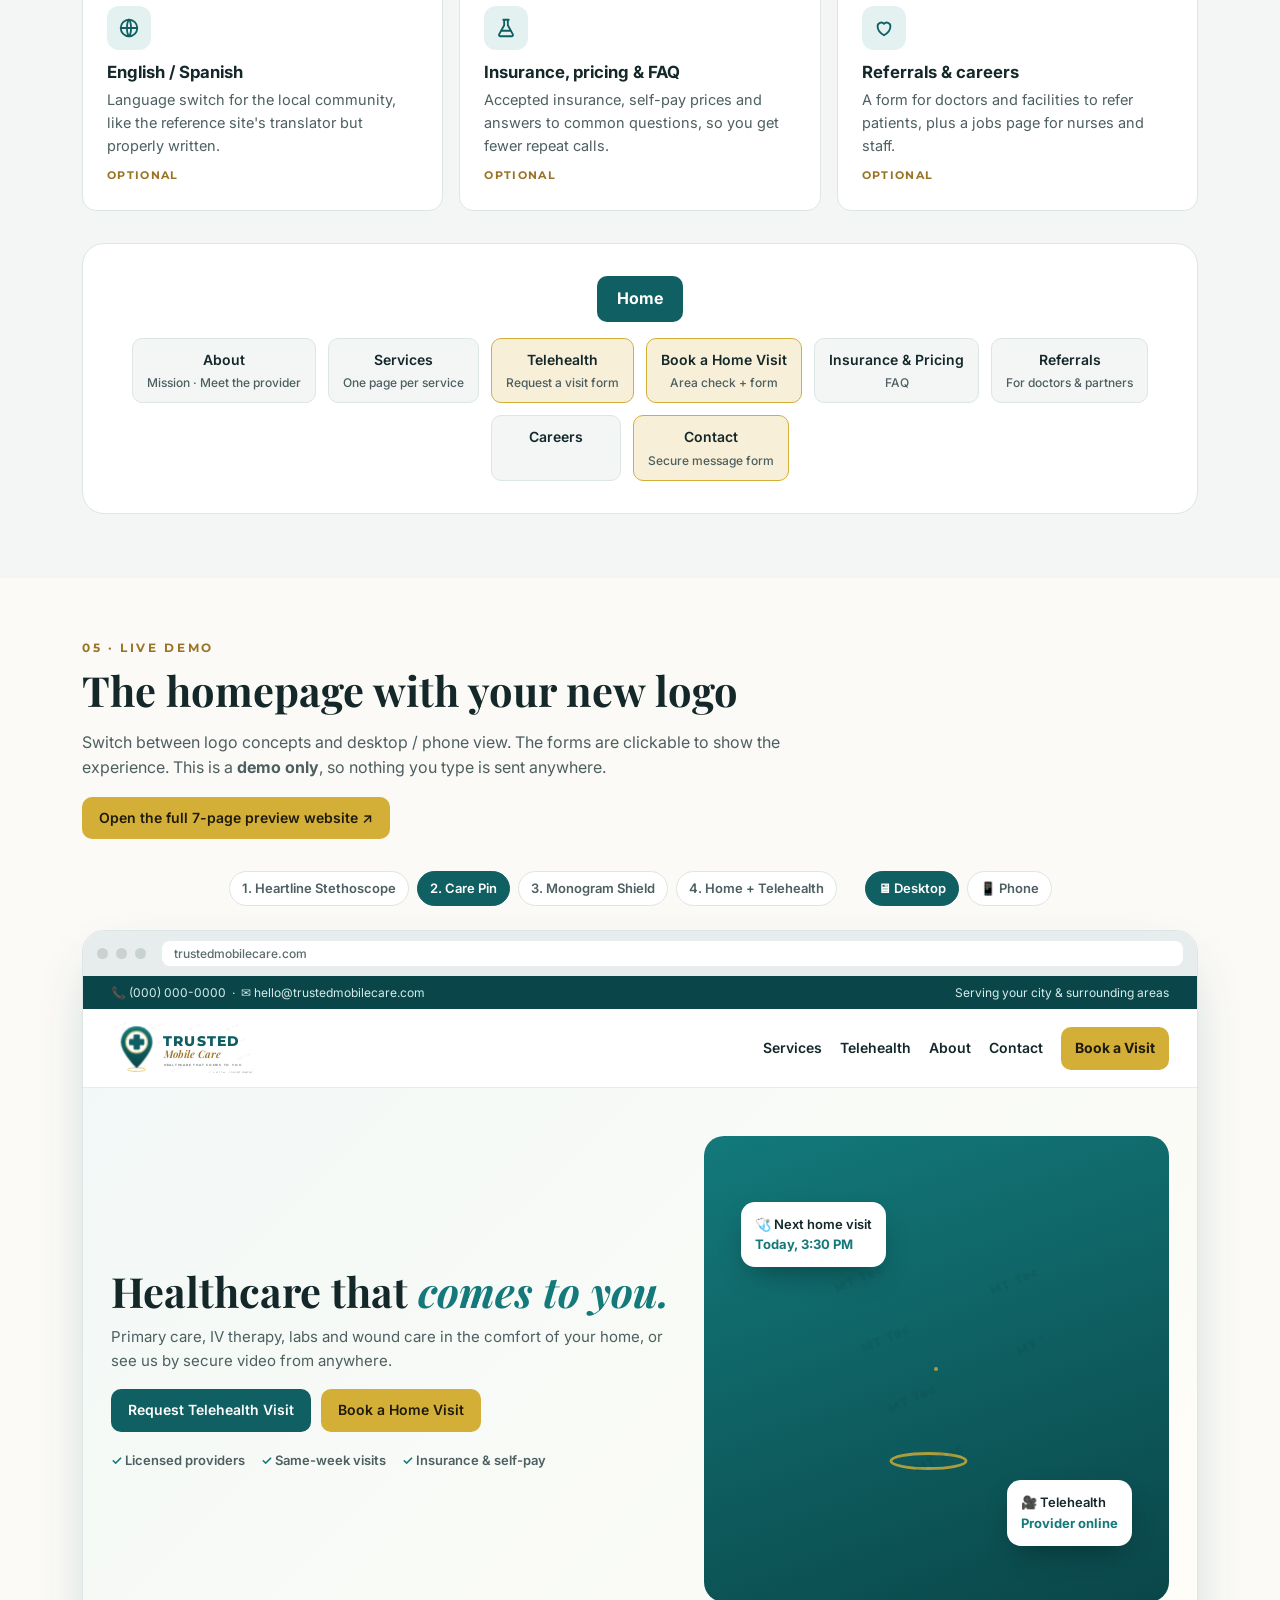
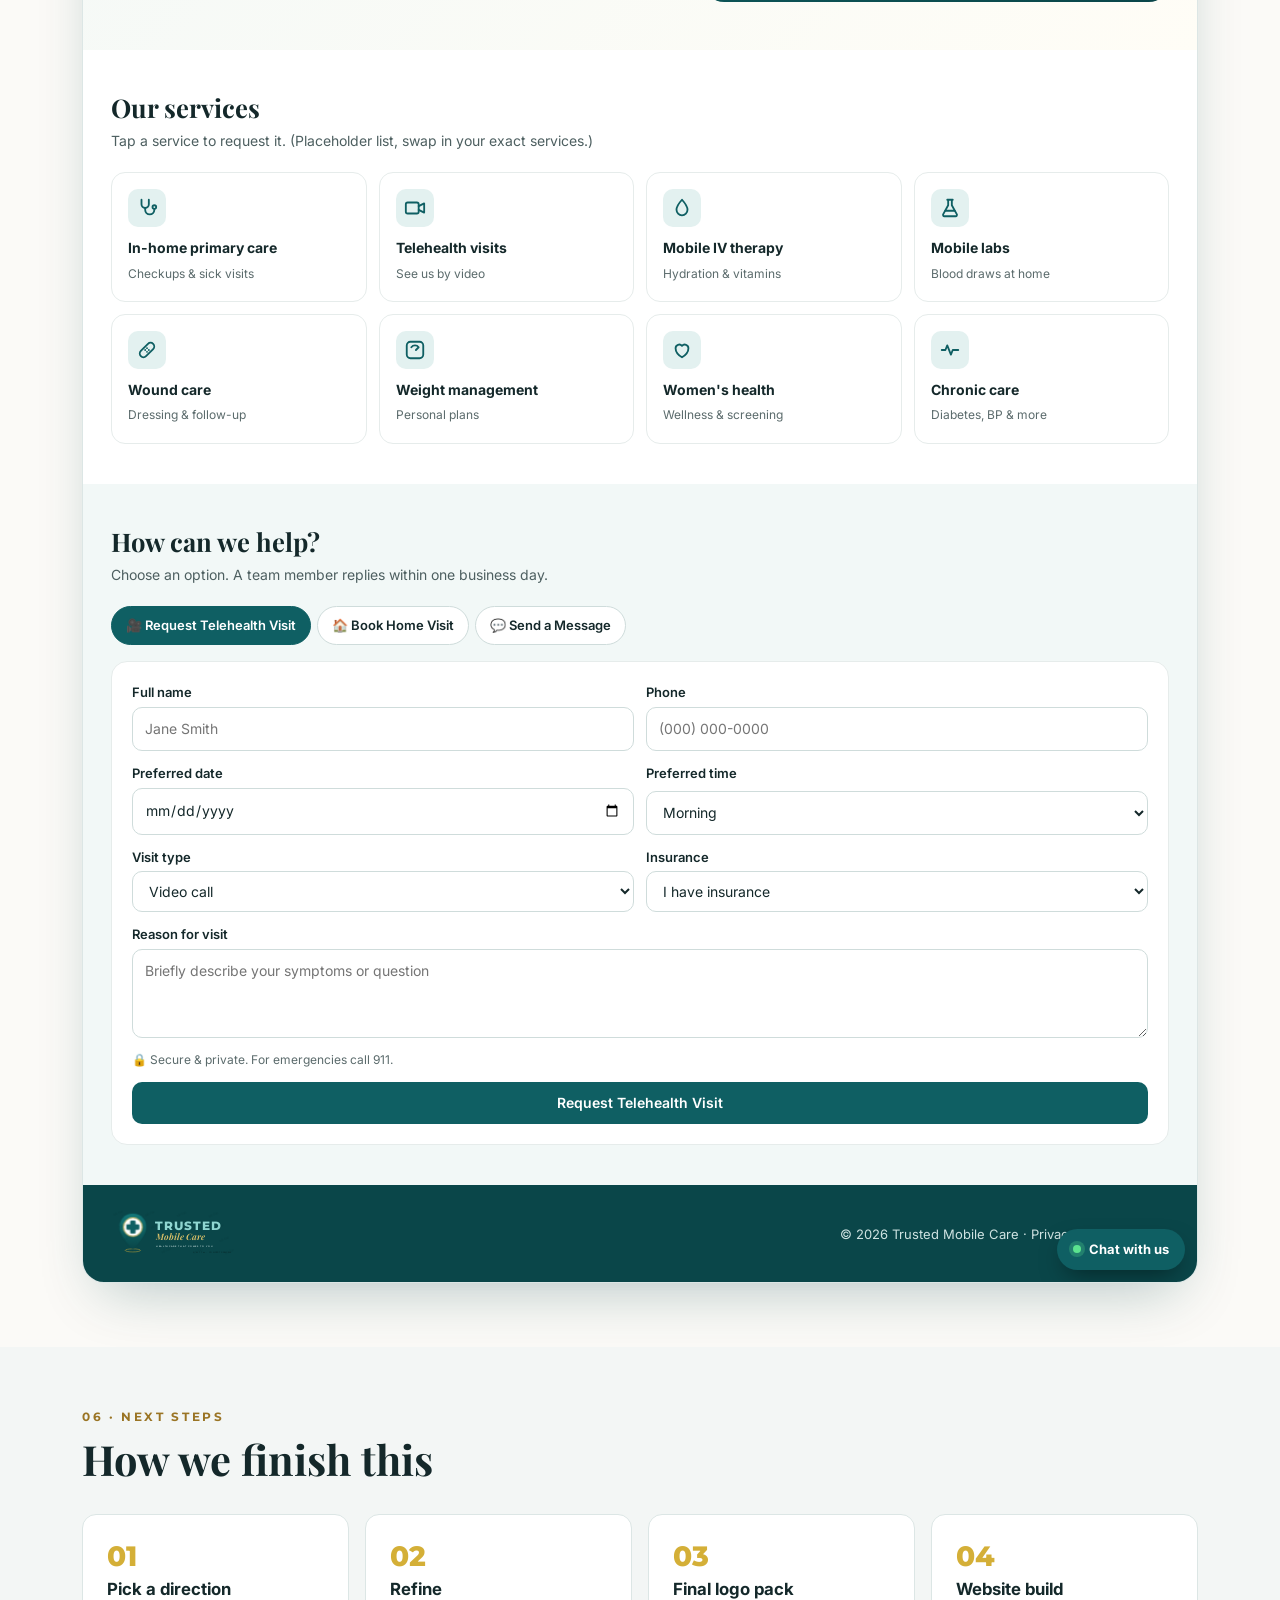
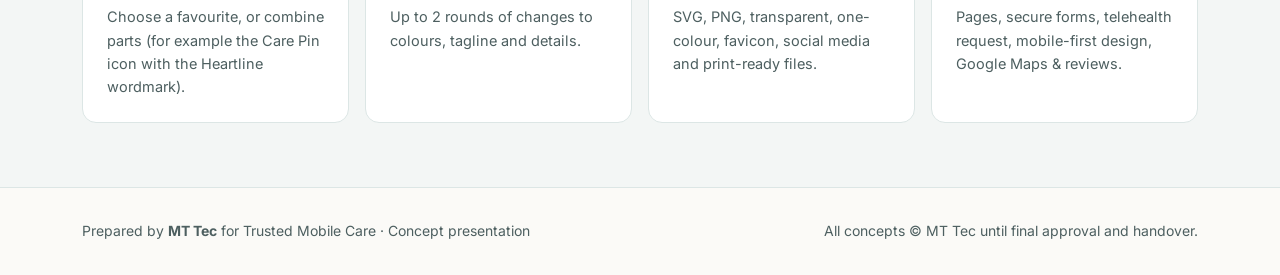
==== commit a15d421f: "Add 7-page preview website for Trusted Mobile Care Home, Services, Telehealth, Book a Home Visit, Ab" ====
--- a/docs/index.html
+++ b/docs/index.html
@@ -390,6 +390,7 @@
         <span class="eyebrow">05 · Live demo</span>
         <h2>The homepage with your new logo</h2>
         <p>Switch between logo concepts and desktop / phone view. The forms are clickable to show the experience. This is a <b>demo only</b>, so nothing you type is sent anywhere.</p>
+        <p><a class="btn btn-gold" href="https://mhamzamajeed.github.io/trusted-mobile-care/site/" target="_blank" rel="noopener">Open the full 7-page preview website ↗</a></p>
       </div>
       <div class="mock-controls" id="mockControls"></div>
       <div class="browser" id="browser">
@@ -448,7 +449,7 @@
 <div class="toast" id="toast" role="status" aria-live="polite"></div>
 
 <script>
-const CONCEPTS = [{"n":1,"key":"heartline","name":"Heartline Stethoscope","tag":"Evolution of current logo","idea":"Keeps everything the client already loves (stethoscope, heartbeat, cross, teal + gold, elegant script feel) but merges them into ONE clean heart-shaped mark. Flat colours, so it prints on scrubs, cards and vans.","motion":"Stethoscope draws itself, then the heartbeat runs. On hover the heart beats like a pulse.","best":"Clients who want continuity — patients still recognise the brand.","clean":"<svg xmlns=\"http://www.w3.org/2000/svg\" class=\"c1\" viewBox=\"0 0 640 240\" width=\"640\" height=\"240\" role=\"img\" aria-label=\"Trusted Mobile Care logo\">\n<style>\n  .c1{--_ink:var(--lg-ink,#14282A);--_teal:var(--lg-teal,#0F5F63);--_gold:var(--lg-gold,#D4AF37);--_goldtx:var(--lg-goldtext,#9A7424);--_muted:var(--lg-muted,#5B6B6C)}\n  .c1 .ink{fill:var(--_ink)} .c1 .teal{fill:var(--_teal)} .c1 .gold{fill:var(--_gold)} .c1 .goldtx{fill:var(--_goldtx)} .c1 .muted{fill:var(--_muted)}\n  .c1 .draw{stroke-dasharray:1;stroke-dashoffset:1;animation:c1-draw 1.4s cubic-bezier(.65,0,.35,1) forwards}\n  .c1 .rise{opacity:0;animation:c1-rise .8s cubic-bezier(.2,.7,.2,1) forwards}\n  .c1 .pop{opacity:0;transform-box:fill-box;transform-origin:center;animation:c1-pop .6s cubic-bezier(.3,1.5,.5,1) forwards}\n  @keyframes c1-draw{to{stroke-dashoffset:0}}\n  @keyframes c1-rise{from{opacity:0;transform:translateY(10px)}to{opacity:1;transform:none}}\n  @keyframes c1-pop{from{opacity:0;transform:scale(.4)}to{opacity:1;transform:none}}\n  @keyframes c1-beat{0%,100%{transform:scale(1)}14%{transform:scale(1.07)}28%{transform:scale(.98)}42%{transform:scale(1.04)}70%{transform:scale(1)}}\n  @media (prefers-reduced-motion:reduce){.c1 *{animation:none!important;opacity:1!important;stroke-dashoffset:0!important}}\n\n  .c1 .tube{fill:none;stroke:var(--_teal);stroke-width:11;stroke-linecap:round;stroke-linejoin:round}\n  .c1 .ecg{fill:none;stroke:var(--_gold);stroke-width:6;stroke-linecap:round;stroke-linejoin:round}\n  .c1 .heart{transform-box:fill-box;transform-origin:50% 60%}\n  .c1:hover .heart,.c1.play-hover .heart{animation:c1-beat 1s ease-in-out infinite}\n  .c1:hover .ecg,.c1.play-hover .ecg{animation:c1-draw 1.4s cubic-bezier(.65,0,.35,1) forwards, c1-run 1.6s linear 1.4s infinite}\n  @keyframes c1-run{from{stroke-dashoffset:0}to{stroke-dashoffset:-2}}\n  .c1 .word{font-family:'Playfair Display',Georgia,serif;font-style:italic;font-weight:700}\n  .c1 .sub{font-family:Montserrat,Arial,sans-serif;font-weight:600}\n  </style>\n\n  <g transform=\"translate(18,18)\">\n    <g class=\"heart\">\n      <path class=\"tube draw\" pathLength=\"1\" d=\"M100 168 C40 124 18 94 34 63 C49 34 88 33 100 62 C112 33 151 34 166 63 C182 94 160 124 100 168 Z\"/>\n      <path class=\"tube draw\" pathLength=\"1\" style=\"animation-delay:.9s\" d=\"M100 168 Q104 186 136 187\"/>\n      <g class=\"pop\" style=\"animation-delay:1.5s\"><circle cx=\"150\" cy=\"187\" r=\"14\" class=\"gold\"/><circle cx=\"150\" cy=\"187\" r=\"6\" class=\"teal\"/></g>\n    </g>\n    <path class=\"ecg draw\" pathLength=\"1\" style=\"animation-delay:.5s;stroke-dasharray:1 1\" d=\"M48.0 106.0 L77.1 106.0 L85.4 88.3 L95.8 125.8 L108.3 77.9 L116.6 106.0 L152.0 106.0\"/>\n    <g class=\"pop\" style=\"animation-delay:1.2s\"><rect x=\"165\" y=\"2\" width=\"11\" height=\"34\" rx=\"2\" class=\"gold\"/><rect x=\"153.5\" y=\"13.5\" width=\"34\" height=\"11\" rx=\"2\" class=\"gold\"/></g>\n  </g>\n  <g class=\"rise\" style=\"animation-delay:.6s\"><text x=\"436\" y=\"128\" text-anchor=\"middle\" font-size=\"96\" class=\"word ink\">Trusted</text></g>\n  <g class=\"rise\" style=\"animation-delay:.9s\">\n    <rect x=\"252\" y=\"158\" width=\"38\" height=\"2.5\" class=\"gold\"/><rect x=\"580\" y=\"158\" width=\"38\" height=\"2.5\" class=\"gold\"/>\n    <text x=\"436\" y=\"168\" text-anchor=\"middle\" font-size=\"25\" letter-spacing=\"8\" class=\"sub teal\">MOBILE CARE</text>\n    <text x=\"436\" y=\"200\" text-anchor=\"middle\" font-size=\"11.5\" letter-spacing=\"3.2\" class=\"sub goldtx\">IN-HOME • TELEHEALTH • PRIMARY CARE</text>\n  </g>\n\n  <defs><pattern id=\"c1-wm\" width=\"150\" height=\"70\" patternUnits=\"userSpaceOnUse\" patternTransform=\"rotate(-24)\">\n    <text x=\"0\" y=\"40\" font-family=\"Montserrat,Arial,sans-serif\" font-weight=\"700\" font-size=\"13\" letter-spacing=\"2\" fill=\"#000\">MT Tec</text>\n  </pattern></defs>\n  <rect width=\"640\" height=\"240\" fill=\"url(#c1-wm)\" opacity=\".07\" pointer-events=\"none\"/>\n  <text x=\"628\" y=\"230\" text-anchor=\"end\" font-family=\"Montserrat,Arial,sans-serif\" font-weight=\"600\" font-size=\"10\" letter-spacing=\"1.5\" fill=\"#000\" opacity=\".35\" pointer-events=\"none\">© MT Tec · CONCEPT PREVIEW</text>\n</svg>","wm":"<svg xmlns=\"http://www.w3.org/2000/svg\" class=\"c1\" viewBox=\"0 0 640 240\" width=\"640\" height=\"240\" role=\"img\" aria-label=\"Trusted Mobile Care logo\">\n<style>\n  .c1{--_ink:var(--lg-ink,#14282A);--_teal:var(--lg-teal,#0F5F63);--_gold:var(--lg-gold,#D4AF37);--_goldtx:var(--lg-goldtext,#9A7424);--_muted:var(--lg-muted,#5B6B6C)}\n  .c1 .ink{fill:var(--_ink)} .c1 .teal{fill:var(--_teal)} .c1 .gold{fill:var(--_gold)} .c1 .goldtx{fill:var(--_goldtx)} .c1 .muted{fill:var(--_muted)}\n  .c1 .draw{stroke-dasharray:1;stroke-dashoffset:1;animation:c1-draw 1.4s cubic-bezier(.65,0,.35,1) forwards}\n  .c1 .rise{opacity:0;animation:c1-rise .8s cubic-bezier(.2,.7,.2,1) forwards}\n  .c1 .pop{opacity:0;transform-box:fill-box;transform-origin:center;animation:c1-pop .6s cubic-bezier(.3,1.5,.5,1) forwards}\n  @keyframes c1-draw{to{stroke-dashoffset:0}}\n  @keyframes c1-rise{from{opacity:0;transform:translateY(10px)}to{opacity:1;transform:none}}\n  @keyframes c1-pop{from{opacity:0;transform:scale(.4)}to{opacity:1;transform:none}}\n  @keyframes c1-beat{0%,100%{transform:scale(1)}14%{transform:scale(1.07)}28%{transform:scale(.98)}42%{transform:scale(1.04)}70%{transform:scale(1)}}\n  @media (prefers-reduced-motion:reduce){.c1 *{animation:none!important;opacity:1!important;stroke-dashoffset:0!important}}\n\n  .c1 .tube{fill:none;stroke:var(--_teal);stroke-width:11;stroke-linecap:round;stroke-linejoin:round}\n  .c1 .ecg{fill:none;stroke:var(--_gold);stroke-width:6;stroke-linecap:round;stroke-linejoin:round}\n  .c1 .heart{transform-box:fill-box;transform-origin:50% 60%}\n  .c1:hover .heart,.c1.play-hover .heart{animation:c1-beat 1s ease-in-out infinite}\n  .c1:hover .ecg,.c1.play-hover .ecg{animation:c1-draw 1.4s cubic-bezier(.65,0,.35,1) forwards, c1-run 1.6s linear 1.4s infinite}\n  @keyframes c1-run{from{stroke-dashoffset:0}to{stroke-dashoffset:-2}}\n  .c1 .word{font-family:'Playfair Display',Georgia,serif;font-style:italic;font-weight:700}\n  .c1 .sub{font-family:Montserrat,Arial,sans-serif;font-weight:600}\n  </style>\n\n  <g transform=\"translate(18,18)\">\n    <g class=\"heart\">\n      <path class=\"tube draw\" pathLength=\"1\" d=\"M100 168 C40 124 18 94 34 63 C49 34 88 33 100 62 C112 33 151 34 166 63 C182 94 160 124 100 168 Z\"/>\n      <path class=\"tube draw\" pathLength=\"1\" style=\"animation-delay:.9s\" d=\"M100 168 Q104 186 136 187\"/>\n      <g class=\"pop\" style=\"animation-delay:1.5s\"><circle cx=\"150\" cy=\"187\" r=\"14\" class=\"gold\"/><circle cx=\"150\" cy=\"187\" r=\"6\" class=\"teal\"/></g>\n    </g>\n    <path class=\"ecg draw\" pathLength=\"1\" style=\"animation-delay:.5s;stroke-dasharray:1 1\" d=\"M48.0 106.0 L77.1 106.0 L85.4 88.3 L95.8 125.8 L108.3 77.9 L116.6 106.0 L152.0 106.0\"/>\n    <g class=\"pop\" style=\"animation-delay:1.2s\"><rect x=\"165\" y=\"2\" width=\"11\" height=\"34\" rx=\"2\" class=\"gold\"/><rect x=\"153.5\" y=\"13.5\" width=\"34\" height=\"11\" rx=\"2\" class=\"gold\"/></g>\n  </g>\n  <g class=\"rise\" style=\"animation-delay:.6s\"><text x=\"436\" y=\"128\" text-anchor=\"middle\" font-size=\"96\" class=\"word ink\">Trusted</text></g>\n  <g class=\"rise\" style=\"animation-delay:.9s\">\n    <rect x=\"252\" y=\"158\" width=\"38\" height=\"2.5\" class=\"gold\"/><rect x=\"580\" y=\"158\" width=\"38\" height=\"2.5\" class=\"gold\"/>\n    <text x=\"436\" y=\"168\" text-anchor=\"middle\" font-size=\"25\" letter-spacing=\"8\" class=\"sub teal\">MOBILE CARE</text>\n    <text x=\"436\" y=\"200\" text-anchor=\"middle\" font-size=\"11.5\" letter-spacing=\"3.2\" class=\"sub goldtx\">IN-HOME • TELEHEALTH • PRIMARY CARE</text>\n  </g>\n\n  <defs><pattern id=\"c1-wm\" width=\"150\" height=\"70\" patternUnits=\"userSpaceOnUse\" patternTransform=\"rotate(-24)\">\n    <text x=\"0\" y=\"40\" font-family=\"Montserrat,Arial,sans-serif\" font-weight=\"700\" font-size=\"13\" letter-spacing=\"2\" fill=\"#000\">MT Tec</text>\n  </pattern></defs>\n  <rect width=\"640\" height=\"240\" fill=\"url(#c1-wm)\" opacity=\".07\" pointer-events=\"none\"/>\n  <text x=\"628\" y=\"230\" text-anchor=\"end\" font-family=\"Montserrat,Arial,sans-serif\" font-weight=\"600\" font-size=\"10\" letter-spacing=\"1.5\" fill=\"#000\" opacity=\".35\" pointer-events=\"none\">© MT Tec · CONCEPT PREVIEW</text>\n</svg>"},{"n":2,"key":"carepin","name":"Care Pin","tag":"\"We come to you\"","idea":"A location pin holding a medical cross tells the whole story in one icon: real healthcare, delivered to your address. Strong for Google Maps, vans and the \"Book a home visit\" button.","motion":"Pin drops onto the map and a gold ring draws around the cross. On hover the pin hops and sends out arrival ripples.","best":"Highlighting the mobile / at-home service as the main selling point.","clean":"<svg xmlns=\"http://www.w3.org/2000/svg\" class=\"c2\" viewBox=\"0 0 640 240\" width=\"640\" height=\"240\" role=\"img\" aria-label=\"Trusted Mobile Care logo\">\n<style>\n  .c2{--_ink:var(--lg-ink,#14282A);--_teal:var(--lg-teal,#0F5F63);--_gold:var(--lg-gold,#D4AF37);--_goldtx:var(--lg-goldtext,#9A7424);--_muted:var(--lg-muted,#5B6B6C)}\n  .c2 .ink{fill:var(--_ink)} .c2 .teal{fill:var(--_teal)} .c2 .gold{fill:var(--_gold)} .c2 .goldtx{fill:var(--_goldtx)} .c2 .muted{fill:var(--_muted)}\n  .c2 .draw{stroke-dasharray:1;stroke-dashoffset:1;animation:c2-draw 1.4s cubic-bezier(.65,0,.35,1) forwards}\n  .c2 .rise{opacity:0;animation:c2-rise .8s cubic-bezier(.2,.7,.2,1) forwards}\n  .c2 .pop{opacity:0;transform-box:fill-box;transform-origin:center;animation:c2-pop .6s cubic-bezier(.3,1.5,.5,1) forwards}\n  @keyframes c2-draw{to{stroke-dashoffset:0}}\n  @keyframes c2-rise{from{opacity:0;transform:translateY(10px)}to{opacity:1;transform:none}}\n  @keyframes c2-pop{from{opacity:0;transform:scale(.4)}to{opacity:1;transform:none}}\n  @keyframes c2-beat{0%,100%{transform:scale(1)}14%{transform:scale(1.07)}28%{transform:scale(.98)}42%{transform:scale(1.04)}70%{transform:scale(1)}}\n  @media (prefers-reduced-motion:reduce){.c2 *{animation:none!important;opacity:1!important;stroke-dashoffset:0!important}}\n\n  .c2 .pin{transform-box:fill-box;transform-origin:50% 100%;opacity:0;animation:c2-drop .9s cubic-bezier(.3,1.4,.5,1) .1s forwards}\n  @keyframes c2-drop{from{opacity:0;transform:translateY(-34px) scale(.9)}to{opacity:1;transform:none}}\n  .c2 .ripple{fill:none;stroke:var(--_gold);stroke-width:3;transform-box:fill-box;transform-origin:center;opacity:.8}\n  .c2:hover .ripple,.c2.play-hover .ripple{animation:c2-ripple 1.8s ease-out infinite}\n  .c2:hover .ripple.r2,.c2.play-hover .ripple.r2{animation-delay:.9s}\n  @keyframes c2-ripple{from{transform:scale(.5);opacity:.9}to{transform:scale(1.6);opacity:0}}\n  .c2:hover .pin,.c2.play-hover .pin{animation:c2-hop 1.8s ease-in-out infinite}\n  @keyframes c2-hop{0%,100%{transform:none}20%{transform:translateY(-8px)}40%{transform:none}}\n  .c2 .ecg{fill:none;stroke:var(--_gold);stroke-width:5.5;stroke-linecap:round;stroke-linejoin:round}\n  .c2 .t1{font-family:Montserrat,Arial,sans-serif;font-weight:800}\n  .c2 .t2{font-family:'Playfair Display',Georgia,serif;font-style:italic;font-weight:600}\n  .c2 .t3{font-family:Montserrat,Arial,sans-serif;font-weight:600}\n  </style>\n\n  <defs><linearGradient id=\"c2-gw\" x1=\"0\" y1=\"0\" x2=\"0\" y2=\"1\"><stop offset=\"0\" stop-color=\"#13797A\"/><stop offset=\"1\" stop-color=\"#0A4649\"/></linearGradient></defs>\n  <g transform=\"translate(14,10)\">\n    <ellipse class=\"ripple\" cx=\"100\" cy=\"206\" rx=\"40\" ry=\"8\"/>\n    <ellipse class=\"ripple r2\" cx=\"100\" cy=\"206\" rx=\"40\" ry=\"8\" style=\"opacity:0\"/>\n    <g class=\"pin\">\n      <path fill=\"url(#c2-gw)\" d=\"M100 14 C58 14 30 46 30 84 C30 132 100 200 100 200 C100 200 170 132 170 84 C170 46 142 14 100 14 Z\"/>\n      <circle cx=\"100\" cy=\"84\" r=\"49\" fill=\"#fff\"/>\n      <g class=\"pop\" style=\"animation-delay:.6s\"><rect x=\"86\" y=\"50\" width=\"28\" height=\"68\" rx=\"6\" fill=\"#0F5F63\"/>\n      <rect x=\"66\" y=\"70\" width=\"68\" height=\"28\" rx=\"6\" fill=\"#0F5F63\"/></g>\n      <circle cx=\"100\" cy=\"84\" r=\"49\" fill=\"none\" stroke=\"#D4AF37\" stroke-width=\"4\" class=\"draw\" pathLength=\"1\" style=\"animation-delay:.7s\"/>\n    </g>\n  </g>\n  <g class=\"rise\" style=\"animation-delay:.5s\"><text x=\"232\" y=\"112\" font-size=\"62\" letter-spacing=\"5\" class=\"t1 teal\">TRUSTED</text></g>\n  <g class=\"rise\" style=\"animation-delay:.75s\"><text x=\"234\" y=\"164\" font-size=\"46\" class=\"t2 goldtx\">Mobile Care</text></g>\n  <g class=\"rise\" style=\"animation-delay:1s\"><text x=\"235\" y=\"200\" font-size=\"12\" letter-spacing=\"3.4\" class=\"t3 muted\">HEALTHCARE THAT COMES TO YOU</text></g>\n\n  <defs><pattern id=\"c2-wm\" width=\"150\" height=\"70\" patternUnits=\"userSpaceOnUse\" patternTransform=\"rotate(-24)\">\n    <text x=\"0\" y=\"40\" font-family=\"Montserrat,Arial,sans-serif\" font-weight=\"700\" font-size=\"13\" letter-spacing=\"2\" fill=\"#000\">MT Tec</text>\n  </pattern></defs>\n  <rect width=\"640\" height=\"240\" fill=\"url(#c2-wm)\" opacity=\".07\" pointer-events=\"none\"/>\n  <text x=\"628\" y=\"230\" text-anchor=\"end\" font-family=\"Montserrat,Arial,sans-serif\" font-weight=\"600\" font-size=\"10\" letter-spacing=\"1.5\" fill=\"#000\" opacity=\".35\" pointer-events=\"none\">© MT Tec · CONCEPT PREVIEW</text>\n</svg>","wm":"<svg xmlns=\"http://www.w3.org/2000/svg\" class=\"c2\" viewBox=\"0 0 640 240\" width=\"640\" height=\"240\" role=\"img\" aria-label=\"Trusted Mobile Care logo\">\n<style>\n  .c2{--_ink:var(--lg-ink,#14282A);--_teal:var(--lg-teal,#0F5F63);--_gold:var(--lg-gold,#D4AF37);--_goldtx:var(--lg-goldtext,#9A7424);--_muted:var(--lg-muted,#5B6B6C)}\n  .c2 .ink{fill:var(--_ink)} .c2 .teal{fill:var(--_teal)} .c2 .gold{fill:var(--_gold)} .c2 .goldtx{fill:var(--_goldtx)} .c2 .muted{fill:var(--_muted)}\n  .c2 .draw{stroke-dasharray:1;stroke-dashoffset:1;animation:c2-draw 1.4s cubic-bezier(.65,0,.35,1) forwards}\n  .c2 .rise{opacity:0;animation:c2-rise .8s cubic-bezier(.2,.7,.2,1) forwards}\n  .c2 .pop{opacity:0;transform-box:fill-box;transform-origin:center;animation:c2-pop .6s cubic-bezier(.3,1.5,.5,1) forwards}\n  @keyframes c2-draw{to{stroke-dashoffset:0}}\n  @keyframes c2-rise{from{opacity:0;transform:translateY(10px)}to{opacity:1;transform:none}}\n  @keyframes c2-pop{from{opacity:0;transform:scale(.4)}to{opacity:1;transform:none}}\n  @keyframes c2-beat{0%,100%{transform:scale(1)}14%{transform:scale(1.07)}28%{transform:scale(.98)}42%{transform:scale(1.04)}70%{transform:scale(1)}}\n  @media (prefers-reduced-motion:reduce){.c2 *{animation:none!important;opacity:1!important;stroke-dashoffset:0!important}}\n\n  .c2 .pin{transform-box:fill-box;transform-origin:50% 100%;opacity:0;animation:c2-drop .9s cubic-bezier(.3,1.4,.5,1) .1s forwards}\n  @keyframes c2-drop{from{opacity:0;transform:translateY(-34px) scale(.9)}to{opacity:1;transform:none}}\n  .c2 .ripple{fill:none;stroke:var(--_gold);stroke-width:3;transform-box:fill-box;transform-origin:center;opacity:.8}\n  .c2:hover .ripple,.c2.play-hover .ripple{animation:c2-ripple 1.8s ease-out infinite}\n  .c2:hover .ripple.r2,.c2.play-hover .ripple.r2{animation-delay:.9s}\n  @keyframes c2-ripple{from{transform:scale(.5);opacity:.9}to{transform:scale(1.6);opacity:0}}\n  .c2:hover .pin,.c2.play-hover .pin{animation:c2-hop 1.8s ease-in-out infinite}\n  @keyframes c2-hop{0%,100%{transform:none}20%{transform:translateY(-8px)}40%{transform:none}}\n  .c2 .ecg{fill:none;stroke:var(--_gold);stroke-width:5.5;stroke-linecap:round;stroke-linejoin:round}\n  .c2 .t1{font-family:Montserrat,Arial,sans-serif;font-weight:800}\n  .c2 .t2{font-family:'Playfair Display',Georgia,serif;font-style:italic;font-weight:600}\n  .c2 .t3{font-family:Montserrat,Arial,sans-serif;font-weight:600}\n  </style>\n\n  <defs><linearGradient id=\"c2-gw\" x1=\"0\" y1=\"0\" x2=\"0\" y2=\"1\"><stop offset=\"0\" stop-color=\"#13797A\"/><stop offset=\"1\" stop-color=\"#0A4649\"/></linearGradient></defs>\n  <g transform=\"translate(14,10)\">\n    <ellipse class=\"ripple\" cx=\"100\" cy=\"206\" rx=\"40\" ry=\"8\"/>\n    <ellipse class=\"ripple r2\" cx=\"100\" cy=\"206\" rx=\"40\" ry=\"8\" style=\"opacity:0\"/>\n    <g class=\"pin\">\n      <path fill=\"url(#c2-gw)\" d=\"M100 14 C58 14 30 46 30 84 C30 132 100 200 100 200 C100 200 170 132 170 84 C170 46 142 14 100 14 Z\"/>\n      <circle cx=\"100\" cy=\"84\" r=\"49\" fill=\"#fff\"/>\n      <g class=\"pop\" style=\"animation-delay:.6s\"><rect x=\"86\" y=\"50\" width=\"28\" height=\"68\" rx=\"6\" fill=\"#0F5F63\"/>\n      <rect x=\"66\" y=\"70\" width=\"68\" height=\"28\" rx=\"6\" fill=\"#0F5F63\"/></g>\n      <circle cx=\"100\" cy=\"84\" r=\"49\" fill=\"none\" stroke=\"#D4AF37\" stroke-width=\"4\" class=\"draw\" pathLength=\"1\" style=\"animation-delay:.7s\"/>\n    </g>\n  </g>\n  <g class=\"rise\" style=\"animation-delay:.5s\"><text x=\"232\" y=\"112\" font-size=\"62\" letter-spacing=\"5\" class=\"t1 teal\">TRUSTED</text></g>\n  <g class=\"rise\" style=\"animation-delay:.75s\"><text x=\"234\" y=\"164\" font-size=\"46\" class=\"t2 goldtx\">Mobile Care</text></g>\n  <g class=\"rise\" style=\"animation-delay:1s\"><text x=\"235\" y=\"200\" font-size=\"12\" letter-spacing=\"3.4\" class=\"t3 muted\">HEALTHCARE THAT COMES TO YOU</text></g>\n\n  <defs><pattern id=\"c2-wm\" width=\"150\" height=\"70\" patternUnits=\"userSpaceOnUse\" patternTransform=\"rotate(-24)\">\n    <text x=\"0\" y=\"40\" font-family=\"Montserrat,Arial,sans-serif\" font-weight=\"700\" font-size=\"13\" letter-spacing=\"2\" fill=\"#000\">MT Tec</text>\n  </pattern></defs>\n  <rect width=\"640\" height=\"240\" fill=\"url(#c2-wm)\" opacity=\".07\" pointer-events=\"none\"/>\n  <text x=\"628\" y=\"230\" text-anchor=\"end\" font-family=\"Montserrat,Arial,sans-serif\" font-weight=\"600\" font-size=\"10\" letter-spacing=\"1.5\" fill=\"#000\" opacity=\".35\" pointer-events=\"none\">© MT Tec · CONCEPT PREVIEW</text>\n</svg>"},{"n":3,"key":"shield","name":"Monogram Shield","tag":"Premium & corporate","idea":"A crest-style shield with a serif \"T\" and a gold heartbeat signals trust, safety and concierge-level care. Looks established and premium — great for referrals from doctors and insurers.","motion":"Shield settles in, heartbeat draws under the T. On hover a gold light sweeps across the crest.","best":"Concierge pricing, professional referrals, a more upscale feel.","clean":"<svg xmlns=\"http://www.w3.org/2000/svg\" class=\"c3\" viewBox=\"0 0 640 240\" width=\"640\" height=\"240\" role=\"img\" aria-label=\"Trusted Mobile Care logo\">\n<style>\n  .c3{--_ink:var(--lg-ink,#14282A);--_teal:var(--lg-teal,#0F5F63);--_gold:var(--lg-gold,#D4AF37);--_goldtx:var(--lg-goldtext,#9A7424);--_muted:var(--lg-muted,#5B6B6C)}\n  .c3 .ink{fill:var(--_ink)} .c3 .teal{fill:var(--_teal)} .c3 .gold{fill:var(--_gold)} .c3 .goldtx{fill:var(--_goldtx)} .c3 .muted{fill:var(--_muted)}\n  .c3 .draw{stroke-dasharray:1;stroke-dashoffset:1;animation:c3-draw 1.4s cubic-bezier(.65,0,.35,1) forwards}\n  .c3 .rise{opacity:0;animation:c3-rise .8s cubic-bezier(.2,.7,.2,1) forwards}\n  .c3 .pop{opacity:0;transform-box:fill-box;transform-origin:center;animation:c3-pop .6s cubic-bezier(.3,1.5,.5,1) forwards}\n  @keyframes c3-draw{to{stroke-dashoffset:0}}\n  @keyframes c3-rise{from{opacity:0;transform:translateY(10px)}to{opacity:1;transform:none}}\n  @keyframes c3-pop{from{opacity:0;transform:scale(.4)}to{opacity:1;transform:none}}\n  @keyframes c3-beat{0%,100%{transform:scale(1)}14%{transform:scale(1.07)}28%{transform:scale(.98)}42%{transform:scale(1.04)}70%{transform:scale(1)}}\n  @media (prefers-reduced-motion:reduce){.c3 *{animation:none!important;opacity:1!important;stroke-dashoffset:0!important}}\n\n  .c3 .shield{transform-box:fill-box;transform-origin:center;opacity:0;animation:c3-in .8s cubic-bezier(.2,.8,.2,1) forwards}\n  @keyframes c3-in{from{opacity:0;transform:scale(.85) rotate(-6deg)}to{opacity:1;transform:none}}\n  .c3 .rim{fill:none;stroke:var(--_gold);stroke-width:6;stroke-linejoin:round}\n  .c3 .ecg{fill:none;stroke:var(--_gold);stroke-width:5;stroke-linecap:round;stroke-linejoin:round}\n  .c3 .shine{transform:translateX(-160px) skewX(-20deg)}\n  .c3:hover .shine,.c3.play-hover .shine{animation:c3-shine 2.2s ease-in-out infinite}\n  @keyframes c3-shine{0%{transform:translateX(-160px) skewX(-20deg)}60%,100%{transform:translateX(260px) skewX(-20deg)}}\n  .c3 .mono{font-family:'Playfair Display',Georgia,serif;font-weight:700}\n  .c3 .t1{font-family:'Playfair Display',Georgia,serif;font-weight:700}\n  .c3 .t2{font-family:Montserrat,Arial,sans-serif;font-weight:600}\n  </style>\n\n  <defs>\n    <linearGradient id=\"c3-gw\" x1=\"0\" y1=\"0\" x2=\"1\" y2=\"1\"><stop offset=\"0\" stop-color=\"#13797A\"/><stop offset=\"1\" stop-color=\"#0A4649\"/></linearGradient>\n    <clipPath id=\"c3-clipw\"><path d=\"M100 14 L172 38 V98 C172 146 142 178 100 198 C58 178 28 146 28 98 V38 Z\"/></clipPath>\n  </defs>\n  <g transform=\"translate(14,14)\">\n    <g class=\"shield\">\n      <path d=\"M100 14 L172 38 V98 C172 146 142 178 100 198 C58 178 28 146 28 98 V38 Z\" fill=\"url(#c3-gw)\"/>\n      <g clip-path=\"url(#c3-clipw)\"><rect class=\"shine\" x=\"0\" y=\"0\" width=\"46\" height=\"220\" fill=\"#fff\" opacity=\".18\"/></g>\n      <path class=\"rim\" d=\"M100 14 L172 38 V98 C172 146 142 178 100 198 C58 178 28 146 28 98 V38 Z\"/>\n      <path d=\"M100 30 L158 49 V98 C158 138 134 164 100 181 C66 164 42 138 42 98 V49 Z\" fill=\"none\" stroke=\"#fff\" stroke-opacity=\".25\" stroke-width=\"1.5\"/>\n      <text x=\"100\" y=\"122\" text-anchor=\"middle\" font-size=\"100\" fill=\"#fff\" class=\"mono\">T</text>\n      <path class=\"ecg draw\" pathLength=\"1\" style=\"animation-delay:.7s\" d=\"M52.0 156.0 L77.2 156.0 L84.4 140.7 L93.4 173.1 L104.2 131.7 L111.4 156.0 L142.0 156.0\"/>\n    </g>\n  </g>\n  <g class=\"rise\" style=\"animation-delay:.5s\"><text x=\"232\" y=\"104\" font-size=\"64\" letter-spacing=\"3\" class=\"t1 ink\">TRUSTED</text></g>\n  <g class=\"rise\" style=\"animation-delay:.75s\"><rect x=\"234\" y=\"124\" width=\"70\" height=\"3\" class=\"gold\"/></g>\n  <g class=\"rise\" style=\"animation-delay:.9s\"><text x=\"233\" y=\"166\" font-size=\"24\" letter-spacing=\"10\" class=\"t2 teal\">MOBILE CARE</text></g>\n  <g class=\"rise\" style=\"animation-delay:1.05s\"><text x=\"234\" y=\"196\" font-size=\"11.5\" letter-spacing=\"3.4\" class=\"t2 goldtx\">CONCIERGE HEALTHCARE · EST. 2026</text></g>\n\n  <defs><pattern id=\"c3-wm\" width=\"150\" height=\"70\" patternUnits=\"userSpaceOnUse\" patternTransform=\"rotate(-24)\">\n    <text x=\"0\" y=\"40\" font-family=\"Montserrat,Arial,sans-serif\" font-weight=\"700\" font-size=\"13\" letter-spacing=\"2\" fill=\"#000\">MT Tec</text>\n  </pattern></defs>\n  <rect width=\"640\" height=\"240\" fill=\"url(#c3-wm)\" opacity=\".07\" pointer-events=\"none\"/>\n  <text x=\"628\" y=\"230\" text-anchor=\"end\" font-family=\"Montserrat,Arial,sans-serif\" font-weight=\"600\" font-size=\"10\" letter-spacing=\"1.5\" fill=\"#000\" opacity=\".35\" pointer-events=\"none\">© MT Tec · CONCEPT PREVIEW</text>\n</svg>","wm":"<svg xmlns=\"http://www.w3.org/2000/svg\" class=\"c3\" viewBox=\"0 0 640 240\" width=\"640\" height=\"240\" role=\"img\" aria-label=\"Trusted Mobile Care logo\">\n<style>\n  .c3{--_ink:var(--lg-ink,#14282A);--_teal:var(--lg-teal,#0F5F63);--_gold:var(--lg-gold,#D4AF37);--_goldtx:var(--lg-goldtext,#9A7424);--_muted:var(--lg-muted,#5B6B6C)}\n  .c3 .ink{fill:var(--_ink)} .c3 .teal{fill:var(--_teal)} .c3 .gold{fill:var(--_gold)} .c3 .goldtx{fill:var(--_goldtx)} .c3 .muted{fill:var(--_muted)}\n  .c3 .draw{stroke-dasharray:1;stroke-dashoffset:1;animation:c3-draw 1.4s cubic-bezier(.65,0,.35,1) forwards}\n  .c3 .rise{opacity:0;animation:c3-rise .8s cubic-bezier(.2,.7,.2,1) forwards}\n  .c3 .pop{opacity:0;transform-box:fill-box;transform-origin:center;animation:c3-pop .6s cubic-bezier(.3,1.5,.5,1) forwards}\n  @keyframes c3-draw{to{stroke-dashoffset:0}}\n  @keyframes c3-rise{from{opacity:0;transform:translateY(10px)}to{opacity:1;transform:none}}\n  @keyframes c3-pop{from{opacity:0;transform:scale(.4)}to{opacity:1;transform:none}}\n  @keyframes c3-beat{0%,100%{transform:scale(1)}14%{transform:scale(1.07)}28%{transform:scale(.98)}42%{transform:scale(1.04)}70%{transform:scale(1)}}\n  @media (prefers-reduced-motion:reduce){.c3 *{animation:none!important;opacity:1!important;stroke-dashoffset:0!important}}\n\n  .c3 .shield{transform-box:fill-box;transform-origin:center;opacity:0;animation:c3-in .8s cubic-bezier(.2,.8,.2,1) forwards}\n  @keyframes c3-in{from{opacity:0;transform:scale(.85) rotate(-6deg)}to{opacity:1;transform:none}}\n  .c3 .rim{fill:none;stroke:var(--_gold);stroke-width:6;stroke-linejoin:round}\n  .c3 .ecg{fill:none;stroke:var(--_gold);stroke-width:5;stroke-linecap:round;stroke-linejoin:round}\n  .c3 .shine{transform:translateX(-160px) skewX(-20deg)}\n  .c3:hover .shine,.c3.play-hover .shine{animation:c3-shine 2.2s ease-in-out infinite}\n  @keyframes c3-shine{0%{transform:translateX(-160px) skewX(-20deg)}60%,100%{transform:translateX(260px) skewX(-20deg)}}\n  .c3 .mono{font-family:'Playfair Display',Georgia,serif;font-weight:700}\n  .c3 .t1{font-family:'Playfair Display',Georgia,serif;font-weight:700}\n  .c3 .t2{font-family:Montserrat,Arial,sans-serif;font-weight:600}\n  </style>\n\n  <defs>\n    <linearGradient id=\"c3-gw\" x1=\"0\" y1=\"0\" x2=\"1\" y2=\"1\"><stop offset=\"0\" stop-color=\"#13797A\"/><stop offset=\"1\" stop-color=\"#0A4649\"/></linearGradient>\n    <clipPath id=\"c3-clipw\"><path d=\"M100 14 L172 38 V98 C172 146 142 178 100 198 C58 178 28 146 28 98 V38 Z\"/></clipPath>\n  </defs>\n  <g transform=\"translate(14,14)\">\n    <g class=\"shield\">\n      <path d=\"M100 14 L172 38 V98 C172 146 142 178 100 198 C58 178 28 146 28 98 V38 Z\" fill=\"url(#c3-gw)\"/>\n      <g clip-path=\"url(#c3-clipw)\"><rect class=\"shine\" x=\"0\" y=\"0\" width=\"46\" height=\"220\" fill=\"#fff\" opacity=\".18\"/></g>\n      <path class=\"rim\" d=\"M100 14 L172 38 V98 C172 146 142 178 100 198 C58 178 28 146 28 98 V38 Z\"/>\n      <path d=\"M100 30 L158 49 V98 C158 138 134 164 100 181 C66 164 42 138 42 98 V49 Z\" fill=\"none\" stroke=\"#fff\" stroke-opacity=\".25\" stroke-width=\"1.5\"/>\n      <text x=\"100\" y=\"122\" text-anchor=\"middle\" font-size=\"100\" fill=\"#fff\" class=\"mono\">T</text>\n      <path class=\"ecg draw\" pathLength=\"1\" style=\"animation-delay:.7s\" d=\"M52.0 156.0 L77.2 156.0 L84.4 140.7 L93.4 173.1 L104.2 131.7 L111.4 156.0 L142.0 156.0\"/>\n    </g>\n  </g>\n  <g class=\"rise\" style=\"animation-delay:.5s\"><text x=\"232\" y=\"104\" font-size=\"64\" letter-spacing=\"3\" class=\"t1 ink\">TRUSTED</text></g>\n  <g class=\"rise\" style=\"animation-delay:.75s\"><rect x=\"234\" y=\"124\" width=\"70\" height=\"3\" class=\"gold\"/></g>\n  <g class=\"rise\" style=\"animation-delay:.9s\"><text x=\"233\" y=\"166\" font-size=\"24\" letter-spacing=\"10\" class=\"t2 teal\">MOBILE CARE</text></g>\n  <g class=\"rise\" style=\"animation-delay:1.05s\"><text x=\"234\" y=\"196\" font-size=\"11.5\" letter-spacing=\"3.4\" class=\"t2 goldtx\">CONCIERGE HEALTHCARE · EST. 2026</text></g>\n\n  <defs><pattern id=\"c3-wm\" width=\"150\" height=\"70\" patternUnits=\"userSpaceOnUse\" patternTransform=\"rotate(-24)\">\n    <text x=\"0\" y=\"40\" font-family=\"Montserrat,Arial,sans-serif\" font-weight=\"700\" font-size=\"13\" letter-spacing=\"2\" fill=\"#000\">MT Tec</text>\n  </pattern></defs>\n  <rect width=\"640\" height=\"240\" fill=\"url(#c3-wm)\" opacity=\".07\" pointer-events=\"none\"/>\n  <text x=\"628\" y=\"230\" text-anchor=\"end\" font-family=\"Montserrat,Arial,sans-serif\" font-weight=\"600\" font-size=\"10\" letter-spacing=\"1.5\" fill=\"#000\" opacity=\".35\" pointer-events=\"none\">© MT Tec · CONCEPT PREVIEW</text>\n</svg>"},{"n":4,"key":"telehome","name":"Home + Telehealth","tag":"Modern & app-ready","idea":"A rounded app-tile combining a house (home visits), a cross (care) and a signal (telehealth). Lower-case friendly wordmark. Works perfectly as a favicon, phone app icon and Instagram profile picture.","motion":"Tile pops in, house draws, cross appears. On hover the signal pulses like a live video call.","best":"A digital-first brand where telehealth booking is front and centre.","clean":"<svg xmlns=\"http://www.w3.org/2000/svg\" class=\"c4\" viewBox=\"0 0 640 240\" width=\"640\" height=\"240\" role=\"img\" aria-label=\"Trusted Mobile Care logo\">\n<style>\n  .c4{--_ink:var(--lg-ink,#14282A);--_teal:var(--lg-teal,#0F5F63);--_gold:var(--lg-gold,#D4AF37);--_goldtx:var(--lg-goldtext,#9A7424);--_muted:var(--lg-muted,#5B6B6C)}\n  .c4 .ink{fill:var(--_ink)} .c4 .teal{fill:var(--_teal)} .c4 .gold{fill:var(--_gold)} .c4 .goldtx{fill:var(--_goldtx)} .c4 .muted{fill:var(--_muted)}\n  .c4 .draw{stroke-dasharray:1;stroke-dashoffset:1;animation:c4-draw 1.4s cubic-bezier(.65,0,.35,1) forwards}\n  .c4 .rise{opacity:0;animation:c4-rise .8s cubic-bezier(.2,.7,.2,1) forwards}\n  .c4 .pop{opacity:0;transform-box:fill-box;transform-origin:center;animation:c4-pop .6s cubic-bezier(.3,1.5,.5,1) forwards}\n  @keyframes c4-draw{to{stroke-dashoffset:0}}\n  @keyframes c4-rise{from{opacity:0;transform:translateY(10px)}to{opacity:1;transform:none}}\n  @keyframes c4-pop{from{opacity:0;transform:scale(.4)}to{opacity:1;transform:none}}\n  @keyframes c4-beat{0%,100%{transform:scale(1)}14%{transform:scale(1.07)}28%{transform:scale(.98)}42%{transform:scale(1.04)}70%{transform:scale(1)}}\n  @media (prefers-reduced-motion:reduce){.c4 *{animation:none!important;opacity:1!important;stroke-dashoffset:0!important}}\n\n  .c4 .tile{transform-box:fill-box;transform-origin:center;opacity:0;animation:c4-in .7s cubic-bezier(.3,1.4,.5,1) forwards}\n  @keyframes c4-in{from{opacity:0;transform:scale(.6) rotate(-10deg)}to{opacity:1;transform:none}}\n  .c4 .roof{fill:none;stroke:var(--_gold);stroke-width:10;stroke-linecap:round;stroke-linejoin:round}\n  .c4 .wave{fill:none;stroke:#fff;stroke-width:7;stroke-linecap:round;opacity:.95}\n  .c4:hover .wave,.c4.play-hover .wave{animation:c4-wave 1.4s ease-in-out infinite}\n  .c4:hover .wave.w2,.c4.play-hover .wave.w2{animation-delay:.25s}\n  @keyframes c4-wave{0%,100%{opacity:.25}50%{opacity:1}}\n  .c4 .plus{transform-box:fill-box;transform-origin:center}\n  .c4:hover .plus,.c4.play-hover .plus{animation:c4-beat 1s ease-in-out infinite}\n  @keyframes c4-beat{0%,100%{transform:scale(1)}20%{transform:scale(1.15)}40%{transform:scale(1)}}\n  .c4 .t1{font-family:Poppins,Arial,sans-serif;font-weight:700}\n  .c4 .t2{font-family:Poppins,Arial,sans-serif;font-weight:500}\n  .c4 .t3{font-family:Poppins,Arial,sans-serif;font-weight:600}\n  </style>\n\n  <defs><linearGradient id=\"c4-gw\" x1=\"0\" y1=\"0\" x2=\"1\" y2=\"1\"><stop offset=\"0\" stop-color=\"#13797A\"/><stop offset=\"1\" stop-color=\"#0A4649\"/></linearGradient></defs>\n  <g transform=\"translate(16,20)\">\n    <g class=\"tile\">\n      <rect x=\"0\" y=\"0\" width=\"200\" height=\"200\" rx=\"48\" fill=\"url(#c4-gw)\"/>\n      <path class=\"wave\" d=\"M86.7 57.3 A19 19 0 0 1 113.3 57.3\"/>\n      <path class=\"wave w2\" d=\"M76.5 47.1 A33 33 0 0 1 123.5 47.1\"/>\n      <path class=\"roof draw\" pathLength=\"1\" style=\"animation-delay:.4s\" d=\"M46 116 L100 72 L154 116 M62 104 V160 H138 V104\"/>\n      <g class=\"plus pop\" style=\"animation-delay:1.1s\">\n        <rect x=\"92\" y=\"114\" width=\"16\" height=\"40\" rx=\"3\" fill=\"#fff\"/><rect x=\"80\" y=\"126\" width=\"40\" height=\"16\" rx=\"3\" fill=\"#fff\"/>\n      </g>\n    </g>\n  </g>\n  <g class=\"rise\" style=\"animation-delay:.4s\"><text x=\"240\" y=\"118\" font-size=\"78\" letter-spacing=\"-1\" class=\"t1 teal\">trusted</text></g>\n  <g class=\"rise\" style=\"animation-delay:.65s\"><text x=\"243\" y=\"160\" font-size=\"31\" letter-spacing=\"1\" class=\"t2 goldtx\">mobile care</text></g>\n  <g class=\"rise\" style=\"animation-delay:.9s\"><text x=\"244\" y=\"196\" font-size=\"12\" letter-spacing=\"3\" class=\"t3 muted\">HOME VISITS · TELEHEALTH</text></g>\n\n  <defs><pattern id=\"c4-wm\" width=\"150\" height=\"70\" patternUnits=\"userSpaceOnUse\" patternTransform=\"rotate(-24)\">\n    <text x=\"0\" y=\"40\" font-family=\"Montserrat,Arial,sans-serif\" font-weight=\"700\" font-size=\"13\" letter-spacing=\"2\" fill=\"#000\">MT Tec</text>\n  </pattern></defs>\n  <rect width=\"640\" height=\"240\" fill=\"url(#c4-wm)\" opacity=\".07\" pointer-events=\"none\"/>\n  <text x=\"628\" y=\"230\" text-anchor=\"end\" font-family=\"Montserrat,Arial,sans-serif\" font-weight=\"600\" font-size=\"10\" letter-spacing=\"1.5\" fill=\"#000\" opacity=\".35\" pointer-events=\"none\">© MT Tec · CONCEPT PREVIEW</text>\n</svg>","wm":"<svg xmlns=\"http://www.w3.org/2000/svg\" class=\"c4\" viewBox=\"0 0 640 240\" width=\"640\" height=\"240\" role=\"img\" aria-label=\"Trusted Mobile Care logo\">\n<style>\n  .c4{--_ink:var(--lg-ink,#14282A);--_teal:var(--lg-teal,#0F5F63);--_gold:var(--lg-gold,#D4AF37);--_goldtx:var(--lg-goldtext,#9A7424);--_muted:var(--lg-muted,#5B6B6C)}\n  .c4 .ink{fill:var(--_ink)} .c4 .teal{fill:var(--_teal)} .c4 .gold{fill:var(--_gold)} .c4 .goldtx{fill:var(--_goldtx)} .c4 .muted{fill:var(--_muted)}\n  .c4 .draw{stroke-dasharray:1;stroke-dashoffset:1;animation:c4-draw 1.4s cubic-bezier(.65,0,.35,1) forwards}\n  .c4 .rise{opacity:0;animation:c4-rise .8s cubic-bezier(.2,.7,.2,1) forwards}\n  .c4 .pop{opacity:0;transform-box:fill-box;transform-origin:center;animation:c4-pop .6s cubic-bezier(.3,1.5,.5,1) forwards}\n  @keyframes c4-draw{to{stroke-dashoffset:0}}\n  @keyframes c4-rise{from{opacity:0;transform:translateY(10px)}to{opacity:1;transform:none}}\n  @keyframes c4-pop{from{opacity:0;transform:scale(.4)}to{opacity:1;transform:none}}\n  @keyframes c4-beat{0%,100%{transform:scale(1)}14%{transform:scale(1.07)}28%{transform:scale(.98)}42%{transform:scale(1.04)}70%{transform:scale(1)}}\n  @media (prefers-reduced-motion:reduce){.c4 *{animation:none!important;opacity:1!important;stroke-dashoffset:0!important}}\n\n  .c4 .tile{transform-box:fill-box;transform-origin:center;opacity:0;animation:c4-in .7s cubic-bezier(.3,1.4,.5,1) forwards}\n  @keyframes c4-in{from{opacity:0;transform:scale(.6) rotate(-10deg)}to{opacity:1;transform:none}}\n  .c4 .roof{fill:none;stroke:var(--_gold);stroke-width:10;stroke-linecap:round;stroke-linejoin:round}\n  .c4 .wave{fill:none;stroke:#fff;stroke-width:7;stroke-linecap:round;opacity:.95}\n  .c4:hover .wave,.c4.play-hover .wave{animation:c4-wave 1.4s ease-in-out infinite}\n  .c4:hover .wave.w2,.c4.play-hover .wave.w2{animation-delay:.25s}\n  @keyframes c4-wave{0%,100%{opacity:.25}50%{opacity:1}}\n  .c4 .plus{transform-box:fill-box;transform-origin:center}\n  .c4:hover .plus,.c4.play-hover .plus{animation:c4-beat 1s ease-in-out infinite}\n  @keyframes c4-beat{0%,100%{transform:scale(1)}20%{transform:scale(1.15)}40%{transform:scale(1)}}\n  .c4 .t1{font-family:Poppins,Arial,sans-serif;font-weight:700}\n  .c4 .t2{font-family:Poppins,Arial,sans-serif;font-weight:500}\n  .c4 .t3{font-family:Poppins,Arial,sans-serif;font-weight:600}\n  </style>\n\n  <defs><linearGradient id=\"c4-gw\" x1=\"0\" y1=\"0\" x2=\"1\" y2=\"1\"><stop offset=\"0\" stop-color=\"#13797A\"/><stop offset=\"1\" stop-color=\"#0A4649\"/></linearGradient></defs>\n  <g transform=\"translate(16,20)\">\n    <g class=\"tile\">\n      <rect x=\"0\" y=\"0\" width=\"200\" height=\"200\" rx=\"48\" fill=\"url(#c4-gw)\"/>\n      <path class=\"wave\" d=\"M86.7 57.3 A19 19 0 0 1 113.3 57.3\"/>\n      <path class=\"wave w2\" d=\"M76.5 47.1 A33 33 0 0 1 123.5 47.1\"/>\n      <path class=\"roof draw\" pathLength=\"1\" style=\"animation-delay:.4s\" d=\"M46 116 L100 72 L154 116 M62 104 V160 H138 V104\"/>\n      <g class=\"plus pop\" style=\"animation-delay:1.1s\">\n        <rect x=\"92\" y=\"114\" width=\"16\" height=\"40\" rx=\"3\" fill=\"#fff\"/><rect x=\"80\" y=\"126\" width=\"40\" height=\"16\" rx=\"3\" fill=\"#fff\"/>\n      </g>\n    </g>\n  </g>\n  <g class=\"rise\" style=\"animation-delay:.4s\"><text x=\"240\" y=\"118\" font-size=\"78\" letter-spacing=\"-1\" class=\"t1 teal\">trusted</text></g>\n  <g class=\"rise\" style=\"animation-delay:.65s\"><text x=\"243\" y=\"160\" font-size=\"31\" letter-spacing=\"1\" class=\"t2 goldtx\">mobile care</text></g>\n  <g class=\"rise\" style=\"animation-delay:.9s\"><text x=\"244\" y=\"196\" font-size=\"12\" letter-spacing=\"3\" class=\"t3 muted\">HOME VISITS · TELEHEALTH</text></g>\n\n  <defs><pattern id=\"c4-wm\" width=\"150\" height=\"70\" patternUnits=\"userSpaceOnUse\" patternTransform=\"rotate(-24)\">\n    <text x=\"0\" y=\"40\" font-family=\"Montserrat,Arial,sans-serif\" font-weight=\"700\" font-size=\"13\" letter-spacing=\"2\" fill=\"#000\">MT Tec</text>\n  </pattern></defs>\n  <rect width=\"640\" height=\"240\" fill=\"url(#c4-wm)\" opacity=\".07\" pointer-events=\"none\"/>\n  <text x=\"628\" y=\"230\" text-anchor=\"end\" font-family=\"Montserrat,Arial,sans-serif\" font-weight=\"600\" font-size=\"10\" letter-spacing=\"1.5\" fill=\"#000\" opacity=\".35\" pointer-events=\"none\">© MT Tec · CONCEPT PREVIEW</text>\n</svg>"}];
+const CONCEPTS = [{"n":1,"key":"heartline","name":"Heartline Stethoscope","tag":"Evolution of current logo","idea":"Keeps everything the client already loves (stethoscope, heartbeat, cross, teal + gold, elegant script feel) but merges them into ONE clean heart-shaped mark. Flat colours, so it prints on scrubs, cards and vans.","motion":"Stethoscope draws itself, then the heartbeat runs. On hover the heart beats like a pulse.","best":"Clients who want continuity — patients still recognise the brand.","clean":"<svg xmlns=\"http://www.w3.org/2000/svg\" class=\"c1\" viewBox=\"0 0 640 240\" width=\"640\" height=\"240\" role=\"img\" aria-label=\"Trusted Mobile Care logo\">\n<style>\n  .c1{--_ink:var(--lg-ink,#14282A);--_teal:var(--lg-teal,#0F5F63);--_gold:var(--lg-gold,#D4AF37);--_goldtx:var(--lg-goldtext,#9A7424);--_muted:var(--lg-muted,#5B6B6C)}\n  .c1 .ink{fill:var(--_ink)} .c1 .teal{fill:var(--_teal)} .c1 .gold{fill:var(--_gold)} .c1 .goldtx{fill:var(--_goldtx)} .c1 .muted{fill:var(--_muted)}\n  .c1 .draw{stroke-dasharray:1;stroke-dashoffset:1;animation:c1-draw 1.4s cubic-bezier(.65,0,.35,1) forwards}\n  .c1 .rise{opacity:0;animation:c1-rise .8s cubic-bezier(.2,.7,.2,1) forwards}\n  .c1 .pop{opacity:0;transform-box:fill-box;transform-origin:center;animation:c1-pop .6s cubic-bezier(.3,1.5,.5,1) forwards}\n  @keyframes c1-draw{to{stroke-dashoffset:0}}\n  @keyframes c1-rise{from{opacity:0;transform:translateY(10px)}to{opacity:1;transform:none}}\n  @keyframes c1-pop{from{opacity:0;transform:scale(.4)}to{opacity:1;transform:none}}\n  @keyframes c1-beat{0%,100%{transform:scale(1)}14%{transform:scale(1.07)}28%{transform:scale(.98)}42%{transform:scale(1.04)}70%{transform:scale(1)}}\n  @media (prefers-reduced-motion:reduce){.c1 *{animation:none!important;opacity:1!important;stroke-dashoffset:0!important}}\n\n  .c1 .tube{fill:none;stroke:var(--_teal);stroke-width:11;stroke-linecap:round;stroke-linejoin:round}\n  .c1 .ecg{fill:none;stroke:var(--_gold);stroke-width:6;stroke-linecap:round;stroke-linejoin:round}\n  .c1 .heart{transform-box:fill-box;transform-origin:50% 60%}\n  .c1:hover .heart,.c1.play-hover .heart{animation:c1-beat 1s ease-in-out infinite}\n  .c1:hover .ecg,.c1.play-hover .ecg{animation:c1-draw 1.4s cubic-bezier(.65,0,.35,1) forwards, c1-run 1.6s linear 1.4s infinite}\n  @keyframes c1-run{from{stroke-dashoffset:0}to{stroke-dashoffset:-2}}\n  .c1 .word{font-family:'Playfair Display',Georgia,serif;font-style:italic;font-weight:700}\n  .c1 .sub{font-family:Montserrat,Arial,sans-serif;font-weight:600}\n  </style>\n\n  <g transform=\"translate(18,18)\">\n    <g class=\"heart\">\n      <path class=\"tube draw\" pathLength=\"1\" d=\"M100 168 C40 124 18 94 34 63 C49 34 88 33 100 62 C112 33 151 34 166 63 C182 94 160 124 100 168 Z\"/>\n      <path class=\"tube draw\" pathLength=\"1\" style=\"animation-delay:.9s\" d=\"M100 168 Q104 186 136 187\"/>\n      <g class=\"pop\" style=\"animation-delay:1.5s\"><circle cx=\"150\" cy=\"187\" r=\"14\" class=\"gold\"/><circle cx=\"150\" cy=\"187\" r=\"6\" class=\"teal\"/></g>\n    </g>\n    <path class=\"ecg draw\" pathLength=\"1\" style=\"animation-delay:.5s;stroke-dasharray:1 1\" d=\"M48.0 106.0 L77.1 106.0 L85.4 88.3 L95.8 125.8 L108.3 77.9 L116.6 106.0 L152.0 106.0\"/>\n    <g class=\"pop\" style=\"animation-delay:1.2s\"><rect x=\"165\" y=\"2\" width=\"11\" height=\"34\" rx=\"2\" class=\"gold\"/><rect x=\"153.5\" y=\"13.5\" width=\"34\" height=\"11\" rx=\"2\" class=\"gold\"/></g>\n  </g>\n  <g class=\"rise\" style=\"animation-delay:.6s\"><text x=\"436\" y=\"128\" text-anchor=\"middle\" font-size=\"96\" class=\"word ink\">Trusted</text></g>\n  <g class=\"rise\" style=\"animation-delay:.9s\">\n    <rect x=\"252\" y=\"158\" width=\"38\" height=\"2.5\" class=\"gold\"/><rect x=\"580\" y=\"158\" width=\"38\" height=\"2.5\" class=\"gold\"/>\n    <text x=\"436\" y=\"168\" text-anchor=\"middle\" font-size=\"25\" letter-spacing=\"8\" class=\"sub teal\">MOBILE CARE</text>\n    <text x=\"436\" y=\"200\" text-anchor=\"middle\" font-size=\"11.5\" letter-spacing=\"3.2\" class=\"sub goldtx\">IN-HOME • TELEHEALTH • PRIMARY CARE</text>\n  </g>\n\n  <defs><pattern id=\"c1-wm\" width=\"150\" height=\"70\" patternUnits=\"userSpaceOnUse\" patternTransform=\"rotate(-24)\">\n    <text x=\"0\" y=\"40\" font-family=\"Montserrat,Arial,sans-serif\" font-weight=\"700\" font-size=\"13\" letter-spacing=\"2\" fill=\"#000\">MT Tec</text>\n  </pattern></defs>\n  <rect width=\"640\" height=\"240\" fill=\"url(#c1-wm)\" opacity=\".07\" pointer-events=\"none\"/>\n  <text x=\"628\" y=\"230\" text-anchor=\"end\" font-family=\"Montserrat,Arial,sans-serif\" font-weight=\"600\" font-size=\"10\" letter-spacing=\"1.5\" fill=\"#000\" opacity=\".35\" pointer-events=\"none\">© MT Tec · CONCEPT PREVIEW</text>\n</svg>","wm":"<svg xmlns=\"http://www.w3.org/2000/svg\" class=\"c1\" viewBox=\"0 0 640 240\" width=\"640\" height=\"240\" role=\"img\" aria-label=\"Trusted Mobile Care logo\">\n<style>\n  .c1{--_ink:var(--lg-ink,#14282A);--_teal:var(--lg-teal,#0F5F63);--_gold:var(--lg-gold,#D4AF37);--_goldtx:var(--lg-goldtext,#9A7424);--_muted:var(--lg-muted,#5B6B6C)}\n  .c1 .ink{fill:var(--_ink)} .c1 .teal{fill:var(--_teal)} .c1 .gold{fill:var(--_gold)} .c1 .goldtx{fill:var(--_goldtx)} .c1 .muted{fill:var(--_muted)}\n  .c1 .draw{stroke-dasharray:1;stroke-dashoffset:1;animation:c1-draw 1.4s cubic-bezier(.65,0,.35,1) forwards}\n  .c1 .rise{opacity:0;animation:c1-rise .8s cubic-bezier(.2,.7,.2,1) forwards}\n  .c1 .pop{opacity:0;transform-box:fill-box;transform-origin:center;animation:c1-pop .6s cubic-bezier(.3,1.5,.5,1) forwards}\n  @keyframes c1-draw{to{stroke-dashoffset:0}}\n  @keyframes c1-rise{from{opacity:0;transform:translateY(10px)}to{opacity:1;transform:none}}\n  @keyframes c1-pop{from{opacity:0;transform:scale(.4)}to{opacity:1;transform:none}}\n  @keyframes c1-beat{0%,100%{transform:scale(1)}14%{transform:scale(1.07)}28%{transform:scale(.98)}42%{transform:scale(1.04)}70%{transform:scale(1)}}\n  @media (prefers-reduced-motion:reduce){.c1 *{animation:none!important;opacity:1!important;stroke-dashoffset:0!important}}\n\n  .c1 .tube{fill:none;stroke:var(--_teal);stroke-width:11;stroke-linecap:round;stroke-linejoin:round}\n  .c1 .ecg{fill:none;stroke:var(--_gold);stroke-width:6;stroke-linecap:round;stroke-linejoin:round}\n  .c1 .heart{transform-box:fill-box;transform-origin:50% 60%}\n  .c1:hover .heart,.c1.play-hover .heart{animation:c1-beat 1s ease-in-out infinite}\n  .c1:hover .ecg,.c1.play-hover .ecg{animation:c1-draw 1.4s cubic-bezier(.65,0,.35,1) forwards, c1-run 1.6s linear 1.4s infinite}\n  @keyframes c1-run{from{stroke-dashoffset:0}to{stroke-dashoffset:-2}}\n  .c1 .word{font-family:'Playfair Display',Georgia,serif;font-style:italic;font-weight:700}\n  .c1 .sub{font-family:Montserrat,Arial,sans-serif;font-weight:600}\n  </style>\n\n  <g transform=\"translate(18,18)\">\n    <g class=\"heart\">\n      <path class=\"tube draw\" pathLength=\"1\" d=\"M100 168 C40 124 18 94 34 63 C49 34 88 33 100 62 C112 33 151 34 166 63 C182 94 160 124 100 168 Z\"/>\n      <path class=\"tube draw\" pathLength=\"1\" style=\"animation-delay:.9s\" d=\"M100 168 Q104 186 136 187\"/>\n      <g class=\"pop\" style=\"animation-delay:1.5s\"><circle cx=\"150\" cy=\"187\" r=\"14\" class=\"gold\"/><circle cx=\"150\" cy=\"187\" r=\"6\" class=\"teal\"/></g>\n    </g>\n    <path class=\"ecg draw\" pathLength=\"1\" style=\"animation-delay:.5s;stroke-dasharray:1 1\" d=\"M48.0 106.0 L77.1 106.0 L85.4 88.3 L95.8 125.8 L108.3 77.9 L116.6 106.0 L152.0 106.0\"/>\n    <g class=\"pop\" style=\"animation-delay:1.2s\"><rect x=\"165\" y=\"2\" width=\"11\" height=\"34\" rx=\"2\" class=\"gold\"/><rect x=\"153.5\" y=\"13.5\" width=\"34\" height=\"11\" rx=\"2\" class=\"gold\"/></g>\n  </g>\n  <g class=\"rise\" style=\"animation-delay:.6s\"><text x=\"436\" y=\"128\" text-anchor=\"middle\" font-size=\"96\" class=\"word ink\">Trusted</text></g>\n  <g class=\"rise\" style=\"animation-delay:.9s\">\n    <rect x=\"252\" y=\"158\" width=\"38\" height=\"2.5\" class=\"gold\"/><rect x=\"580\" y=\"158\" width=\"38\" height=\"2.5\" class=\"gold\"/>\n    <text x=\"436\" y=\"168\" text-anchor=\"middle\" font-size=\"25\" letter-spacing=\"8\" class=\"sub teal\">MOBILE CARE</text>\n    <text x=\"436\" y=\"200\" text-anchor=\"middle\" font-size=\"11.5\" letter-spacing=\"3.2\" class=\"sub goldtx\">IN-HOME • TELEHEALTH • PRIMARY CARE</text>\n  </g>\n\n  <defs><pattern id=\"c1-wm\" width=\"150\" height=\"70\" patternUnits=\"userSpaceOnUse\" patternTransform=\"rotate(-24)\">\n    <text x=\"0\" y=\"40\" font-family=\"Montserrat,Arial,sans-serif\" font-weight=\"700\" font-size=\"13\" letter-spacing=\"2\" fill=\"#000\">MT Tec</text>\n  </pattern></defs>\n  <rect width=\"640\" height=\"240\" fill=\"url(#c1-wm)\" opacity=\".07\" pointer-events=\"none\"/>\n  <text x=\"628\" y=\"230\" text-anchor=\"end\" font-family=\"Montserrat,Arial,sans-serif\" font-weight=\"600\" font-size=\"10\" letter-spacing=\"1.5\" fill=\"#000\" opacity=\".35\" pointer-events=\"none\">© MT Tec · CONCEPT PREVIEW</text>\n</svg>"},{"n":2,"key":"carepin","name":"Care Pin","tag":"\"We come to you\"","idea":"A location pin holding a medical cross tells the whole story in one icon: real healthcare, delivered to your address. Strong for Google Maps, vans and the \"Book a home visit\" button.","motion":"Pin drops onto the map and a gold ring draws around the cross. On hover the pin hops and sends out arrival ripples.","best":"Highlighting the mobile / at-home service as the main selling point.","clean":"<svg xmlns=\"http://www.w3.org/2000/svg\" class=\"c2\" viewBox=\"0 0 640 240\" width=\"640\" height=\"240\" role=\"img\" aria-label=\"Trusted Mobile Care logo\">\n<style>\n  .c2{--_ink:var(--lg-ink,#14282A);--_teal:var(--lg-teal,#0F5F63);--_gold:var(--lg-gold,#D4AF37);--_goldtx:var(--lg-goldtext,#9A7424);--_muted:var(--lg-muted,#5B6B6C)}\n  .c2 .ink{fill:var(--_ink)} .c2 .teal{fill:var(--_teal)} .c2 .gold{fill:var(--_gold)} .c2 .goldtx{fill:var(--_goldtx)} .c2 .muted{fill:var(--_muted)}\n  .c2 .draw{stroke-dasharray:1;stroke-dashoffset:1;animation:c2-draw 1.4s cubic-bezier(.65,0,.35,1) forwards}\n  .c2 .rise{opacity:0;animation:c2-rise .8s cubic-bezier(.2,.7,.2,1) forwards}\n  .c2 .pop{opacity:0;transform-box:fill-box;transform-origin:center;animation:c2-pop .6s cubic-bezier(.3,1.5,.5,1) forwards}\n  @keyframes c2-draw{to{stroke-dashoffset:0}}\n  @keyframes c2-rise{from{opacity:0;transform:translateY(10px)}to{opacity:1;transform:none}}\n  @keyframes c2-pop{from{opacity:0;transform:scale(.4)}to{opacity:1;transform:none}}\n  @keyframes c2-beat{0%,100%{transform:scale(1)}14%{transform:scale(1.07)}28%{transform:scale(.98)}42%{transform:scale(1.04)}70%{transform:scale(1)}}\n  @media (prefers-reduced-motion:reduce){.c2 *{animation:none!important;opacity:1!important;stroke-dashoffset:0!important}}\n\n  .c2 .pin{transform-box:fill-box;transform-origin:50% 100%;opacity:0;animation:c2-drop .9s cubic-bezier(.3,1.4,.5,1) .1s forwards}\n  @keyframes c2-drop{from{opacity:0;transform:translateY(-34px) scale(.9)}to{opacity:1;transform:none}}\n  .c2 .ripple{fill:none;stroke:var(--_gold);stroke-width:3;transform-box:fill-box;transform-origin:center;opacity:.8}\n  .c2:hover .ripple,.c2.play-hover .ripple{animation:c2-ripple 1.8s ease-out infinite}\n  .c2:hover .ripple.r2,.c2.play-hover .ripple.r2{animation-delay:.9s}\n  @keyframes c2-ripple{from{transform:scale(.5);opacity:.9}to{transform:scale(1.6);opacity:0}}\n  .c2:hover .pin,.c2.play-hover .pin{animation:c2-hop 1.8s ease-in-out infinite}\n  @keyframes c2-hop{0%,100%{transform:none;opacity:1}20%{transform:translateY(-8px);opacity:1}40%{transform:none;opacity:1}}\n  .c2 .ecg{fill:none;stroke:var(--_gold);stroke-width:5.5;stroke-linecap:round;stroke-linejoin:round}\n  .c2 .t1{font-family:Montserrat,Arial,sans-serif;font-weight:800}\n  .c2 .t2{font-family:'Playfair Display',Georgia,serif;font-style:italic;font-weight:600}\n  .c2 .t3{font-family:Montserrat,Arial,sans-serif;font-weight:600}\n  </style>\n\n  <defs><linearGradient id=\"c2-gw\" x1=\"0\" y1=\"0\" x2=\"0\" y2=\"1\"><stop offset=\"0\" stop-color=\"#13797A\"/><stop offset=\"1\" stop-color=\"#0A4649\"/></linearGradient></defs>\n  <g transform=\"translate(14,10)\">\n    <ellipse class=\"ripple\" cx=\"100\" cy=\"206\" rx=\"40\" ry=\"8\"/>\n    <ellipse class=\"ripple r2\" cx=\"100\" cy=\"206\" rx=\"40\" ry=\"8\" style=\"opacity:0\"/>\n    <g class=\"pin\">\n      <path fill=\"url(#c2-gw)\" d=\"M100 14 C58 14 30 46 30 84 C30 132 100 200 100 200 C100 200 170 132 170 84 C170 46 142 14 100 14 Z\"/>\n      <circle cx=\"100\" cy=\"84\" r=\"49\" fill=\"#fff\"/>\n      <g class=\"pop\" style=\"animation-delay:.6s\"><rect x=\"86\" y=\"50\" width=\"28\" height=\"68\" rx=\"6\" fill=\"#0F5F63\"/>\n      <rect x=\"66\" y=\"70\" width=\"68\" height=\"28\" rx=\"6\" fill=\"#0F5F63\"/></g>\n      <circle cx=\"100\" cy=\"84\" r=\"49\" fill=\"none\" stroke=\"#D4AF37\" stroke-width=\"4\" class=\"draw\" pathLength=\"1\" style=\"animation-delay:.7s\"/>\n    </g>\n  </g>\n  <g class=\"rise\" style=\"animation-delay:.5s\"><text x=\"232\" y=\"112\" font-size=\"62\" letter-spacing=\"5\" class=\"t1 teal\">TRUSTED</text></g>\n  <g class=\"rise\" style=\"animation-delay:.75s\"><text x=\"234\" y=\"164\" font-size=\"46\" class=\"t2 goldtx\">Mobile Care</text></g>\n  <g class=\"rise\" style=\"animation-delay:1s\"><text x=\"235\" y=\"200\" font-size=\"12\" letter-spacing=\"3.4\" class=\"t3 muted\">HEALTHCARE THAT COMES TO YOU</text></g>\n\n  <defs><pattern id=\"c2-wm\" width=\"150\" height=\"70\" patternUnits=\"userSpaceOnUse\" patternTransform=\"rotate(-24)\">\n    <text x=\"0\" y=\"40\" font-family=\"Montserrat,Arial,sans-serif\" font-weight=\"700\" font-size=\"13\" letter-spacing=\"2\" fill=\"#000\">MT Tec</text>\n  </pattern></defs>\n  <rect width=\"640\" height=\"240\" fill=\"url(#c2-wm)\" opacity=\".07\" pointer-events=\"none\"/>\n  <text x=\"628\" y=\"230\" text-anchor=\"end\" font-family=\"Montserrat,Arial,sans-serif\" font-weight=\"600\" font-size=\"10\" letter-spacing=\"1.5\" fill=\"#000\" opacity=\".35\" pointer-events=\"none\">© MT Tec · CONCEPT PREVIEW</text>\n</svg>","wm":"<svg xmlns=\"http://www.w3.org/2000/svg\" class=\"c2\" viewBox=\"0 0 640 240\" width=\"640\" height=\"240\" role=\"img\" aria-label=\"Trusted Mobile Care logo\">\n<style>\n  .c2{--_ink:var(--lg-ink,#14282A);--_teal:var(--lg-teal,#0F5F63);--_gold:var(--lg-gold,#D4AF37);--_goldtx:var(--lg-goldtext,#9A7424);--_muted:var(--lg-muted,#5B6B6C)}\n  .c2 .ink{fill:var(--_ink)} .c2 .teal{fill:var(--_teal)} .c2 .gold{fill:var(--_gold)} .c2 .goldtx{fill:var(--_goldtx)} .c2 .muted{fill:var(--_muted)}\n  .c2 .draw{stroke-dasharray:1;stroke-dashoffset:1;animation:c2-draw 1.4s cubic-bezier(.65,0,.35,1) forwards}\n  .c2 .rise{opacity:0;animation:c2-rise .8s cubic-bezier(.2,.7,.2,1) forwards}\n  .c2 .pop{opacity:0;transform-box:fill-box;transform-origin:center;animation:c2-pop .6s cubic-bezier(.3,1.5,.5,1) forwards}\n  @keyframes c2-draw{to{stroke-dashoffset:0}}\n  @keyframes c2-rise{from{opacity:0;transform:translateY(10px)}to{opacity:1;transform:none}}\n  @keyframes c2-pop{from{opacity:0;transform:scale(.4)}to{opacity:1;transform:none}}\n  @keyframes c2-beat{0%,100%{transform:scale(1)}14%{transform:scale(1.07)}28%{transform:scale(.98)}42%{transform:scale(1.04)}70%{transform:scale(1)}}\n  @media (prefers-reduced-motion:reduce){.c2 *{animation:none!important;opacity:1!important;stroke-dashoffset:0!important}}\n\n  .c2 .pin{transform-box:fill-box;transform-origin:50% 100%;opacity:0;animation:c2-drop .9s cubic-bezier(.3,1.4,.5,1) .1s forwards}\n  @keyframes c2-drop{from{opacity:0;transform:translateY(-34px) scale(.9)}to{opacity:1;transform:none}}\n  .c2 .ripple{fill:none;stroke:var(--_gold);stroke-width:3;transform-box:fill-box;transform-origin:center;opacity:.8}\n  .c2:hover .ripple,.c2.play-hover .ripple{animation:c2-ripple 1.8s ease-out infinite}\n  .c2:hover .ripple.r2,.c2.play-hover .ripple.r2{animation-delay:.9s}\n  @keyframes c2-ripple{from{transform:scale(.5);opacity:.9}to{transform:scale(1.6);opacity:0}}\n  .c2:hover .pin,.c2.play-hover .pin{animation:c2-hop 1.8s ease-in-out infinite}\n  @keyframes c2-hop{0%,100%{transform:none;opacity:1}20%{transform:translateY(-8px);opacity:1}40%{transform:none;opacity:1}}\n  .c2 .ecg{fill:none;stroke:var(--_gold);stroke-width:5.5;stroke-linecap:round;stroke-linejoin:round}\n  .c2 .t1{font-family:Montserrat,Arial,sans-serif;font-weight:800}\n  .c2 .t2{font-family:'Playfair Display',Georgia,serif;font-style:italic;font-weight:600}\n  .c2 .t3{font-family:Montserrat,Arial,sans-serif;font-weight:600}\n  </style>\n\n  <defs><linearGradient id=\"c2-gw\" x1=\"0\" y1=\"0\" x2=\"0\" y2=\"1\"><stop offset=\"0\" stop-color=\"#13797A\"/><stop offset=\"1\" stop-color=\"#0A4649\"/></linearGradient></defs>\n  <g transform=\"translate(14,10)\">\n    <ellipse class=\"ripple\" cx=\"100\" cy=\"206\" rx=\"40\" ry=\"8\"/>\n    <ellipse class=\"ripple r2\" cx=\"100\" cy=\"206\" rx=\"40\" ry=\"8\" style=\"opacity:0\"/>\n    <g class=\"pin\">\n      <path fill=\"url(#c2-gw)\" d=\"M100 14 C58 14 30 46 30 84 C30 132 100 200 100 200 C100 200 170 132 170 84 C170 46 142 14 100 14 Z\"/>\n      <circle cx=\"100\" cy=\"84\" r=\"49\" fill=\"#fff\"/>\n      <g class=\"pop\" style=\"animation-delay:.6s\"><rect x=\"86\" y=\"50\" width=\"28\" height=\"68\" rx=\"6\" fill=\"#0F5F63\"/>\n      <rect x=\"66\" y=\"70\" width=\"68\" height=\"28\" rx=\"6\" fill=\"#0F5F63\"/></g>\n      <circle cx=\"100\" cy=\"84\" r=\"49\" fill=\"none\" stroke=\"#D4AF37\" stroke-width=\"4\" class=\"draw\" pathLength=\"1\" style=\"animation-delay:.7s\"/>\n    </g>\n  </g>\n  <g class=\"rise\" style=\"animation-delay:.5s\"><text x=\"232\" y=\"112\" font-size=\"62\" letter-spacing=\"5\" class=\"t1 teal\">TRUSTED</text></g>\n  <g class=\"rise\" style=\"animation-delay:.75s\"><text x=\"234\" y=\"164\" font-size=\"46\" class=\"t2 goldtx\">Mobile Care</text></g>\n  <g class=\"rise\" style=\"animation-delay:1s\"><text x=\"235\" y=\"200\" font-size=\"12\" letter-spacing=\"3.4\" class=\"t3 muted\">HEALTHCARE THAT COMES TO YOU</text></g>\n\n  <defs><pattern id=\"c2-wm\" width=\"150\" height=\"70\" patternUnits=\"userSpaceOnUse\" patternTransform=\"rotate(-24)\">\n    <text x=\"0\" y=\"40\" font-family=\"Montserrat,Arial,sans-serif\" font-weight=\"700\" font-size=\"13\" letter-spacing=\"2\" fill=\"#000\">MT Tec</text>\n  </pattern></defs>\n  <rect width=\"640\" height=\"240\" fill=\"url(#c2-wm)\" opacity=\".07\" pointer-events=\"none\"/>\n  <text x=\"628\" y=\"230\" text-anchor=\"end\" font-family=\"Montserrat,Arial,sans-serif\" font-weight=\"600\" font-size=\"10\" letter-spacing=\"1.5\" fill=\"#000\" opacity=\".35\" pointer-events=\"none\">© MT Tec · CONCEPT PREVIEW</text>\n</svg>"},{"n":3,"key":"shield","name":"Monogram Shield","tag":"Premium & corporate","idea":"A crest-style shield with a serif \"T\" and a gold heartbeat signals trust, safety and concierge-level care. Looks established and premium — great for referrals from doctors and insurers.","motion":"Shield settles in, heartbeat draws under the T. On hover a gold light sweeps across the crest.","best":"Concierge pricing, professional referrals, a more upscale feel.","clean":"<svg xmlns=\"http://www.w3.org/2000/svg\" class=\"c3\" viewBox=\"0 0 640 240\" width=\"640\" height=\"240\" role=\"img\" aria-label=\"Trusted Mobile Care logo\">\n<style>\n  .c3{--_ink:var(--lg-ink,#14282A);--_teal:var(--lg-teal,#0F5F63);--_gold:var(--lg-gold,#D4AF37);--_goldtx:var(--lg-goldtext,#9A7424);--_muted:var(--lg-muted,#5B6B6C)}\n  .c3 .ink{fill:var(--_ink)} .c3 .teal{fill:var(--_teal)} .c3 .gold{fill:var(--_gold)} .c3 .goldtx{fill:var(--_goldtx)} .c3 .muted{fill:var(--_muted)}\n  .c3 .draw{stroke-dasharray:1;stroke-dashoffset:1;animation:c3-draw 1.4s cubic-bezier(.65,0,.35,1) forwards}\n  .c3 .rise{opacity:0;animation:c3-rise .8s cubic-bezier(.2,.7,.2,1) forwards}\n  .c3 .pop{opacity:0;transform-box:fill-box;transform-origin:center;animation:c3-pop .6s cubic-bezier(.3,1.5,.5,1) forwards}\n  @keyframes c3-draw{to{stroke-dashoffset:0}}\n  @keyframes c3-rise{from{opacity:0;transform:translateY(10px)}to{opacity:1;transform:none}}\n  @keyframes c3-pop{from{opacity:0;transform:scale(.4)}to{opacity:1;transform:none}}\n  @keyframes c3-beat{0%,100%{transform:scale(1)}14%{transform:scale(1.07)}28%{transform:scale(.98)}42%{transform:scale(1.04)}70%{transform:scale(1)}}\n  @media (prefers-reduced-motion:reduce){.c3 *{animation:none!important;opacity:1!important;stroke-dashoffset:0!important}}\n\n  .c3 .shield{transform-box:fill-box;transform-origin:center;opacity:0;animation:c3-in .8s cubic-bezier(.2,.8,.2,1) forwards}\n  @keyframes c3-in{from{opacity:0;transform:scale(.85) rotate(-6deg)}to{opacity:1;transform:none}}\n  .c3 .rim{fill:none;stroke:var(--_gold);stroke-width:6;stroke-linejoin:round}\n  .c3 .ecg{fill:none;stroke:var(--_gold);stroke-width:5;stroke-linecap:round;stroke-linejoin:round}\n  .c3 .shine{transform:translateX(-160px) skewX(-20deg)}\n  .c3:hover .shine,.c3.play-hover .shine{animation:c3-shine 2.2s ease-in-out infinite}\n  @keyframes c3-shine{0%{transform:translateX(-160px) skewX(-20deg)}60%,100%{transform:translateX(260px) skewX(-20deg)}}\n  .c3 .mono{font-family:'Playfair Display',Georgia,serif;font-weight:700}\n  .c3 .t1{font-family:'Playfair Display',Georgia,serif;font-weight:700}\n  .c3 .t2{font-family:Montserrat,Arial,sans-serif;font-weight:600}\n  </style>\n\n  <defs>\n    <linearGradient id=\"c3-gw\" x1=\"0\" y1=\"0\" x2=\"1\" y2=\"1\"><stop offset=\"0\" stop-color=\"#13797A\"/><stop offset=\"1\" stop-color=\"#0A4649\"/></linearGradient>\n    <clipPath id=\"c3-clipw\"><path d=\"M100 14 L172 38 V98 C172 146 142 178 100 198 C58 178 28 146 28 98 V38 Z\"/></clipPath>\n  </defs>\n  <g transform=\"translate(14,14)\">\n    <g class=\"shield\">\n      <path d=\"M100 14 L172 38 V98 C172 146 142 178 100 198 C58 178 28 146 28 98 V38 Z\" fill=\"url(#c3-gw)\"/>\n      <g clip-path=\"url(#c3-clipw)\"><rect class=\"shine\" x=\"0\" y=\"0\" width=\"46\" height=\"220\" fill=\"#fff\" opacity=\".18\"/></g>\n      <path class=\"rim\" d=\"M100 14 L172 38 V98 C172 146 142 178 100 198 C58 178 28 146 28 98 V38 Z\"/>\n      <path d=\"M100 30 L158 49 V98 C158 138 134 164 100 181 C66 164 42 138 42 98 V49 Z\" fill=\"none\" stroke=\"#fff\" stroke-opacity=\".25\" stroke-width=\"1.5\"/>\n      <text x=\"100\" y=\"122\" text-anchor=\"middle\" font-size=\"100\" fill=\"#fff\" class=\"mono\">T</text>\n      <path class=\"ecg draw\" pathLength=\"1\" style=\"animation-delay:.7s\" d=\"M52.0 156.0 L77.2 156.0 L84.4 140.7 L93.4 173.1 L104.2 131.7 L111.4 156.0 L142.0 156.0\"/>\n    </g>\n  </g>\n  <g class=\"rise\" style=\"animation-delay:.5s\"><text x=\"232\" y=\"104\" font-size=\"64\" letter-spacing=\"3\" class=\"t1 ink\">TRUSTED</text></g>\n  <g class=\"rise\" style=\"animation-delay:.75s\"><rect x=\"234\" y=\"124\" width=\"70\" height=\"3\" class=\"gold\"/></g>\n  <g class=\"rise\" style=\"animation-delay:.9s\"><text x=\"233\" y=\"166\" font-size=\"24\" letter-spacing=\"10\" class=\"t2 teal\">MOBILE CARE</text></g>\n  <g class=\"rise\" style=\"animation-delay:1.05s\"><text x=\"234\" y=\"196\" font-size=\"11.5\" letter-spacing=\"3.4\" class=\"t2 goldtx\">CONCIERGE HEALTHCARE · EST. 2026</text></g>\n\n  <defs><pattern id=\"c3-wm\" width=\"150\" height=\"70\" patternUnits=\"userSpaceOnUse\" patternTransform=\"rotate(-24)\">\n    <text x=\"0\" y=\"40\" font-family=\"Montserrat,Arial,sans-serif\" font-weight=\"700\" font-size=\"13\" letter-spacing=\"2\" fill=\"#000\">MT Tec</text>\n  </pattern></defs>\n  <rect width=\"640\" height=\"240\" fill=\"url(#c3-wm)\" opacity=\".07\" pointer-events=\"none\"/>\n  <text x=\"628\" y=\"230\" text-anchor=\"end\" font-family=\"Montserrat,Arial,sans-serif\" font-weight=\"600\" font-size=\"10\" letter-spacing=\"1.5\" fill=\"#000\" opacity=\".35\" pointer-events=\"none\">© MT Tec · CONCEPT PREVIEW</text>\n</svg>","wm":"<svg xmlns=\"http://www.w3.org/2000/svg\" class=\"c3\" viewBox=\"0 0 640 240\" width=\"640\" height=\"240\" role=\"img\" aria-label=\"Trusted Mobile Care logo\">\n<style>\n  .c3{--_ink:var(--lg-ink,#14282A);--_teal:var(--lg-teal,#0F5F63);--_gold:var(--lg-gold,#D4AF37);--_goldtx:var(--lg-goldtext,#9A7424);--_muted:var(--lg-muted,#5B6B6C)}\n  .c3 .ink{fill:var(--_ink)} .c3 .teal{fill:var(--_teal)} .c3 .gold{fill:var(--_gold)} .c3 .goldtx{fill:var(--_goldtx)} .c3 .muted{fill:var(--_muted)}\n  .c3 .draw{stroke-dasharray:1;stroke-dashoffset:1;animation:c3-draw 1.4s cubic-bezier(.65,0,.35,1) forwards}\n  .c3 .rise{opacity:0;animation:c3-rise .8s cubic-bezier(.2,.7,.2,1) forwards}\n  .c3 .pop{opacity:0;transform-box:fill-box;transform-origin:center;animation:c3-pop .6s cubic-bezier(.3,1.5,.5,1) forwards}\n  @keyframes c3-draw{to{stroke-dashoffset:0}}\n  @keyframes c3-rise{from{opacity:0;transform:translateY(10px)}to{opacity:1;transform:none}}\n  @keyframes c3-pop{from{opacity:0;transform:scale(.4)}to{opacity:1;transform:none}}\n  @keyframes c3-beat{0%,100%{transform:scale(1)}14%{transform:scale(1.07)}28%{transform:scale(.98)}42%{transform:scale(1.04)}70%{transform:scale(1)}}\n  @media (prefers-reduced-motion:reduce){.c3 *{animation:none!important;opacity:1!important;stroke-dashoffset:0!important}}\n\n  .c3 .shield{transform-box:fill-box;transform-origin:center;opacity:0;animation:c3-in .8s cubic-bezier(.2,.8,.2,1) forwards}\n  @keyframes c3-in{from{opacity:0;transform:scale(.85) rotate(-6deg)}to{opacity:1;transform:none}}\n  .c3 .rim{fill:none;stroke:var(--_gold);stroke-width:6;stroke-linejoin:round}\n  .c3 .ecg{fill:none;stroke:var(--_gold);stroke-width:5;stroke-linecap:round;stroke-linejoin:round}\n  .c3 .shine{transform:translateX(-160px) skewX(-20deg)}\n  .c3:hover .shine,.c3.play-hover .shine{animation:c3-shine 2.2s ease-in-out infinite}\n  @keyframes c3-shine{0%{transform:translateX(-160px) skewX(-20deg)}60%,100%{transform:translateX(260px) skewX(-20deg)}}\n  .c3 .mono{font-family:'Playfair Display',Georgia,serif;font-weight:700}\n  .c3 .t1{font-family:'Playfair Display',Georgia,serif;font-weight:700}\n  .c3 .t2{font-family:Montserrat,Arial,sans-serif;font-weight:600}\n  </style>\n\n  <defs>\n    <linearGradient id=\"c3-gw\" x1=\"0\" y1=\"0\" x2=\"1\" y2=\"1\"><stop offset=\"0\" stop-color=\"#13797A\"/><stop offset=\"1\" stop-color=\"#0A4649\"/></linearGradient>\n    <clipPath id=\"c3-clipw\"><path d=\"M100 14 L172 38 V98 C172 146 142 178 100 198 C58 178 28 146 28 98 V38 Z\"/></clipPath>\n  </defs>\n  <g transform=\"translate(14,14)\">\n    <g class=\"shield\">\n      <path d=\"M100 14 L172 38 V98 C172 146 142 178 100 198 C58 178 28 146 28 98 V38 Z\" fill=\"url(#c3-gw)\"/>\n      <g clip-path=\"url(#c3-clipw)\"><rect class=\"shine\" x=\"0\" y=\"0\" width=\"46\" height=\"220\" fill=\"#fff\" opacity=\".18\"/></g>\n      <path class=\"rim\" d=\"M100 14 L172 38 V98 C172 146 142 178 100 198 C58 178 28 146 28 98 V38 Z\"/>\n      <path d=\"M100 30 L158 49 V98 C158 138 134 164 100 181 C66 164 42 138 42 98 V49 Z\" fill=\"none\" stroke=\"#fff\" stroke-opacity=\".25\" stroke-width=\"1.5\"/>\n      <text x=\"100\" y=\"122\" text-anchor=\"middle\" font-size=\"100\" fill=\"#fff\" class=\"mono\">T</text>\n      <path class=\"ecg draw\" pathLength=\"1\" style=\"animation-delay:.7s\" d=\"M52.0 156.0 L77.2 156.0 L84.4 140.7 L93.4 173.1 L104.2 131.7 L111.4 156.0 L142.0 156.0\"/>\n    </g>\n  </g>\n  <g class=\"rise\" style=\"animation-delay:.5s\"><text x=\"232\" y=\"104\" font-size=\"64\" letter-spacing=\"3\" class=\"t1 ink\">TRUSTED</text></g>\n  <g class=\"rise\" style=\"animation-delay:.75s\"><rect x=\"234\" y=\"124\" width=\"70\" height=\"3\" class=\"gold\"/></g>\n  <g class=\"rise\" style=\"animation-delay:.9s\"><text x=\"233\" y=\"166\" font-size=\"24\" letter-spacing=\"10\" class=\"t2 teal\">MOBILE CARE</text></g>\n  <g class=\"rise\" style=\"animation-delay:1.05s\"><text x=\"234\" y=\"196\" font-size=\"11.5\" letter-spacing=\"3.4\" class=\"t2 goldtx\">CONCIERGE HEALTHCARE · EST. 2026</text></g>\n\n  <defs><pattern id=\"c3-wm\" width=\"150\" height=\"70\" patternUnits=\"userSpaceOnUse\" patternTransform=\"rotate(-24)\">\n    <text x=\"0\" y=\"40\" font-family=\"Montserrat,Arial,sans-serif\" font-weight=\"700\" font-size=\"13\" letter-spacing=\"2\" fill=\"#000\">MT Tec</text>\n  </pattern></defs>\n  <rect width=\"640\" height=\"240\" fill=\"url(#c3-wm)\" opacity=\".07\" pointer-events=\"none\"/>\n  <text x=\"628\" y=\"230\" text-anchor=\"end\" font-family=\"Montserrat,Arial,sans-serif\" font-weight=\"600\" font-size=\"10\" letter-spacing=\"1.5\" fill=\"#000\" opacity=\".35\" pointer-events=\"none\">© MT Tec · CONCEPT PREVIEW</text>\n</svg>"},{"n":4,"key":"telehome","name":"Home + Telehealth","tag":"Modern & app-ready","idea":"A rounded app-tile combining a house (home visits), a cross (care) and a signal (telehealth). Lower-case friendly wordmark. Works perfectly as a favicon, phone app icon and Instagram profile picture.","motion":"Tile pops in, house draws, cross appears. On hover the signal pulses like a live video call.","best":"A digital-first brand where telehealth booking is front and centre.","clean":"<svg xmlns=\"http://www.w3.org/2000/svg\" class=\"c4\" viewBox=\"0 0 640 240\" width=\"640\" height=\"240\" role=\"img\" aria-label=\"Trusted Mobile Care logo\">\n<style>\n  .c4{--_ink:var(--lg-ink,#14282A);--_teal:var(--lg-teal,#0F5F63);--_gold:var(--lg-gold,#D4AF37);--_goldtx:var(--lg-goldtext,#9A7424);--_muted:var(--lg-muted,#5B6B6C)}\n  .c4 .ink{fill:var(--_ink)} .c4 .teal{fill:var(--_teal)} .c4 .gold{fill:var(--_gold)} .c4 .goldtx{fill:var(--_goldtx)} .c4 .muted{fill:var(--_muted)}\n  .c4 .draw{stroke-dasharray:1;stroke-dashoffset:1;animation:c4-draw 1.4s cubic-bezier(.65,0,.35,1) forwards}\n  .c4 .rise{opacity:0;animation:c4-rise .8s cubic-bezier(.2,.7,.2,1) forwards}\n  .c4 .pop{opacity:0;transform-box:fill-box;transform-origin:center;animation:c4-pop .6s cubic-bezier(.3,1.5,.5,1) forwards}\n  @keyframes c4-draw{to{stroke-dashoffset:0}}\n  @keyframes c4-rise{from{opacity:0;transform:translateY(10px)}to{opacity:1;transform:none}}\n  @keyframes c4-pop{from{opacity:0;transform:scale(.4)}to{opacity:1;transform:none}}\n  @keyframes c4-beat{0%,100%{transform:scale(1)}14%{transform:scale(1.07)}28%{transform:scale(.98)}42%{transform:scale(1.04)}70%{transform:scale(1)}}\n  @media (prefers-reduced-motion:reduce){.c4 *{animation:none!important;opacity:1!important;stroke-dashoffset:0!important}}\n\n  .c4 .tile{transform-box:fill-box;transform-origin:center;opacity:0;animation:c4-in .7s cubic-bezier(.3,1.4,.5,1) forwards}\n  @keyframes c4-in{from{opacity:0;transform:scale(.6) rotate(-10deg)}to{opacity:1;transform:none}}\n  .c4 .roof{fill:none;stroke:var(--_gold);stroke-width:10;stroke-linecap:round;stroke-linejoin:round}\n  .c4 .wave{fill:none;stroke:#fff;stroke-width:7;stroke-linecap:round;opacity:.95}\n  .c4:hover .wave,.c4.play-hover .wave{animation:c4-wave 1.4s ease-in-out infinite}\n  .c4:hover .wave.w2,.c4.play-hover .wave.w2{animation-delay:.25s}\n  @keyframes c4-wave{0%,100%{opacity:.25}50%{opacity:1}}\n  .c4 .plus{transform-box:fill-box;transform-origin:center}\n  .c4:hover .plus,.c4.play-hover .plus{animation:c4-beat 1s ease-in-out infinite}\n  @keyframes c4-beat{0%,100%{transform:scale(1);opacity:1}20%{transform:scale(1.15);opacity:1}40%{transform:scale(1);opacity:1}}\n  .c4 .t1{font-family:Poppins,Arial,sans-serif;font-weight:700}\n  .c4 .t2{font-family:Poppins,Arial,sans-serif;font-weight:500}\n  .c4 .t3{font-family:Poppins,Arial,sans-serif;font-weight:600}\n  </style>\n\n  <defs><linearGradient id=\"c4-gw\" x1=\"0\" y1=\"0\" x2=\"1\" y2=\"1\"><stop offset=\"0\" stop-color=\"#13797A\"/><stop offset=\"1\" stop-color=\"#0A4649\"/></linearGradient></defs>\n  <g transform=\"translate(16,20)\">\n    <g class=\"tile\">\n      <rect x=\"0\" y=\"0\" width=\"200\" height=\"200\" rx=\"48\" fill=\"url(#c4-gw)\"/>\n      <path class=\"wave\" d=\"M86.7 57.3 A19 19 0 0 1 113.3 57.3\"/>\n      <path class=\"wave w2\" d=\"M76.5 47.1 A33 33 0 0 1 123.5 47.1\"/>\n      <path class=\"roof draw\" pathLength=\"1\" style=\"animation-delay:.4s\" d=\"M46 116 L100 72 L154 116 M62 104 V160 H138 V104\"/>\n      <g class=\"plus pop\" style=\"animation-delay:1.1s\">\n        <rect x=\"92\" y=\"114\" width=\"16\" height=\"40\" rx=\"3\" fill=\"#fff\"/><rect x=\"80\" y=\"126\" width=\"40\" height=\"16\" rx=\"3\" fill=\"#fff\"/>\n      </g>\n    </g>\n  </g>\n  <g class=\"rise\" style=\"animation-delay:.4s\"><text x=\"240\" y=\"118\" font-size=\"78\" letter-spacing=\"-1\" class=\"t1 teal\">trusted</text></g>\n  <g class=\"rise\" style=\"animation-delay:.65s\"><text x=\"243\" y=\"160\" font-size=\"31\" letter-spacing=\"1\" class=\"t2 goldtx\">mobile care</text></g>\n  <g class=\"rise\" style=\"animation-delay:.9s\"><text x=\"244\" y=\"196\" font-size=\"12\" letter-spacing=\"3\" class=\"t3 muted\">HOME VISITS · TELEHEALTH</text></g>\n\n  <defs><pattern id=\"c4-wm\" width=\"150\" height=\"70\" patternUnits=\"userSpaceOnUse\" patternTransform=\"rotate(-24)\">\n    <text x=\"0\" y=\"40\" font-family=\"Montserrat,Arial,sans-serif\" font-weight=\"700\" font-size=\"13\" letter-spacing=\"2\" fill=\"#000\">MT Tec</text>\n  </pattern></defs>\n  <rect width=\"640\" height=\"240\" fill=\"url(#c4-wm)\" opacity=\".07\" pointer-events=\"none\"/>\n  <text x=\"628\" y=\"230\" text-anchor=\"end\" font-family=\"Montserrat,Arial,sans-serif\" font-weight=\"600\" font-size=\"10\" letter-spacing=\"1.5\" fill=\"#000\" opacity=\".35\" pointer-events=\"none\">© MT Tec · CONCEPT PREVIEW</text>\n</svg>","wm":"<svg xmlns=\"http://www.w3.org/2000/svg\" class=\"c4\" viewBox=\"0 0 640 240\" width=\"640\" height=\"240\" role=\"img\" aria-label=\"Trusted Mobile Care logo\">\n<style>\n  .c4{--_ink:var(--lg-ink,#14282A);--_teal:var(--lg-teal,#0F5F63);--_gold:var(--lg-gold,#D4AF37);--_goldtx:var(--lg-goldtext,#9A7424);--_muted:var(--lg-muted,#5B6B6C)}\n  .c4 .ink{fill:var(--_ink)} .c4 .teal{fill:var(--_teal)} .c4 .gold{fill:var(--_gold)} .c4 .goldtx{fill:var(--_goldtx)} .c4 .muted{fill:var(--_muted)}\n  .c4 .draw{stroke-dasharray:1;stroke-dashoffset:1;animation:c4-draw 1.4s cubic-bezier(.65,0,.35,1) forwards}\n  .c4 .rise{opacity:0;animation:c4-rise .8s cubic-bezier(.2,.7,.2,1) forwards}\n  .c4 .pop{opacity:0;transform-box:fill-box;transform-origin:center;animation:c4-pop .6s cubic-bezier(.3,1.5,.5,1) forwards}\n  @keyframes c4-draw{to{stroke-dashoffset:0}}\n  @keyframes c4-rise{from{opacity:0;transform:translateY(10px)}to{opacity:1;transform:none}}\n  @keyframes c4-pop{from{opacity:0;transform:scale(.4)}to{opacity:1;transform:none}}\n  @keyframes c4-beat{0%,100%{transform:scale(1)}14%{transform:scale(1.07)}28%{transform:scale(.98)}42%{transform:scale(1.04)}70%{transform:scale(1)}}\n  @media (prefers-reduced-motion:reduce){.c4 *{animation:none!important;opacity:1!important;stroke-dashoffset:0!important}}\n\n  .c4 .tile{transform-box:fill-box;transform-origin:center;opacity:0;animation:c4-in .7s cubic-bezier(.3,1.4,.5,1) forwards}\n  @keyframes c4-in{from{opacity:0;transform:scale(.6) rotate(-10deg)}to{opacity:1;transform:none}}\n  .c4 .roof{fill:none;stroke:var(--_gold);stroke-width:10;stroke-linecap:round;stroke-linejoin:round}\n  .c4 .wave{fill:none;stroke:#fff;stroke-width:7;stroke-linecap:round;opacity:.95}\n  .c4:hover .wave,.c4.play-hover .wave{animation:c4-wave 1.4s ease-in-out infinite}\n  .c4:hover .wave.w2,.c4.play-hover .wave.w2{animation-delay:.25s}\n  @keyframes c4-wave{0%,100%{opacity:.25}50%{opacity:1}}\n  .c4 .plus{transform-box:fill-box;transform-origin:center}\n  .c4:hover .plus,.c4.play-hover .plus{animation:c4-beat 1s ease-in-out infinite}\n  @keyframes c4-beat{0%,100%{transform:scale(1);opacity:1}20%{transform:scale(1.15);opacity:1}40%{transform:scale(1);opacity:1}}\n  .c4 .t1{font-family:Poppins,Arial,sans-serif;font-weight:700}\n  .c4 .t2{font-family:Poppins,Arial,sans-serif;font-weight:500}\n  .c4 .t3{font-family:Poppins,Arial,sans-serif;font-weight:600}\n  </style>\n\n  <defs><linearGradient id=\"c4-gw\" x1=\"0\" y1=\"0\" x2=\"1\" y2=\"1\"><stop offset=\"0\" stop-color=\"#13797A\"/><stop offset=\"1\" stop-color=\"#0A4649\"/></linearGradient></defs>\n  <g transform=\"translate(16,20)\">\n    <g class=\"tile\">\n      <rect x=\"0\" y=\"0\" width=\"200\" height=\"200\" rx=\"48\" fill=\"url(#c4-gw)\"/>\n      <path class=\"wave\" d=\"M86.7 57.3 A19 19 0 0 1 113.3 57.3\"/>\n      <path class=\"wave w2\" d=\"M76.5 47.1 A33 33 0 0 1 123.5 47.1\"/>\n      <path class=\"roof draw\" pathLength=\"1\" style=\"animation-delay:.4s\" d=\"M46 116 L100 72 L154 116 M62 104 V160 H138 V104\"/>\n      <g class=\"plus pop\" style=\"animation-delay:1.1s\">\n        <rect x=\"92\" y=\"114\" width=\"16\" height=\"40\" rx=\"3\" fill=\"#fff\"/><rect x=\"80\" y=\"126\" width=\"40\" height=\"16\" rx=\"3\" fill=\"#fff\"/>\n      </g>\n    </g>\n  </g>\n  <g class=\"rise\" style=\"animation-delay:.4s\"><text x=\"240\" y=\"118\" font-size=\"78\" letter-spacing=\"-1\" class=\"t1 teal\">trusted</text></g>\n  <g class=\"rise\" style=\"animation-delay:.65s\"><text x=\"243\" y=\"160\" font-size=\"31\" letter-spacing=\"1\" class=\"t2 goldtx\">mobile care</text></g>\n  <g class=\"rise\" style=\"animation-delay:.9s\"><text x=\"244\" y=\"196\" font-size=\"12\" letter-spacing=\"3\" class=\"t3 muted\">HOME VISITS · TELEHEALTH</text></g>\n\n  <defs><pattern id=\"c4-wm\" width=\"150\" height=\"70\" patternUnits=\"userSpaceOnUse\" patternTransform=\"rotate(-24)\">\n    <text x=\"0\" y=\"40\" font-family=\"Montserrat,Arial,sans-serif\" font-weight=\"700\" font-size=\"13\" letter-spacing=\"2\" fill=\"#000\">MT Tec</text>\n  </pattern></defs>\n  <rect width=\"640\" height=\"240\" fill=\"url(#c4-wm)\" opacity=\".07\" pointer-events=\"none\"/>\n  <text x=\"628\" y=\"230\" text-anchor=\"end\" font-family=\"Montserrat,Arial,sans-serif\" font-weight=\"600\" font-size=\"10\" letter-spacing=\"1.5\" fill=\"#000\" opacity=\".35\" pointer-events=\"none\">© MT Tec · CONCEPT PREVIEW</text>\n</svg>"}];
 // Shared-link build: watermark is always on and the clean artwork is not shipped in the page.
 const ARTIFACT = true;
 
